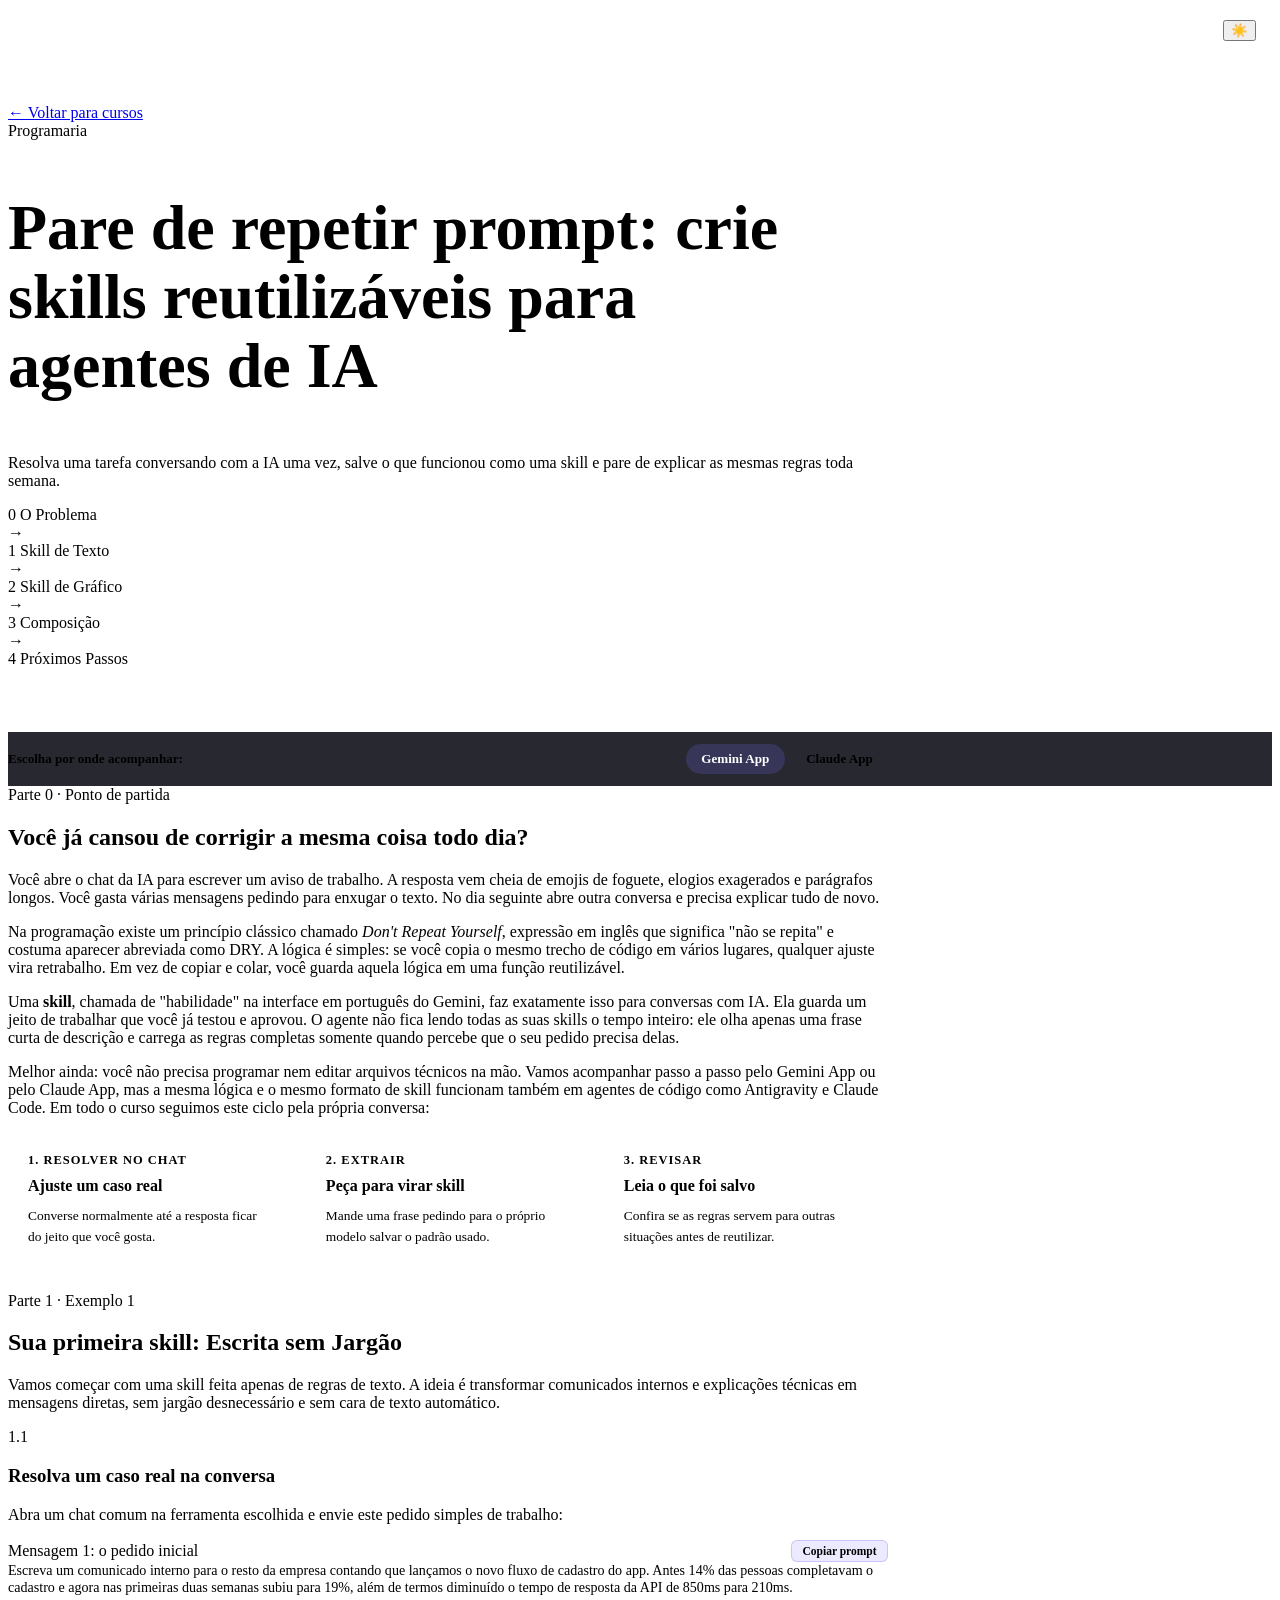
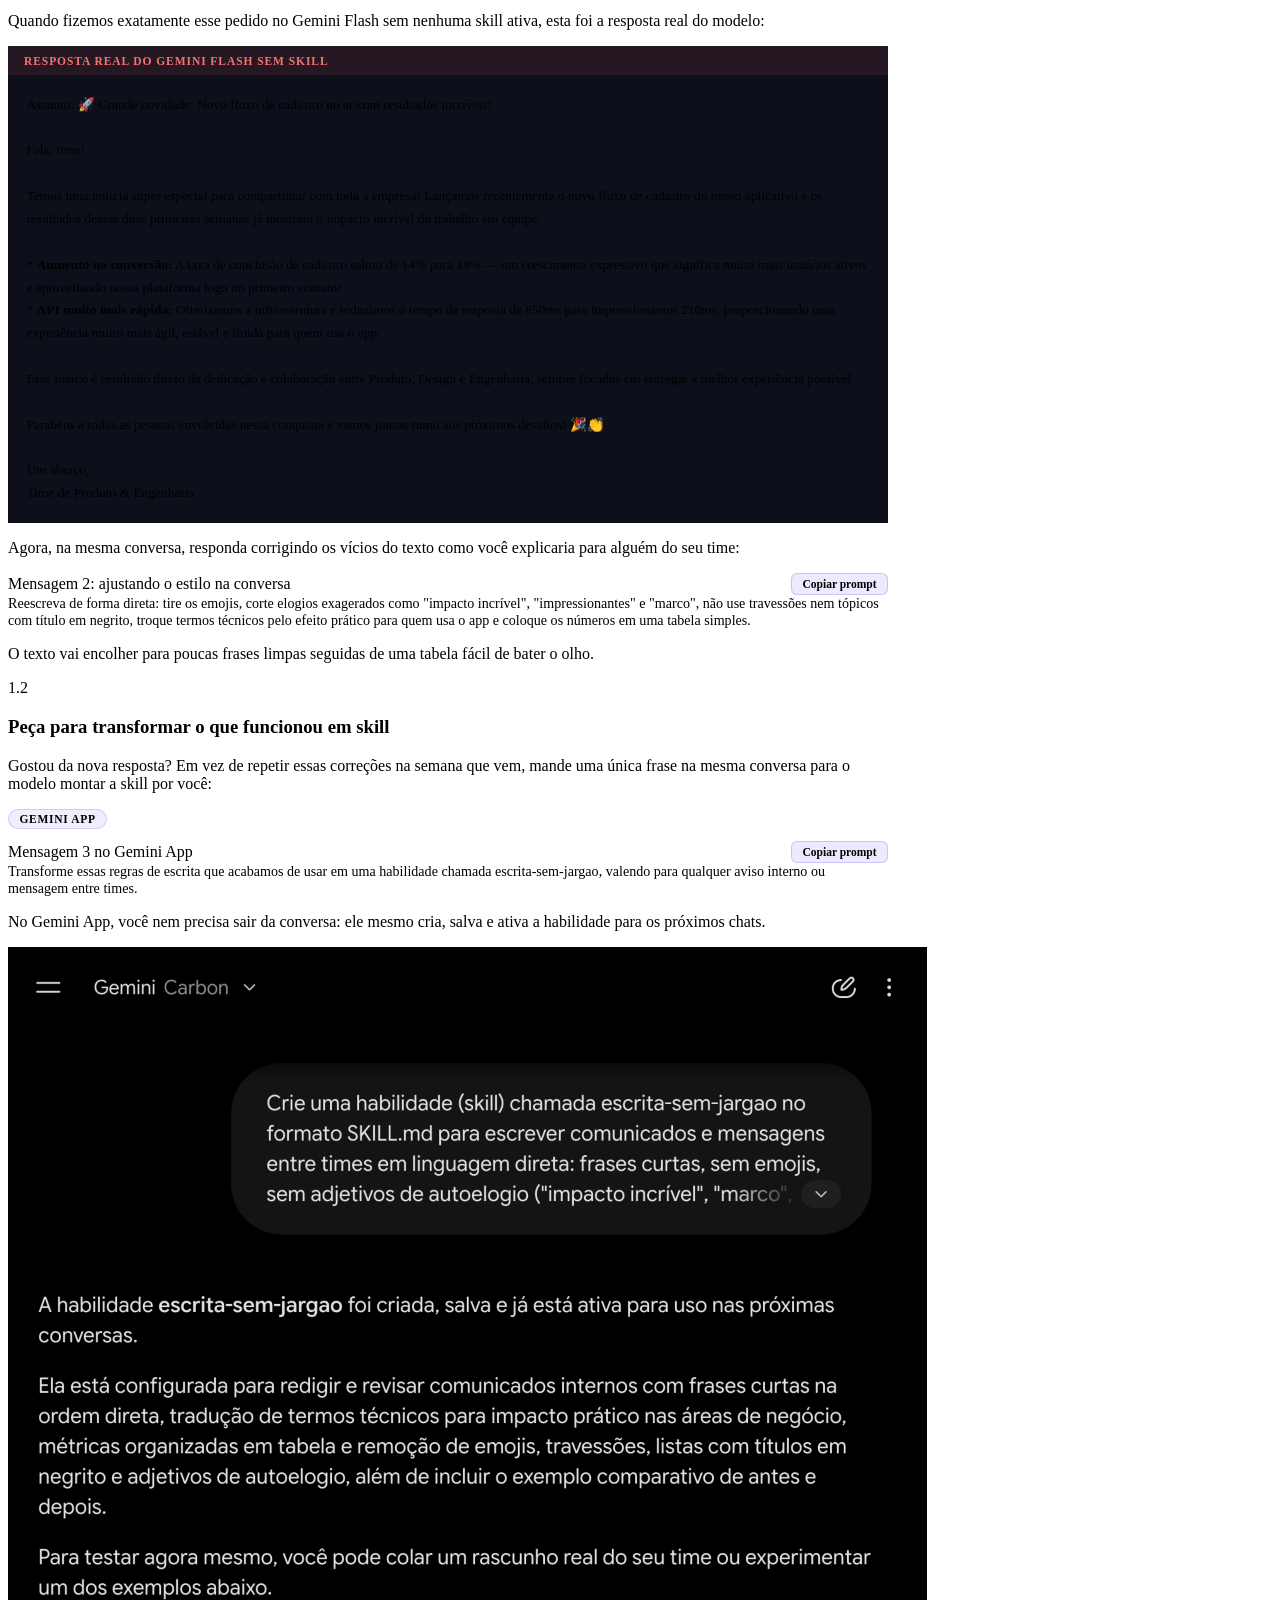
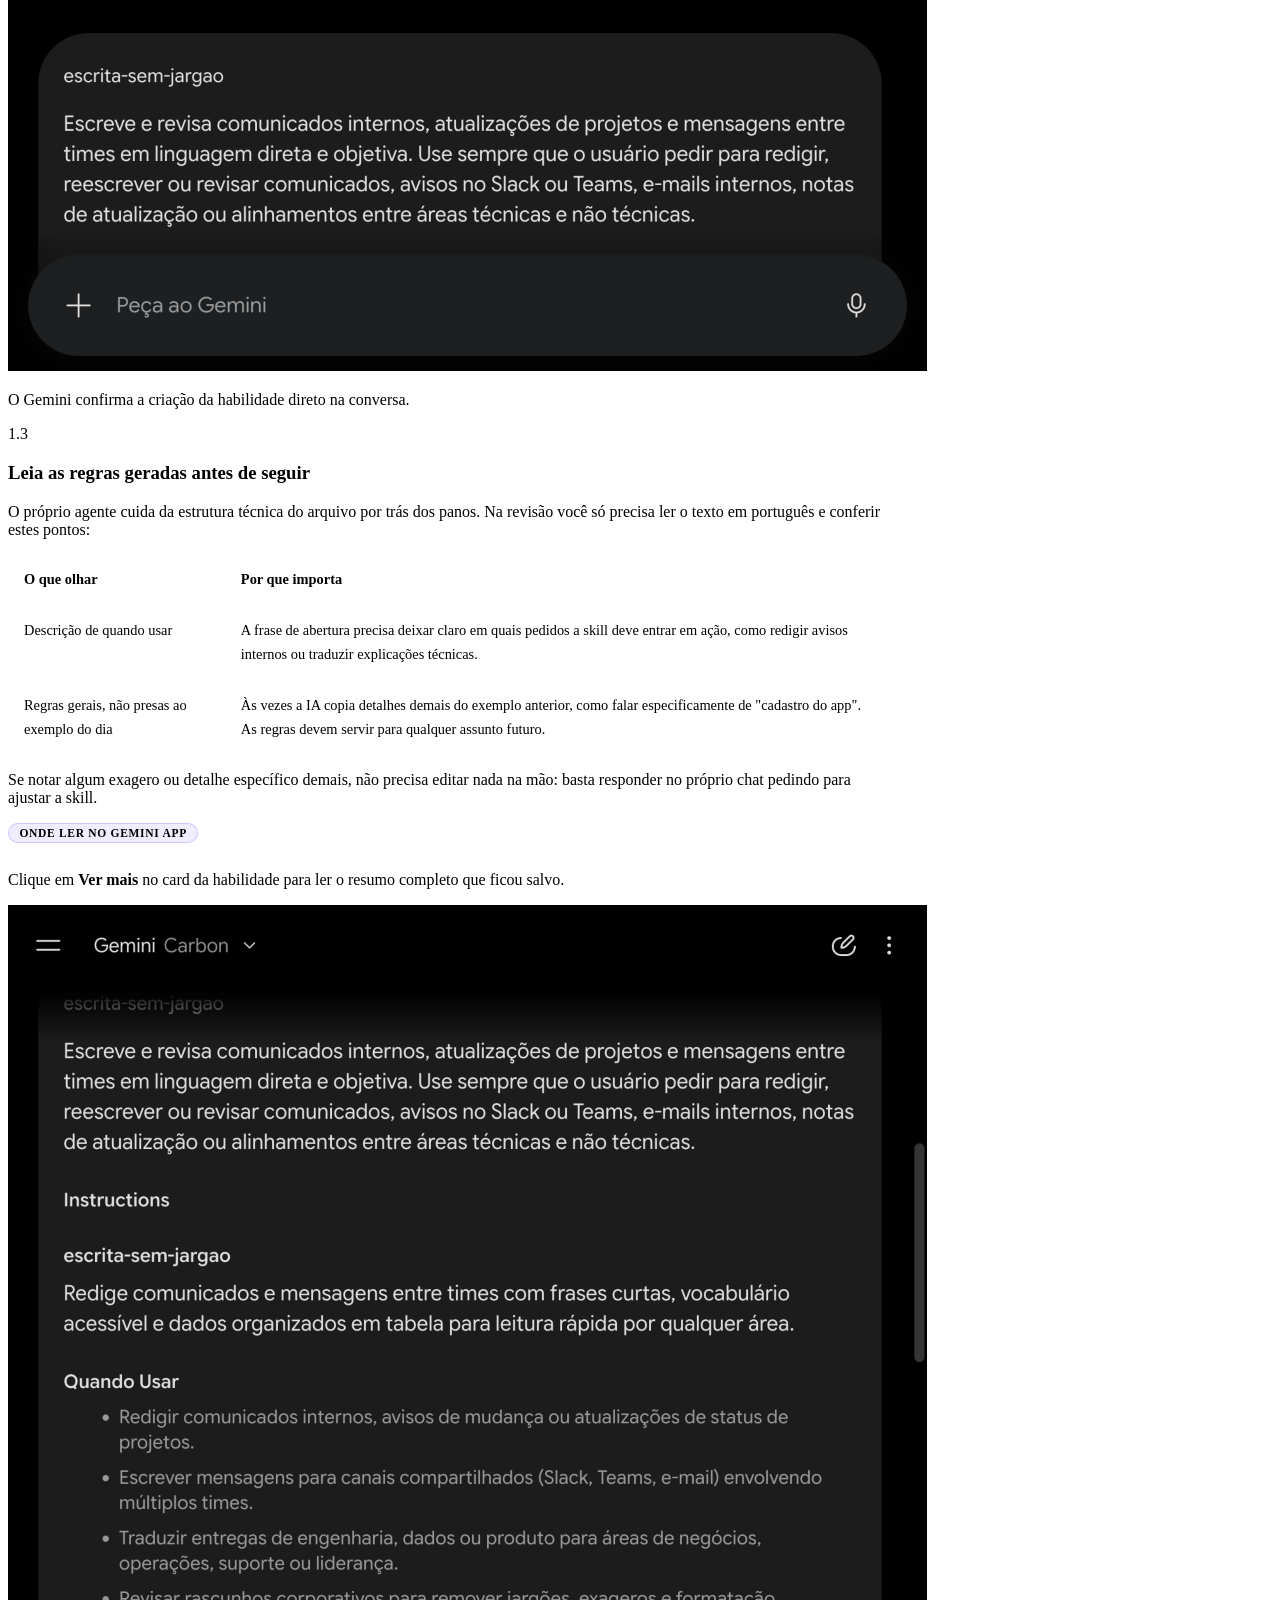
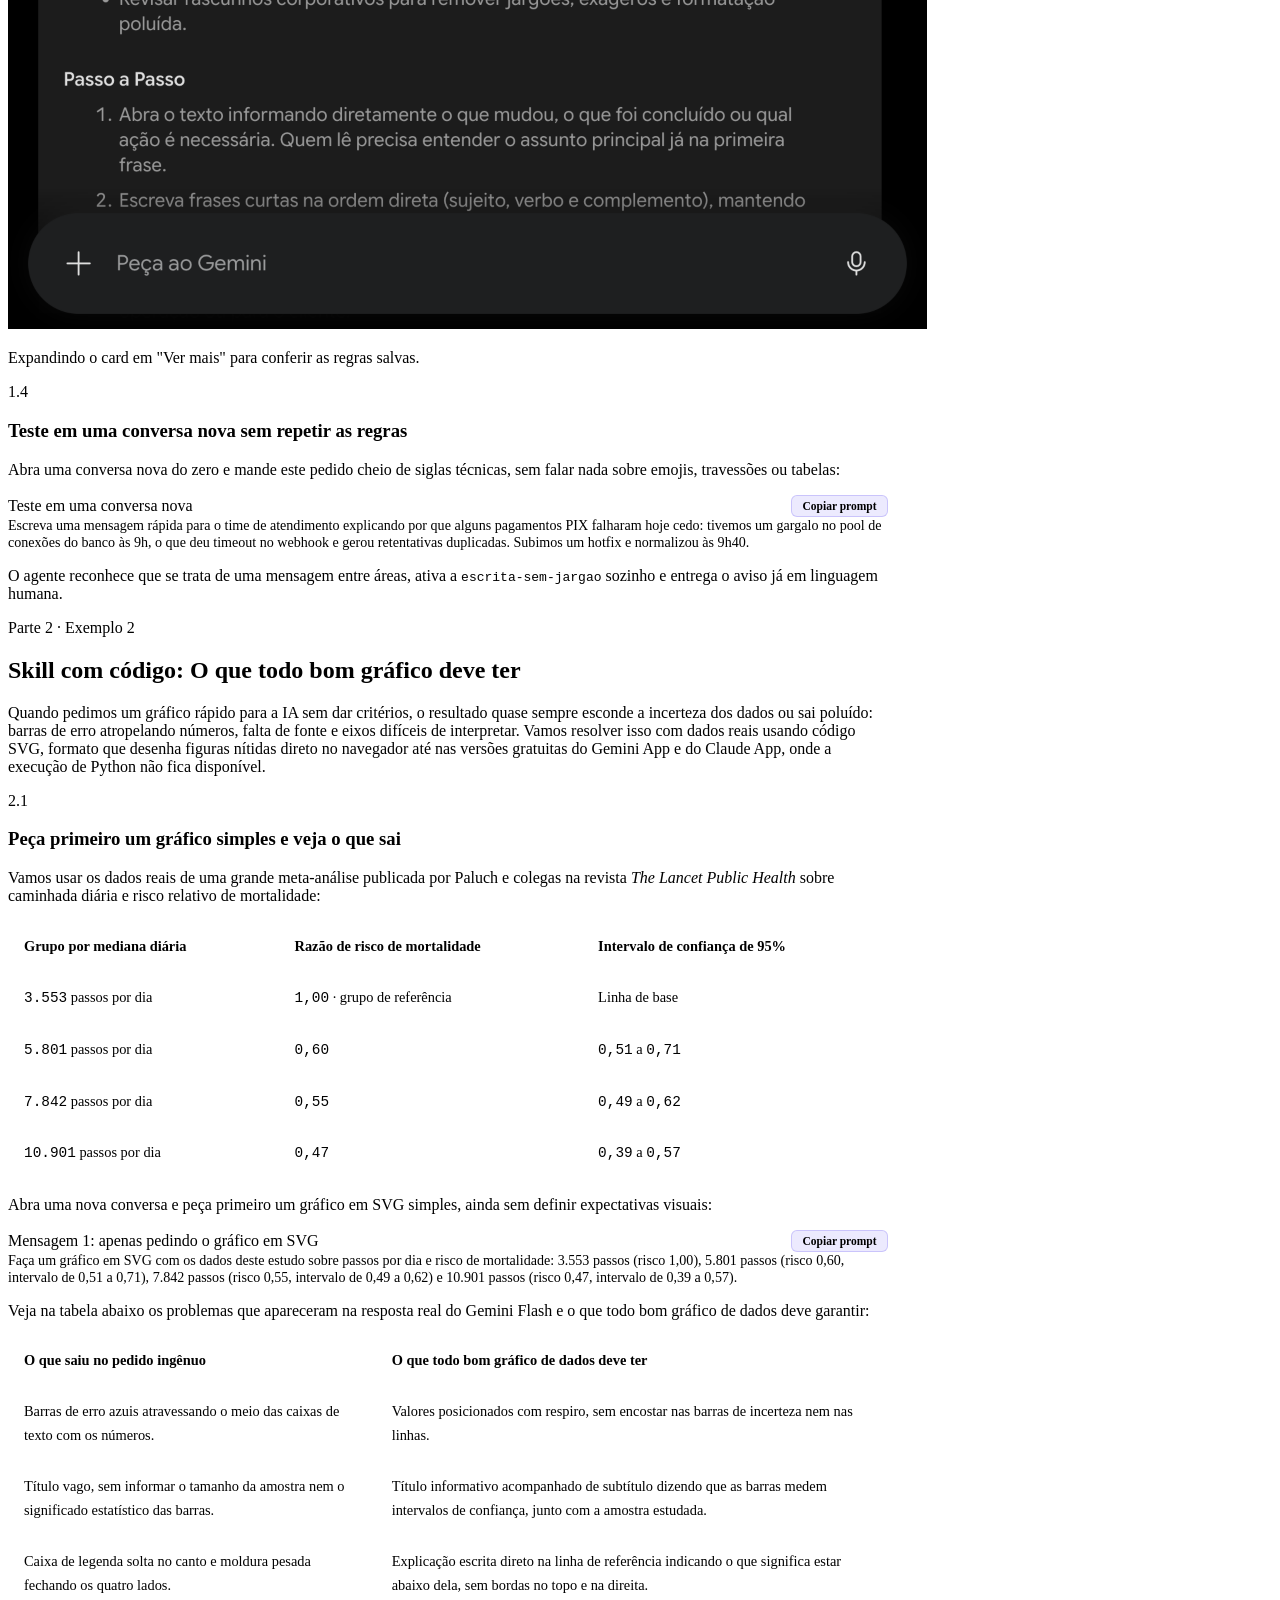
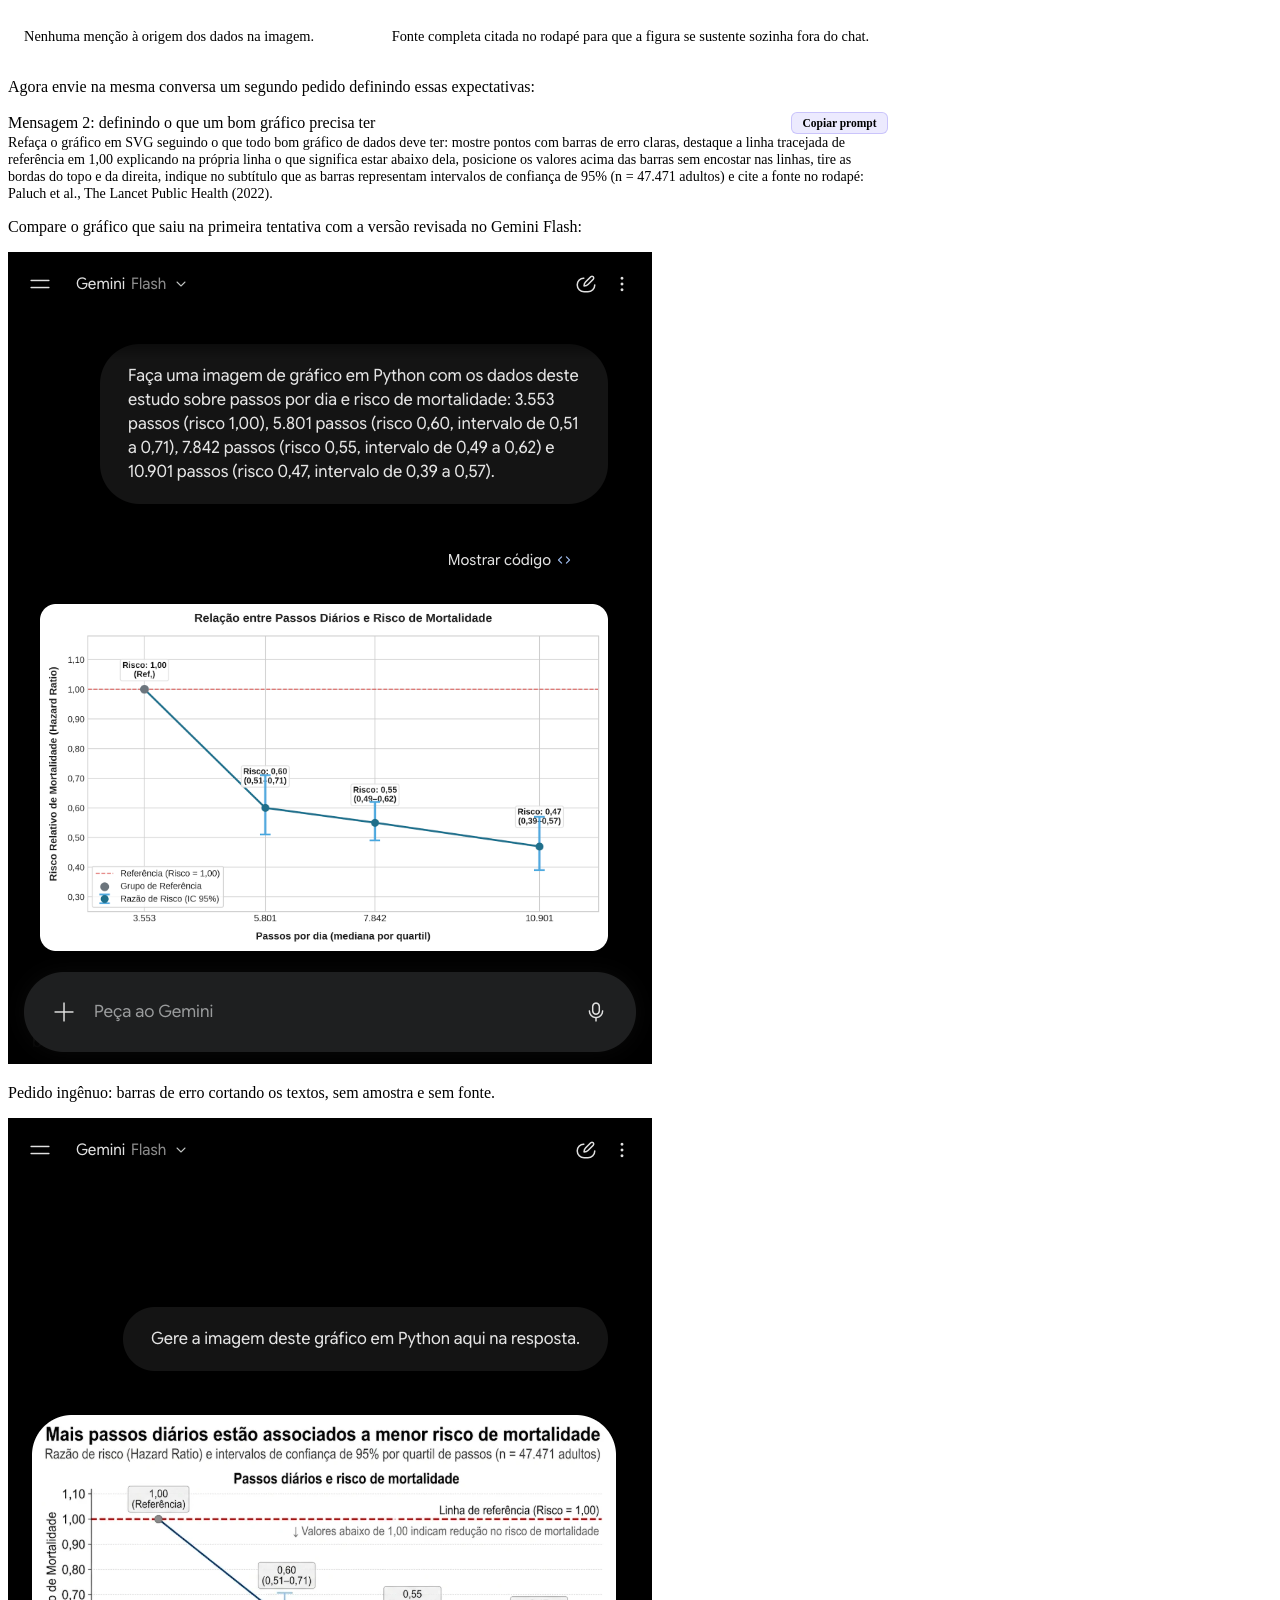
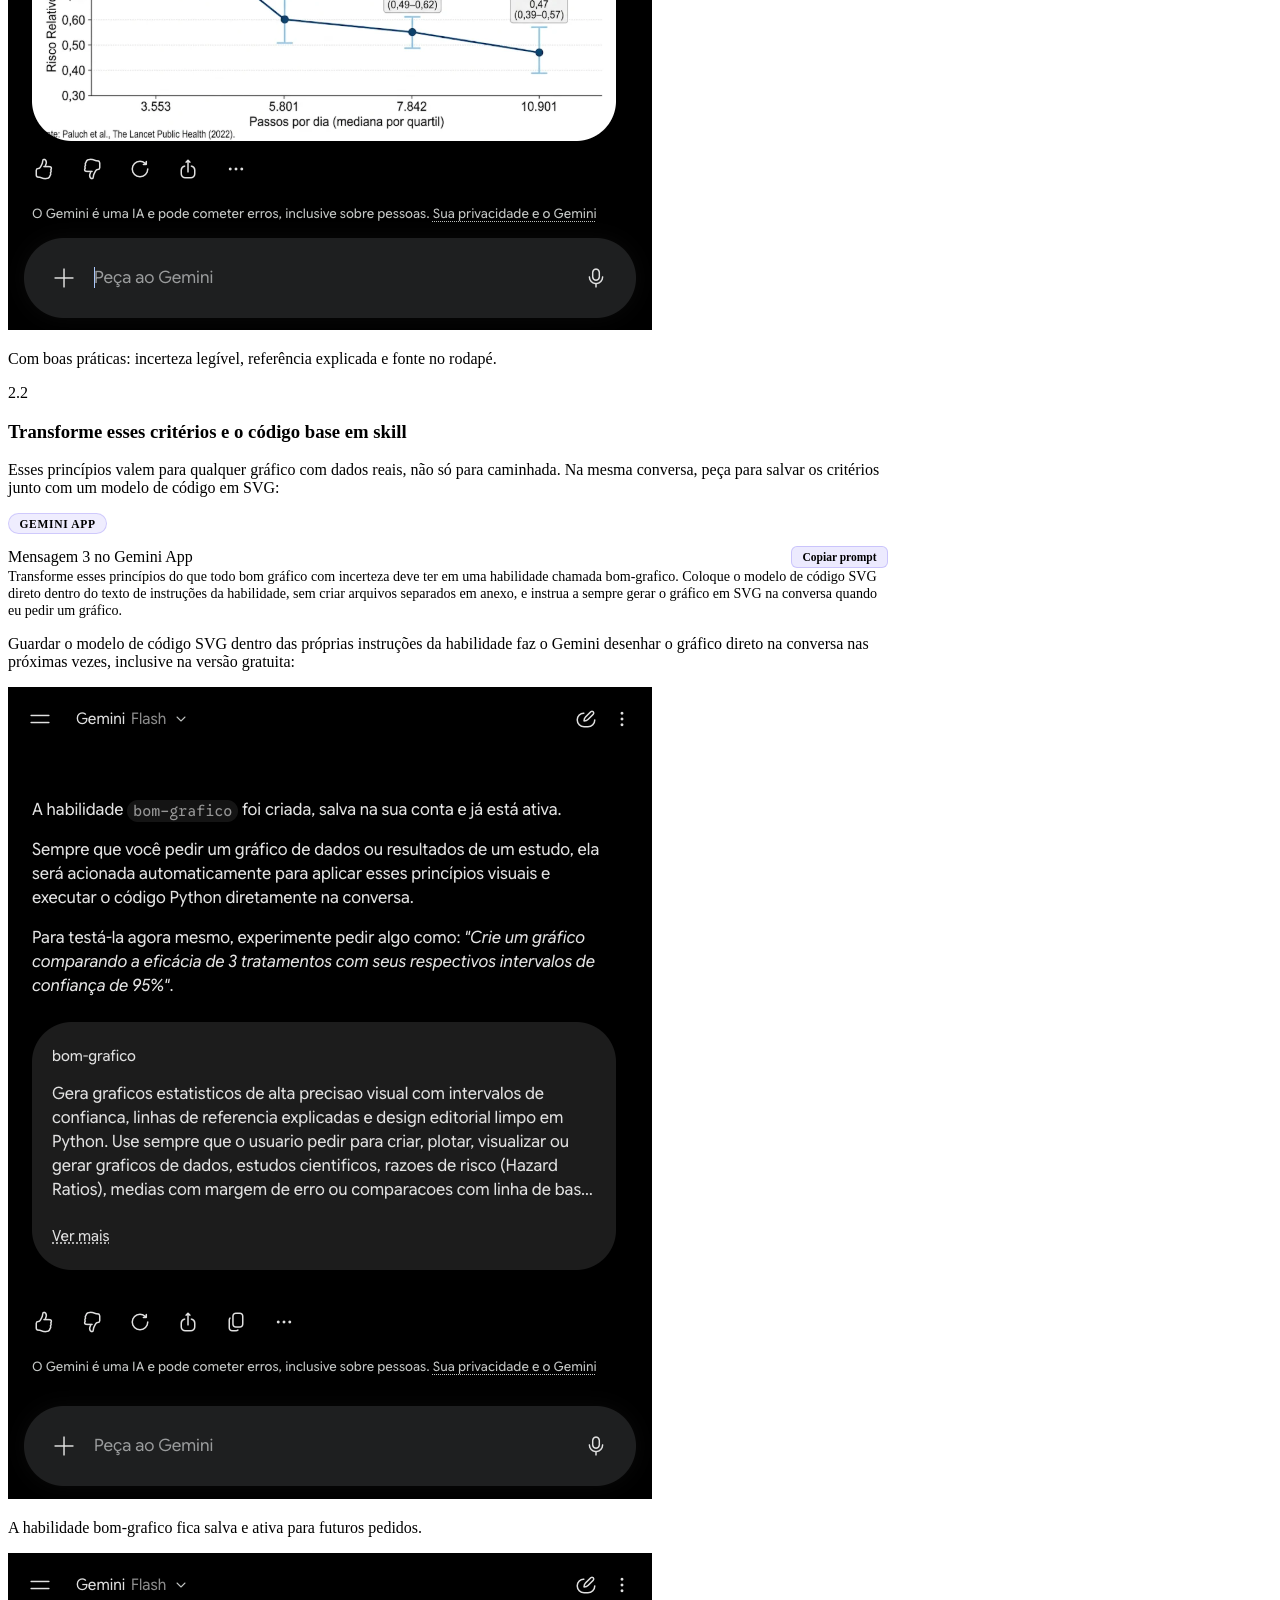
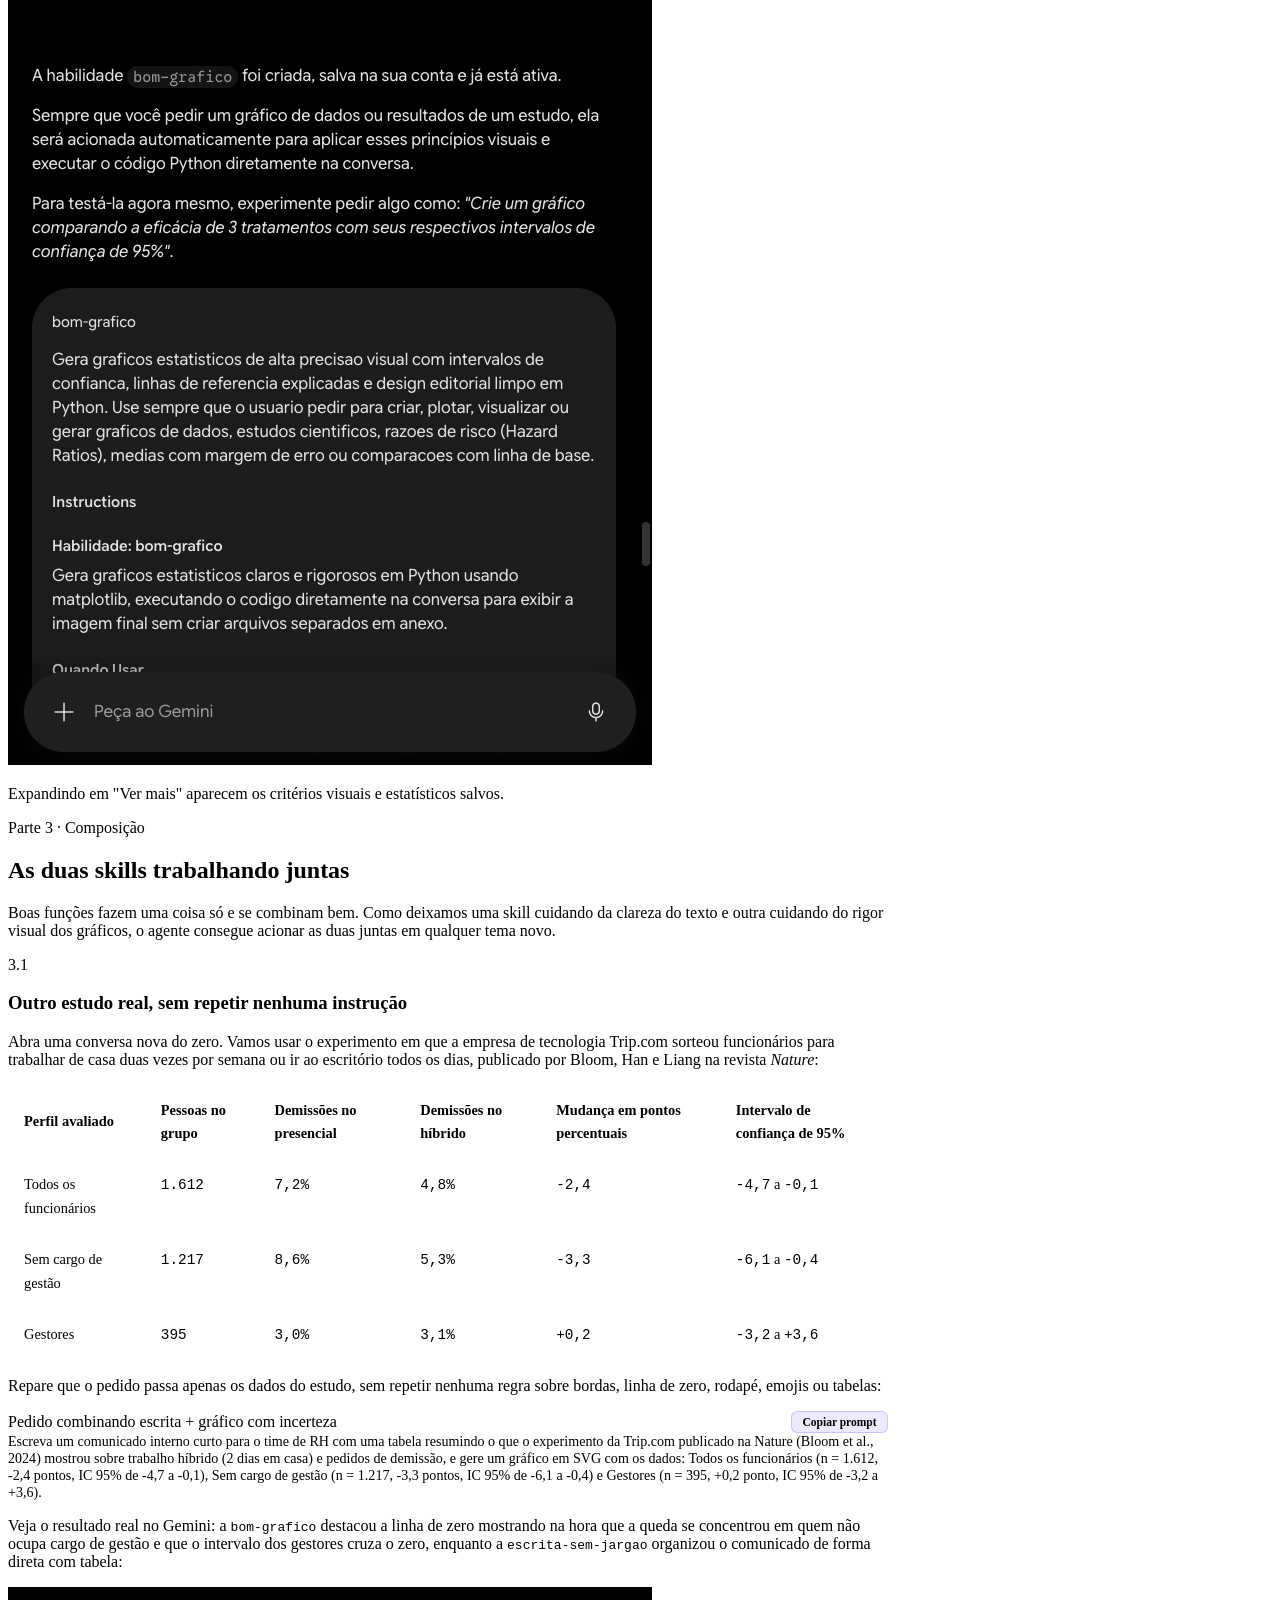
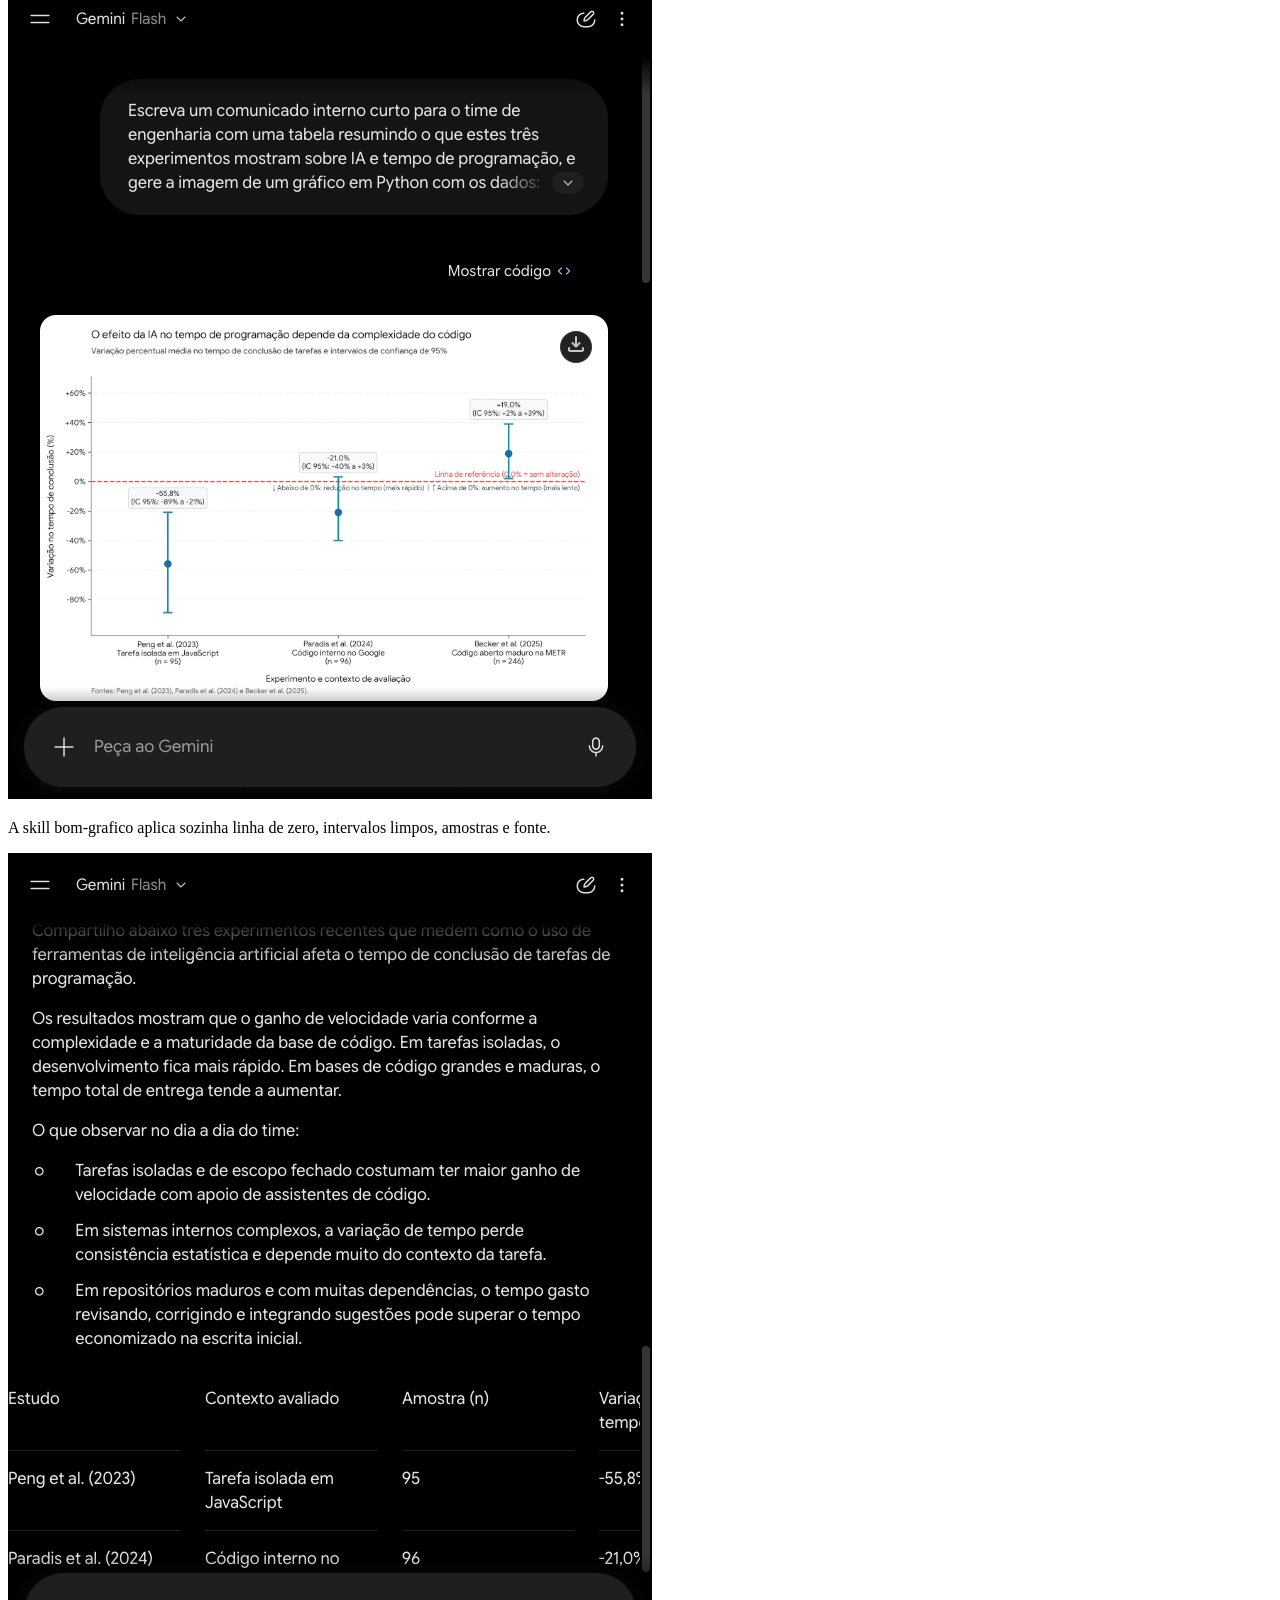
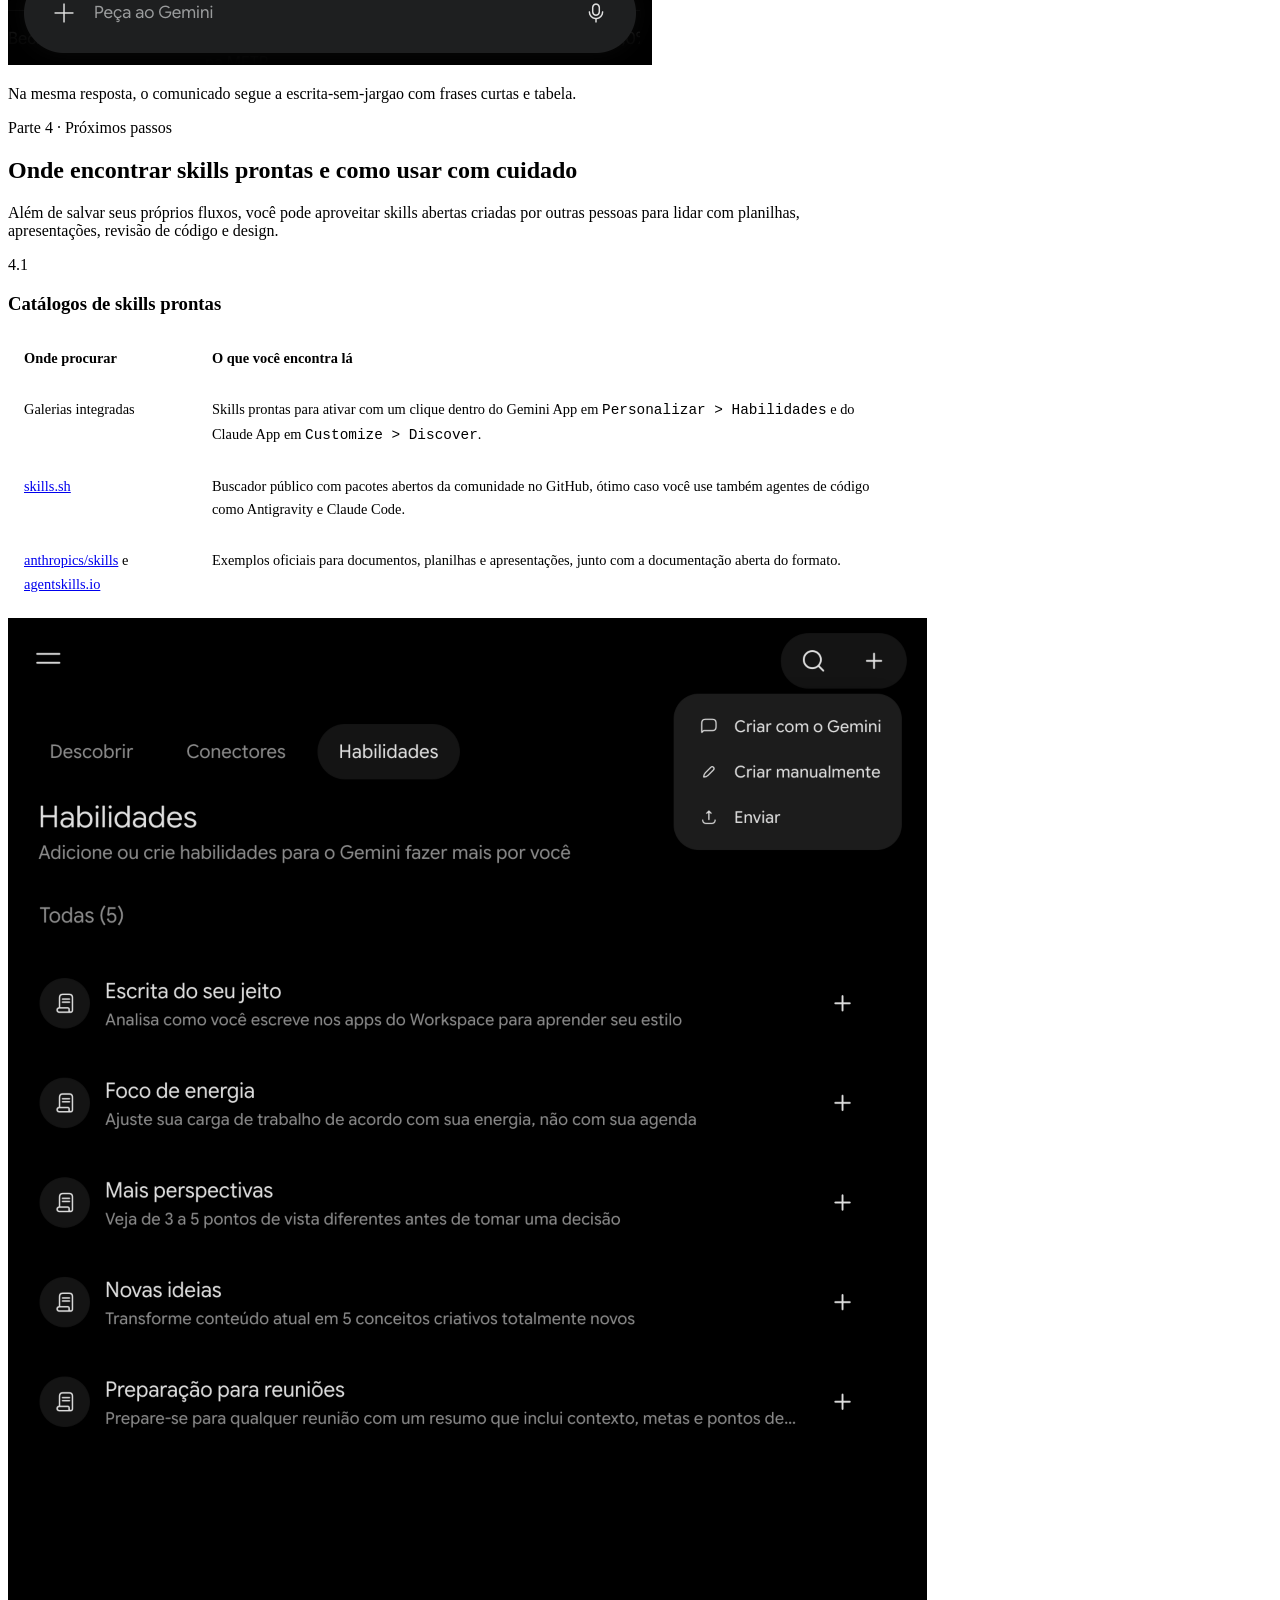
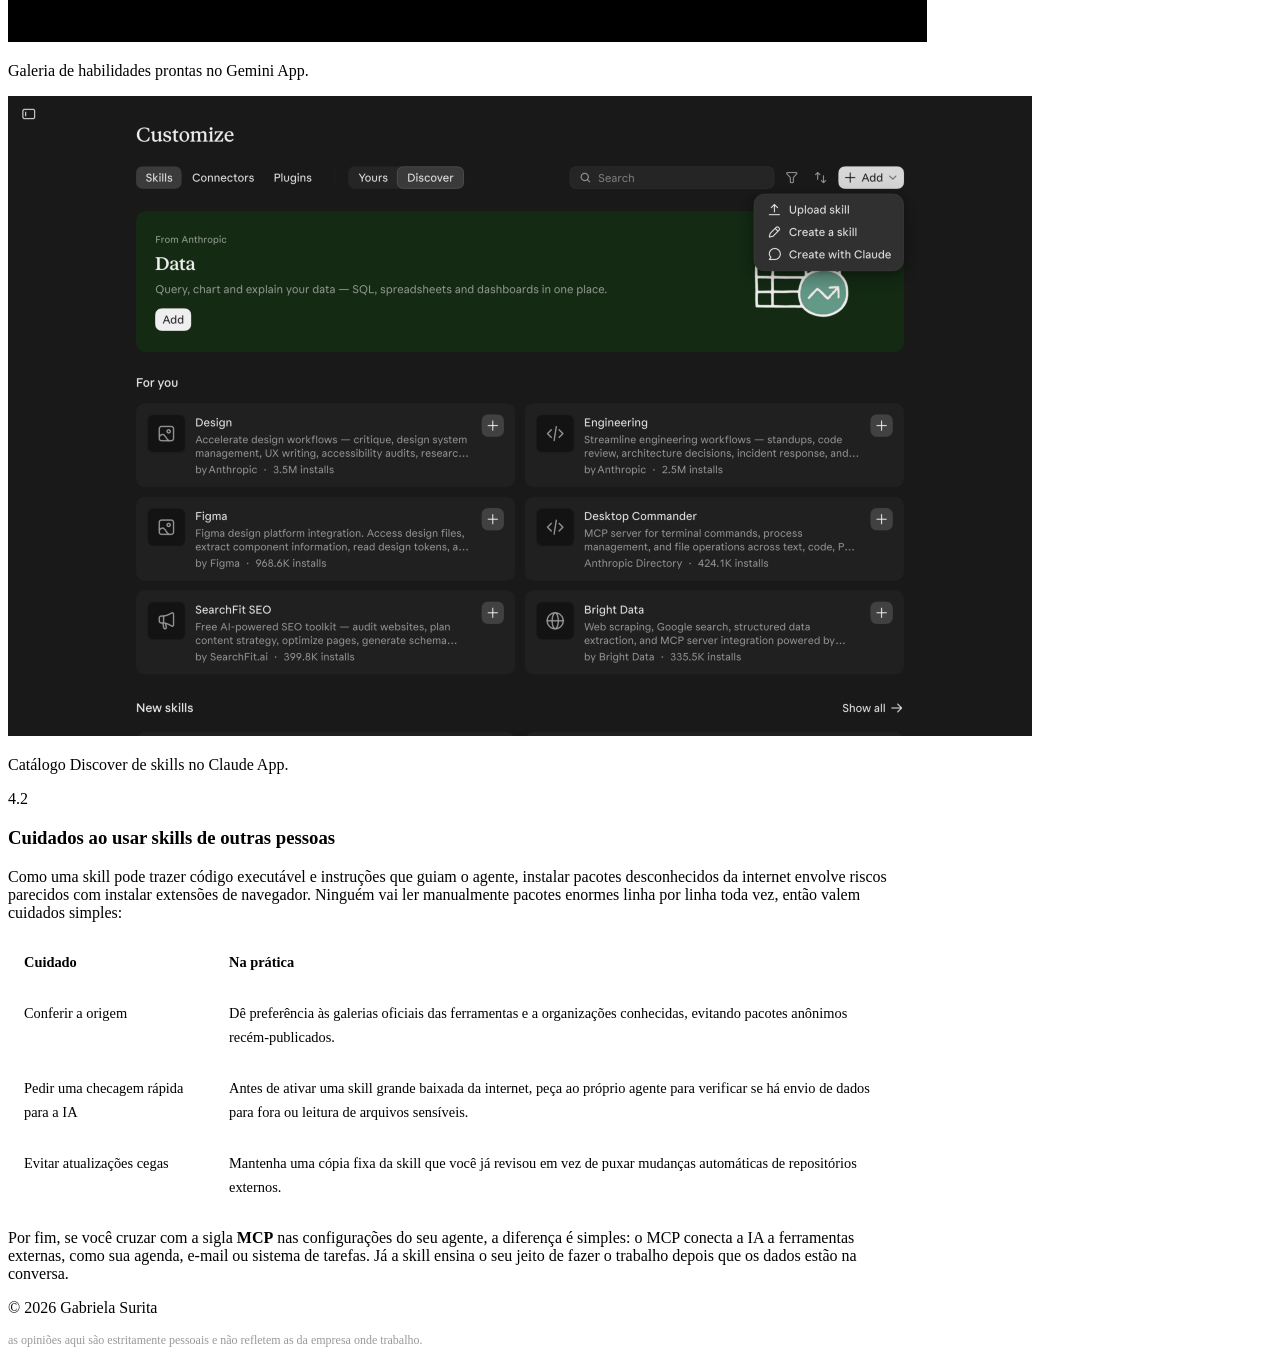
==== courses/skills/index.html @ 932754fa "Move tutorial to courses/skills and switch chart prompts to SVG" ====
<!DOCTYPE html>
<html lang="pt-BR" data-selected-platform="gemini-app">

<head>
  <meta charset="UTF-8" />
  <meta name="viewport" content="width=device-width, initial-scale=1.0" />
  <title>Pare de repetir prompt: crie skills reutilizáveis para agentes de IA | Gabi Surita</title>
  <meta name="description"
    content="Aprenda na prática a transformar instruções recorrentes e gráficos padronizados em skills reutilizáveis no Gemini App e no Claude App." />
  <script>
    (function () {
      var savedPlatform = localStorage.getItem('skills-course-platform-v2');
      var valid = ['gemini-app', 'claude-app'];
      if (savedPlatform && valid.indexOf(savedPlatform) !== -1) {
        document.documentElement.setAttribute('data-selected-platform', savedPlatform);
      }
    })();
  </script>
  <link rel="preconnect" href="https://fonts.googleapis.com" />
  <link rel="preconnect" href="https://fonts.gstatic.com" crossorigin />
  <link
    href="https://fonts.googleapis.com/css2?family=Inter:wght@300;400;500;600;700&family=Outfit:wght@300;400;600;700;900&family=JetBrains+Mono:wght@400;500&display=swap"
    rel="stylesheet" />
  <link rel="stylesheet" href="../../assets/style.css" />
  <link rel="stylesheet" href="../vibecoding/style.css" />
  <link rel="stylesheet" href="style.css" />
</head>

<body>

  <!-- Theme toggle fixed -->
  <button class="theme-toggle" id="theme-toggle" aria-label="Mudar para modo claro"
    style="position:fixed;top:1.25rem;right:1.5rem;z-index:200;">☀️</button>

  <!-- COURSE HERO -->
  <section class="course-hero" style="min-height: 50vh; padding: 6rem 0 4rem;">
    <div class="course-hero-bg"></div>
    <div class="container skills-container course-hero-inner">
      <a href="../../#courses" class="breadcrumb">← Voltar para cursos</a>
      <div class="partnership-badges">
        <span class="partner-badge partner-badge-prog">Programaria</span>
      </div>
      <h1 class="course-hero-title skills-hero-title">Pare de repetir prompt: crie skills reutilizáveis para agentes de IA</h1>
      <p class="course-hero-subtitle">
        Resolva uma tarefa conversando com a IA uma vez, salve o que funcionou como uma skill e pare de explicar as
        mesmas regras toda semana.
      </p>

      <div class="toc">
        <div class="toc-item" onclick="scrollToSec('#parte-0')">
          <span class="toc-num">0</span>
          <span class="toc-label">O Problema</span>
        </div>
        <div class="toc-sep">→</div>
        <div class="toc-item" onclick="scrollToSec('#parte-1')">
          <span class="toc-num">1</span>
          <span class="toc-label">Skill de Texto</span>
        </div>
        <div class="toc-sep">→</div>
        <div class="toc-item" onclick="scrollToSec('#parte-2')">
          <span class="toc-num">2</span>
          <span class="toc-label">Skill de Gráfico</span>
        </div>
        <div class="toc-sep">→</div>
        <div class="toc-item" onclick="scrollToSec('#parte-3')">
          <span class="toc-num">3</span>
          <span class="toc-label">Composição</span>
        </div>
        <div class="toc-sep">→</div>
        <div class="toc-item" onclick="scrollToSec('#parte-4')">
          <span class="toc-num">4</span>
          <span class="toc-label">Próximos Passos</span>
        </div>
      </div>
    </div>
  </section>

  <!-- STICKY PLATFORM SELECTOR -->
  <div class="platform-bar" id="platform-bar">
    <div class="container skills-container platform-bar-inner">
      <div class="platform-bar-label">
        <span>Escolha por onde acompanhar:</span>
      </div>
      <div class="platform-tabs" role="tablist" aria-label="Plataforma do tutorial">
        <button class="platform-tab active" type="button" data-platform-btn="gemini-app">Gemini App</button>
        <button class="platform-tab" type="button" data-platform-btn="claude-app">Claude App</button>
      </div>
    </div>
  </div>

  <!-- =============================================
       PARTE 0: O PROBLEMA
  ============================================= -->
  <section class="tutorial-section" id="parte-0">
    <div class="container skills-container">
      <div class="section-tag">Parte 0 · Ponto de partida</div>
      <h2 class="tutorial-title">Você já cansou de corrigir a mesma coisa todo dia?</h2>
      <p class="tutorial-intro">
        Você abre o chat da IA para escrever um aviso de trabalho. A resposta vem cheia de emojis de foguete, elogios
        exagerados e parágrafos longos. Você gasta várias mensagens pedindo para enxugar o texto. No dia seguinte abre
        outra conversa e precisa explicar tudo de novo.
      </p>

      <div class="step-card">
        <div class="step-body">
          <p>
            Na programação existe um princípio clássico chamado <em>Don't Repeat Yourself</em>, expressão em inglês que
            significa "não se repita" e costuma aparecer abreviada como DRY. A lógica é simples: se você copia o mesmo
            trecho de código em vários lugares, qualquer ajuste vira retrabalho. Em vez de copiar e colar, você guarda
            aquela lógica em uma função reutilizável.
          </p>
          <p>
            Uma <strong>skill</strong>, chamada de "habilidade" na interface em português do Gemini, faz exatamente isso
            para conversas com IA. Ela guarda um jeito de trabalhar que você já testou e aprovou. O agente não fica
            lendo todas as suas skills o tempo inteiro: ele olha apenas uma frase curta de descrição e carrega as
            regras completas somente quando percebe que o seu pedido precisa delas.
          </p>
          <p>
            Melhor ainda: você não precisa programar nem editar arquivos técnicos na mão. Vamos acompanhar passo a passo
            pelo Gemini App ou pelo Claude App, mas a mesma lógica e o mesmo formato de skill funcionam também em
            agentes de código como Antigravity e Claude Code. Em todo o curso seguimos este ciclo pela própria conversa:
          </p>

          <div class="flow-grid" style="grid-template-columns: repeat(3, 1fr);">
            <div class="flow-step">
              <span class="flow-step-num">1. Resolver no chat</span>
              <div class="flow-step-title">Ajuste um caso real</div>
              <p class="flow-step-desc">Converse normalmente até a resposta ficar do jeito que você gosta.</p>
            </div>
            <div class="flow-step">
              <span class="flow-step-num">2. Extrair</span>
              <div class="flow-step-title">Peça para virar skill</div>
              <p class="flow-step-desc">Mande uma frase pedindo para o próprio modelo salvar o padrão usado.</p>
            </div>
            <div class="flow-step">
              <span class="flow-step-num">3. Revisar</span>
              <div class="flow-step-title">Leia o que foi salvo</div>
              <p class="flow-step-desc">Confira se as regras servem para outras situações antes de reutilizar.</p>
            </div>
          </div>
        </div>
      </div>
    </div>
  </section>

  <!-- =============================================
       PARTE 1: EXEMPLO 1 (SKILL DE TEXTO)
  ============================================= -->
  <section class="tutorial-section" id="parte-1">
    <div class="container skills-container">
      <div class="section-tag">Parte 1 · Exemplo 1</div>
      <h2 class="tutorial-title">Sua primeira skill: Escrita sem Jargão</h2>
      <p class="tutorial-intro">
        Vamos começar com uma skill feita apenas de regras de texto. A ideia é transformar comunicados internos e
        explicações técnicas em mensagens diretas, sem jargão desnecessário e sem cara de texto automático.
      </p>

      <!-- Passo 1.1 -->
      <div class="step-card">
        <div class="step-header">
          <div class="step-number">1.1</div>
          <h3 class="step-title">Resolva um caso real na conversa</h3>
        </div>
        <div class="step-body">
          <p>
            Abra um chat comum na ferramenta escolhida e envie este pedido simples de trabalho:
          </p>

          <div class="prompt-box">
            <div class="prompt-box-header">
              <span>Mensagem 1: o pedido inicial</span>
              <button class="copy-btn" type="button" onclick="copyPrompt(this)">Copiar prompt</button>
            </div>
            <div class="prompt-box-body">Escreva um comunicado interno para o resto da empresa contando que lançamos o novo fluxo de cadastro do app. Antes 14% das pessoas completavam o cadastro e agora nas primeiras duas semanas subiu para 19%, além de termos diminuído o tempo de resposta da API de 850ms para 210ms.</div>
          </div>

          <p>
            Quando fizemos exatamente esse pedido no Gemini Flash sem nenhuma skill ativa, esta foi a resposta real do
            modelo:
          </p>

          <div class="compare-card compare-card-bad">
            <div class="compare-header">Resposta real do Gemini Flash sem skill</div>
            <div class="compare-body">Assunto: 🚀 Grande novidade: Novo fluxo de cadastro no ar com resultados incríveis!

Fala, time!

Temos uma notícia super especial para compartilhar com toda a empresa! Lançamos recentemente o novo fluxo de cadastro do nosso aplicativo e os resultados dessas duas primeiras semanas já mostram o impacto incrível do trabalho em equipe:

* <strong>Aumento na conversão:</strong> A taxa de conclusão de cadastro saltou de 14% para 19% — um crescimento expressivo que significa muito mais usuários ativos e aproveitando nossa plataforma logo no primeiro contato!
* <strong>API muito mais rápida:</strong> Otimizamos a infraestrutura e reduzimos o tempo de resposta de 850ms para impressionantes 210ms, proporcionando uma experiência muito mais ágil, estável e fluida para quem usa o app.

Esse marco é resultado direto da dedicação e colaboração entre Produto, Design e Engenharia, sempre focados em entregar a melhor experiência possível.

Parabéns a todas as pessoas envolvidas nessa conquista e vamos juntos rumo aos próximos desafios! 🎉👏

Um abraço,
Time de Produto &amp; Engenharia</div>
          </div>

          <p>
            Agora, na mesma conversa, responda corrigindo os vícios do texto como você explicaria para alguém do seu
            time:
          </p>

          <div class="prompt-box">
            <div class="prompt-box-header">
              <span>Mensagem 2: ajustando o estilo na conversa</span>
              <button class="copy-btn" type="button" onclick="copyPrompt(this)">Copiar prompt</button>
            </div>
            <div class="prompt-box-body">Reescreva de forma direta: tire os emojis, corte elogios exagerados como "impacto incrível", "impressionantes" e "marco", não use travessões nem tópicos com título em negrito, troque termos técnicos pelo efeito prático para quem usa o app e coloque os números em uma tabela simples.</div>
          </div>

          <p>
            O texto vai encolher para poucas frases limpas seguidas de uma tabela fácil de bater o olho.
          </p>
        </div>
      </div>

      <!-- Passo 1.2 -->
      <div class="step-card">
        <div class="step-header">
          <div class="step-number">1.2</div>
          <h3 class="step-title">Peça para transformar o que funcionou em skill</h3>
        </div>
        <div class="step-body">
          <p>
            Gostou da nova resposta? Em vez de repetir essas correções na semana que vem, mande uma única frase na mesma
            conversa para o modelo montar a skill por você:
          </p>

          <div data-platform-content="gemini-app">
            <span class="platform-badge-inline">Gemini App</span>
            <div class="prompt-box">
              <div class="prompt-box-header">
                <span>Mensagem 3 no Gemini App</span>
                <button class="copy-btn" type="button" onclick="copyPrompt(this)">Copiar prompt</button>
              </div>
              <div class="prompt-box-body">Transforme essas regras de escrita que acabamos de usar em uma habilidade chamada escrita-sem-jargao, valendo para qualquer aviso interno ou mensagem entre times.</div>
            </div>
            <p style="margin-top: 1rem;">
              No Gemini App, você nem precisa sair da conversa: ele mesmo cria, salva e ativa a habilidade para os
              próximos chats.
            </p>
            <div class="screenshot-card screenshot-card-compact" style="margin-top: 0.75rem;">
              <img src="images/gemini_skill_criada.png"
                alt="Gemini confirmando que a habilidade escrita-sem-jargao foi criada, salva e ativada pelo chat"
                class="screenshot-img" />
              <p class="screenshot-caption">O Gemini confirma a criação da habilidade direto na conversa.</p>
            </div>
          </div>

          <div data-platform-content="claude-app">
            <span class="platform-badge-inline">Claude App</span>
            <div class="prompt-box">
              <div class="prompt-box-header">
                <span>Mensagem 3 no Claude App</span>
                <button class="copy-btn" type="button" onclick="copyPrompt(this)">Copiar prompt</button>
              </div>
              <div class="prompt-box-body">Transforme essas regras de escrita que acabamos de usar em uma skill chamada escrita-sem-jargao, valendo para qualquer aviso interno ou mensagem entre times.</div>
            </div>
            <p style="margin-top: 1rem;">
              O Claude abre um painel ao lado da conversa com a skill pronta e o botão <strong>Save skill</strong> no
              topo para salvar direto na sua conta:
            </p>
            <div class="screenshot-card screenshot-card-compact" style="margin-top: 0.75rem;">
              <img src="images/claude_skill_gerada.png"
                alt="Painel do Claude App mostrando a skill escrita-sem-jargao pronta com o botão Save skill no topo"
                class="screenshot-img" />
              <p class="screenshot-caption">Painel lateral do Claude com o botão Save skill no canto superior.</p>
            </div>
          </div>
        </div>
      </div>

      <!-- Passo 1.3 -->
      <div class="step-card">
        <div class="step-header">
          <div class="step-number">1.3</div>
          <h3 class="step-title">Leia as regras geradas antes de seguir</h3>
        </div>
        <div class="step-body">
          <p>
            O próprio agente cuida da estrutura técnica do arquivo por trás dos panos. Na revisão você só precisa ler o
            texto em português e conferir estes pontos:
          </p>

          <div class="table-wrap">
            <table class="article-table">
              <thead>
                <tr>
                  <th>O que olhar</th>
                  <th>Por que importa</th>
                </tr>
              </thead>
              <tbody>
                <tr>
                  <td>Descrição de quando usar</td>
                  <td>A frase de abertura precisa deixar claro em quais pedidos a skill deve entrar em ação, como redigir avisos internos ou traduzir explicações técnicas.</td>
                </tr>
                <tr>
                  <td>Regras gerais, não presas ao exemplo do dia</td>
                  <td>Às vezes a IA copia detalhes demais do exemplo anterior, como falar especificamente de "cadastro do app". As regras devem servir para qualquer assunto futuro.</td>
                </tr>
              </tbody>
            </table>
          </div>

          <p>
            Se notar algum exagero ou detalhe específico demais, não precisa editar nada na mão: basta responder no
            próprio chat pedindo para ajustar a skill.
          </p>

          <div data-platform-content="gemini-app">
            <span class="platform-badge-inline">Onde ler no Gemini App</span>
            <p>
              Clique em <strong>Ver mais</strong> no card da habilidade para ler o resumo completo que ficou salvo.
            </p>
            <div class="screenshot-card screenshot-card-compact">
              <img src="images/gemini_skill_revisao.png"
                alt="Card expandido no Gemini mostrando as regras completas da habilidade escrita-sem-jargao"
                class="screenshot-img" />
              <p class="screenshot-caption">Expandindo o card em "Ver mais" para conferir as regras salvas.</p>
            </div>
          </div>

          <div data-platform-content="claude-app">
            <span class="platform-badge-inline">Onde revisar e salvar no Claude App</span>
            <p>
              Leia a prévia da skill no painel direito e clique em <strong>Save skill</strong>. Quando quiser ver suas
              skills ativas ou enviar uma skill recebida de outra pessoa, elas ficam reunidas em
              <code>Customize &gt; Skills</code>.
            </p>
            <div class="two-col">
              <div class="screenshot-card">
                <img src="images/claude_customize_skills.png"
                  alt="Menu Customize > Skills no Claude App"
                  class="screenshot-img" />
                <p class="screenshot-caption">Menu Customize &gt; Skills onde ficam suas skills salvas.</p>
              </div>
              <div class="screenshot-card">
                <img src="images/claude_upload_skill.png"
                  alt="Tela Upload a skill no Claude App para importar skills externas"
                  class="screenshot-img" />
                <p class="screenshot-caption">Opção Upload skill caso queira importar o arquivo de outra pessoa.</p>
              </div>
            </div>
          </div>
        </div>
      </div>

      <!-- Passo 1.4 -->
      <div class="step-card">
        <div class="step-header">
          <div class="step-number">1.4</div>
          <h3 class="step-title">Teste em uma conversa nova sem repetir as regras</h3>
        </div>
        <div class="step-body">
          <p>
            Abra uma conversa nova do zero e mande este pedido cheio de siglas técnicas, sem falar nada sobre emojis,
            travessões ou tabelas:
          </p>

          <div class="prompt-box">
            <div class="prompt-box-header">
              <span>Teste em uma conversa nova</span>
              <button class="copy-btn" type="button" onclick="copyPrompt(this)">Copiar prompt</button>
            </div>
            <div class="prompt-box-body">Escreva uma mensagem rápida para o time de atendimento explicando por que alguns pagamentos PIX falharam hoje cedo: tivemos um gargalo no pool de conexões do banco às 9h, o que deu timeout no webhook e gerou retentativas duplicadas. Subimos um hotfix e normalizou às 9h40.</div>
          </div>

          <p>
            O agente reconhece que se trata de uma mensagem entre áreas, ativa a <code>escrita-sem-jargao</code> sozinho
            e entrega o aviso já em linguagem humana.
          </p>
        </div>
      </div>
    </div>
  </section>

  <!-- =============================================
       PARTE 2: EXEMPLO 2 (GRÁFICOS CIENTÍFICOS)
  ============================================= -->
  <section class="tutorial-section" id="parte-2">
    <div class="container skills-container">
      <div class="section-tag">Parte 2 · Exemplo 2</div>
      <h2 class="tutorial-title">Skill com código: O que todo bom gráfico deve ter</h2>
      <p class="tutorial-intro">
        Quando pedimos um gráfico rápido para a IA sem dar critérios, o resultado quase sempre esconde a incerteza dos
        dados ou sai poluído: barras de erro atropelando números, falta de fonte e eixos difíceis de interpretar. Vamos
        resolver isso com dados reais usando código SVG, formato que desenha figuras nítidas direto no navegador até nas
        versões gratuitas do Gemini App e do Claude App, onde a execução de Python não fica disponível.
      </p>

      <!-- Passo 2.1 -->
      <div class="step-card">
        <div class="step-header">
          <div class="step-number">2.1</div>
          <h3 class="step-title">Peça primeiro um gráfico simples e veja o que sai</h3>
        </div>
        <div class="step-body">
          <p>
            Vamos usar os dados reais de uma grande meta-análise publicada por Paluch e colegas na revista
            <em>The Lancet Public Health</em> sobre caminhada diária e risco relativo de mortalidade:
          </p>

          <div class="table-wrap">
            <table class="article-table">
              <thead>
                <tr>
                  <th>Grupo por mediana diária</th>
                  <th>Razão de risco de mortalidade</th>
                  <th>Intervalo de confiança de 95%</th>
                </tr>
              </thead>
              <tbody>
                <tr>
                  <td><code>3.553</code> passos por dia</td>
                  <td><code>1,00</code> · grupo de referência</td>
                  <td>Linha de base</td>
                </tr>
                <tr>
                  <td><code>5.801</code> passos por dia</td>
                  <td><code>0,60</code></td>
                  <td><code>0,51</code> a <code>0,71</code></td>
                </tr>
                <tr>
                  <td><code>7.842</code> passos por dia</td>
                  <td><code>0,55</code></td>
                  <td><code>0,49</code> a <code>0,62</code></td>
                </tr>
                <tr>
                  <td><code>10.901</code> passos por dia</td>
                  <td><code>0,47</code></td>
                  <td><code>0,39</code> a <code>0,57</code></td>
                </tr>
              </tbody>
            </table>
          </div>

          <p>
            Abra uma nova conversa e peça primeiro um gráfico em SVG simples, ainda sem definir expectativas visuais:
          </p>

          <div class="prompt-box">
            <div class="prompt-box-header">
              <span>Mensagem 1: apenas pedindo o gráfico em SVG</span>
              <button class="copy-btn" type="button" onclick="copyPrompt(this)">Copiar prompt</button>
            </div>
            <div class="prompt-box-body">Faça um gráfico em SVG com os dados deste estudo sobre passos por dia e risco de mortalidade: 3.553 passos (risco 1,00), 5.801 passos (risco 0,60, intervalo de 0,51 a 0,71), 7.842 passos (risco 0,55, intervalo de 0,49 a 0,62) e 10.901 passos (risco 0,47, intervalo de 0,39 a 0,57).</div>
          </div>

          <p>
            Veja na tabela abaixo os problemas que apareceram na resposta real do Gemini Flash e o que todo bom gráfico
            de dados deve garantir:
          </p>

          <div class="table-wrap">
            <table class="article-table">
              <thead>
                <tr>
                  <th>O que saiu no pedido ingênuo</th>
                  <th>O que todo bom gráfico de dados deve ter</th>
                </tr>
              </thead>
              <tbody>
                <tr>
                  <td>Barras de erro azuis atravessando o meio das caixas de texto com os números.</td>
                  <td>Valores posicionados com respiro, sem encostar nas barras de incerteza nem nas linhas.</td>
                </tr>
                <tr>
                  <td>Título vago, sem informar o tamanho da amostra nem o significado estatístico das barras.</td>
                  <td>Título informativo acompanhado de subtítulo dizendo que as barras medem intervalos de confiança, junto com a amostra estudada.</td>
                </tr>
                <tr>
                  <td>Caixa de legenda solta no canto e moldura pesada fechando os quatro lados.</td>
                  <td>Explicação escrita direto na linha de referência indicando o que significa estar abaixo dela, sem bordas no topo e na direita.</td>
                </tr>
                <tr>
                  <td>Nenhuma menção à origem dos dados na imagem.</td>
                  <td>Fonte completa citada no rodapé para que a figura se sustente sozinha fora do chat.</td>
                </tr>
              </tbody>
            </table>
          </div>

          <p>
            Agora envie na mesma conversa um segundo pedido definindo essas expectativas:
          </p>

          <div class="prompt-box">
            <div class="prompt-box-header">
              <span>Mensagem 2: definindo o que um bom gráfico precisa ter</span>
              <button class="copy-btn" type="button" onclick="copyPrompt(this)">Copiar prompt</button>
            </div>
            <div class="prompt-box-body">Refaça o gráfico em SVG seguindo o que todo bom gráfico de dados deve ter: mostre pontos com barras de erro claras, destaque a linha tracejada de referência em 1,00 explicando na própria linha o que significa estar abaixo dela, posicione os valores acima das barras sem encostar nas linhas, tire as bordas do topo e da direita, indique no subtítulo que as barras representam intervalos de confiança de 95% (n = 47.471 adultos) e cite a fonte no rodapé: Paluch et al., The Lancet Public Health (2022).</div>
          </div>

          <p>
            Compare o gráfico que saiu na primeira tentativa com a versão revisada no Gemini Flash:
          </p>

          <div class="two-col">
            <div class="screenshot-card">
              <img src="images/gemini_grafico_antes.png"
                alt="Gráfico ingênuo gerado pelo Gemini Flash com barras de erro atravessando os rótulos numéricos, moldura fechada e sem fonte no rodapé"
                class="screenshot-img" />
              <p class="screenshot-caption">Pedido ingênuo: barras de erro cortando os textos, sem amostra e sem fonte.</p>
            </div>
            <div class="screenshot-card">
              <img src="images/gemini_grafico_depois.png"
                alt="Gráfico corrigido no Gemini Flash com intervalos de confiança limpos, linha de referência anotada, amostra no subtítulo e citação da Lancet no rodapé"
                class="screenshot-img" />
              <p class="screenshot-caption">Com boas práticas: incerteza legível, referência explicada e fonte no rodapé.</p>
            </div>
          </div>
        </div>
      </div>

      <!-- Passo 2.2 -->
      <div class="step-card">
        <div class="step-header">
          <div class="step-number">2.2</div>
          <h3 class="step-title">Transforme esses critérios e o código base em skill</h3>
        </div>
        <div class="step-body">
          <p>
            Esses princípios valem para qualquer gráfico com dados reais, não só para caminhada. Na mesma conversa, peça
            para salvar os critérios junto com um modelo de código em SVG:
          </p>

          <div data-platform-content="gemini-app">
            <span class="platform-badge-inline">Gemini App</span>
            <div class="prompt-box">
              <div class="prompt-box-header">
                <span>Mensagem 3 no Gemini App</span>
                <button class="copy-btn" type="button" onclick="copyPrompt(this)">Copiar prompt</button>
              </div>
              <div class="prompt-box-body">Transforme esses princípios do que todo bom gráfico com incerteza deve ter em uma habilidade chamada bom-grafico. Coloque o modelo de código SVG direto dentro do texto de instruções da habilidade, sem criar arquivos separados em anexo, e instrua a sempre gerar o gráfico em SVG na conversa quando eu pedir um gráfico.</div>
            </div>
            <p style="margin-top: 1rem;">
              Guardar o modelo de código SVG dentro das próprias instruções da habilidade faz o Gemini desenhar o
              gráfico direto na conversa nas próximas vezes, inclusive na versão gratuita:
            </p>
            <div class="two-col" style="margin-top: 0.75rem;">
              <div class="screenshot-card">
                <img src="images/gemini_grafico_criada.png"
                  alt="Card da habilidade bom-grafico criada e ativada na conversa do Gemini Flash"
                  class="screenshot-img" />
                <p class="screenshot-caption">A habilidade bom-grafico fica salva e ativa para futuros pedidos.</p>
              </div>
              <div class="screenshot-card">
                <img src="images/gemini_grafico_revisao.png"
                  alt="Interior da habilidade bom-grafico mostrando os princípios estatísticos e de código salvo"
                  class="screenshot-img" />
                <p class="screenshot-caption">Expandindo em "Ver mais" aparecem os critérios visuais e estatísticos salvos.</p>
              </div>
            </div>
          </div>

          <div data-platform-content="claude-app">
            <span class="platform-badge-inline">Claude App</span>
            <div class="prompt-box">
              <div class="prompt-box-header">
                <span>Mensagem 3 no Claude App</span>
                <button class="copy-btn" type="button" onclick="copyPrompt(this)">Copiar prompt</button>
              </div>
              <div class="prompt-box-body">Transforme esses princípios do que todo bom gráfico com incerteza deve ter e o modelo de código SVG em uma skill chamada bom-grafico, instruindo a sempre mostrar o gráfico em SVG quando eu pedir um gráfico.</div>
            </div>
            <p style="margin-top: 1rem;">
              Confira as regras geradas no painel lateral e clique em <strong>Save skill</strong> para ativar na sua
              conta.
            </p>
          </div>
        </div>
      </div>
    </div>
  </section>

  <!-- =============================================
       PARTE 3: COMPOSIÇÃO DE SKILLS
  ============================================= -->
  <section class="tutorial-section" id="parte-3">
    <div class="container skills-container">
      <div class="section-tag">Parte 3 · Composição</div>
      <h2 class="tutorial-title">As duas skills trabalhando juntas</h2>
      <p class="tutorial-intro">
        Boas funções fazem uma coisa só e se combinam bem. Como deixamos uma skill cuidando da clareza do texto e outra
        cuidando do rigor visual dos gráficos, o agente consegue acionar as duas juntas em qualquer tema novo.
      </p>

      <div class="step-card">
        <div class="step-header">
          <div class="step-number">3.1</div>
          <h3 class="step-title">Outro estudo real, sem repetir nenhuma instrução</h3>
        </div>
        <div class="step-body">
          <p>
            Abra uma conversa nova do zero. Vamos usar o experimento em que a empresa de tecnologia Trip.com sorteou
            funcionários para trabalhar de casa duas vezes por semana ou ir ao escritório todos os dias, publicado por
            Bloom, Han e Liang na revista <em>Nature</em>:
          </p>

          <div class="table-wrap">
            <table class="article-table">
              <thead>
                <tr>
                  <th>Perfil avaliado</th>
                  <th>Pessoas no grupo</th>
                  <th>Demissões no presencial</th>
                  <th>Demissões no híbrido</th>
                  <th>Mudança em pontos percentuais</th>
                  <th>Intervalo de confiança de 95%</th>
                </tr>
              </thead>
              <tbody>
                <tr>
                  <td>Todos os funcionários</td>
                  <td><code>1.612</code></td>
                  <td><code>7,2%</code></td>
                  <td><code>4,8%</code></td>
                  <td><code>-2,4</code></td>
                  <td><code>-4,7</code> a <code>-0,1</code></td>
                </tr>
                <tr>
                  <td>Sem cargo de gestão</td>
                  <td><code>1.217</code></td>
                  <td><code>8,6%</code></td>
                  <td><code>5,3%</code></td>
                  <td><code>-3,3</code></td>
                  <td><code>-6,1</code> a <code>-0,4</code></td>
                </tr>
                <tr>
                  <td>Gestores</td>
                  <td><code>395</code></td>
                  <td><code>3,0%</code></td>
                  <td><code>3,1%</code></td>
                  <td><code>+0,2</code></td>
                  <td><code>-3,2</code> a <code>+3,6</code></td>
                </tr>
              </tbody>
            </table>
          </div>

          <p>
            Repare que o pedido passa apenas os dados do estudo, sem repetir nenhuma regra sobre bordas, linha de zero,
            rodapé, emojis ou tabelas:
          </p>

          <div class="prompt-box">
            <div class="prompt-box-header">
              <span>Pedido combinando escrita + gráfico com incerteza</span>
              <button class="copy-btn" type="button" onclick="copyPrompt(this)">Copiar prompt</button>
            </div>
            <div class="prompt-box-body">Escreva um comunicado interno curto para o time de RH com uma tabela resumindo o que o experimento da Trip.com publicado na Nature (Bloom et al., 2024) mostrou sobre trabalho híbrido (2 dias em casa) e pedidos de demissão, e gere um gráfico em SVG com os dados: Todos os funcionários (n = 1.612, -2,4 pontos, IC 95% de -4,7 a -0,1), Sem cargo de gestão (n = 1.217, -3,3 pontos, IC 95% de -6,1 a -0,4) e Gestores (n = 395, +0,2 ponto, IC 95% de -3,2 a +3,6).</div>
          </div>

          <p>
            Veja o resultado real no Gemini: a <code>bom-grafico</code> destacou a linha de zero mostrando na hora que a
            queda se concentrou em quem não ocupa cargo de gestão e que o intervalo dos gestores cruza o zero, enquanto
            a <code>escrita-sem-jargao</code> organizou o comunicado de forma direta com tabela:
          </p>

          <div class="two-col">
            <div class="screenshot-card">
              <img src="images/gemini_composicao_grafico.png"
                alt="Conversa nova no Gemini gerando gráfico com intervalos de confiança do experimento da Trip.com publicado na Nature, linha tracejada em zero e fonte no rodapé"
                class="screenshot-img" />
              <p class="screenshot-caption">A skill bom-grafico aplica sozinha linha de zero, intervalos limpos, amostras e fonte.</p>
            </div>
            <div class="screenshot-card">
              <img src="images/gemini_composicao_texto.png"
                alt="Continuação da mesma resposta no Gemini com comunicado direto para o RH e tabela comparativa dos três perfis"
                class="screenshot-img" />
              <p class="screenshot-caption">Na mesma resposta, o comunicado segue a escrita-sem-jargao com frases curtas e tabela.</p>
            </div>
          </div>
        </div>
      </div>
    </div>
  </section>

  <!-- =============================================
       PARTE 4: BIBLIOTECAS E SEGURANÇA
  ============================================= -->
  <section class="tutorial-section" id="parte-4">
    <div class="container skills-container">
      <div class="section-tag">Parte 4 · Próximos passos</div>
      <h2 class="tutorial-title">Onde encontrar skills prontas e como usar com cuidado</h2>
      <p class="tutorial-intro">
        Além de salvar seus próprios fluxos, você pode aproveitar skills abertas criadas por outras pessoas para lidar
        com planilhas, apresentações, revisão de código e design.
      </p>

      <!-- 4.1 Bibliotecas -->
      <div class="step-card">
        <div class="step-header">
          <div class="step-number">4.1</div>
          <h3 class="step-title">Catálogos de skills prontas</h3>
        </div>
        <div class="step-body">
          <div class="table-wrap">
            <table class="article-table">
              <thead>
                <tr>
                  <th>Onde procurar</th>
                  <th>O que você encontra lá</th>
                </tr>
              </thead>
              <tbody>
                <tr>
                  <td>Galerias integradas</td>
                  <td>Skills prontas para ativar com um clique dentro do Gemini App em <code>Personalizar &gt; Habilidades</code> e do Claude App em <code>Customize &gt; Discover</code>.</td>
                </tr>
                <tr>
                  <td><a href="https://skills.sh" target="_blank" rel="noopener" class="inline-link">skills.sh</a></td>
                  <td>Buscador público com pacotes abertos da comunidade no GitHub, ótimo caso você use também agentes de código como Antigravity e Claude Code.</td>
                </tr>
                <tr>
                  <td><a href="https://github.com/anthropics/skills" target="_blank" rel="noopener" class="inline-link">anthropics/skills</a> e <a href="https://agentskills.io" target="_blank" rel="noopener" class="inline-link">agentskills.io</a></td>
                  <td>Exemplos oficiais para documentos, planilhas e apresentações, junto com a documentação aberta do formato.</td>
                </tr>
              </tbody>
            </table>
          </div>

          <div class="two-col">
            <div class="screenshot-card">
              <img src="images/gemini_galeria_habilidades.png"
                alt="Galeria de Habilidades nativas do Gemini em português"
                class="screenshot-img" />
              <p class="screenshot-caption">Galeria de habilidades prontas no Gemini App.</p>
            </div>
            <div class="screenshot-card">
              <img src="images/claude_customize_skills.png"
                alt="Galeria Customize > Skills > Discover no Claude App"
                class="screenshot-img" />
              <p class="screenshot-caption">Catálogo Discover de skills no Claude App.</p>
            </div>
          </div>
        </div>
      </div>

      <!-- 4.2 Segurança e MCP enxuto -->
      <div class="step-card">
        <div class="step-header">
          <div class="step-number">4.2</div>
          <h3 class="step-title">Cuidados ao usar skills de outras pessoas</h3>
        </div>
        <div class="step-body">
          <p>
            Como uma skill pode trazer código executável e instruções que guiam o agente, instalar pacotes desconhecidos
            da internet envolve riscos parecidos com instalar extensões de navegador. Ninguém vai ler manualmente
            pacotes enormes linha por linha toda vez, então valem cuidados simples:
          </p>

          <div class="table-wrap">
            <table class="article-table">
              <thead>
                <tr>
                  <th>Cuidado</th>
                  <th>Na prática</th>
                </tr>
              </thead>
              <tbody>
                <tr>
                  <td>Conferir a origem</td>
                  <td>Dê preferência às galerias oficiais das ferramentas e a organizações conhecidas, evitando pacotes anônimos recém-publicados.</td>
                </tr>
                <tr>
                  <td>Pedir uma checagem rápida para a IA</td>
                  <td>Antes de ativar uma skill grande baixada da internet, peça ao próprio agente para verificar se há envio de dados para fora ou leitura de arquivos sensíveis.</td>
                </tr>
                <tr>
                  <td>Evitar atualizações cegas</td>
                  <td>Mantenha uma cópia fixa da skill que você já revisou em vez de puxar mudanças automáticas de repositórios externos.</td>
                </tr>
              </tbody>
            </table>
          </div>

          <p>
            Por fim, se você cruzar com a sigla <strong>MCP</strong> nas configurações do seu agente, a diferença é
            simples: o MCP conecta a IA a ferramentas externas, como sua agenda, e-mail ou sistema de tarefas. Já a
            skill ensina o seu jeito de fazer o trabalho depois que os dados estão na conversa.
          </p>
        </div>
      </div>
    </div>
  </section>

  <!-- FOOTER -->
  <footer class="footer">
    <p>© 2026 Gabriela Surita</p>
    <p style="font-size: 0.75rem; opacity: 0.4; margin-top: 0.35rem;">
      as opiniões aqui são estritamente pessoais e não refletem as da empresa onde trabalho.
    </p>
  </footer>

  <script src="../../assets/main.js"></script>
  <script>
    function scrollToSec(id) {
      document.querySelector(id)?.scrollIntoView({ behavior: 'smooth' });
    }

    (function () {
      const html = document.documentElement;
      const btns = document.querySelectorAll('[data-platform-btn]');

      function setPlatform(platform) {
        html.setAttribute('data-selected-platform', platform);
        localStorage.setItem('skills-course-platform-v2', platform);
        btns.forEach(btn => {
          btn.classList.toggle('active', btn.getAttribute('data-platform-btn') === platform);
        });
      }

      const current = html.getAttribute('data-selected-platform') || 'gemini-app';
      setPlatform(current);

      btns.forEach(btn => {
        btn.addEventListener('click', () => {
          setPlatform(btn.getAttribute('data-platform-btn'));
        });
      });
    })();

    function copyPrompt(button) {
      const box = button.closest('.prompt-box');
      const body = box ? box.querySelector('.prompt-box-body') : null;
      if (!body) return;
      navigator.clipboard.writeText(body.innerText.trim()).then(() => {
        const original = button.textContent;
        button.textContent = 'Copiado ✓';
        setTimeout(() => {
          button.textContent = original;
        }, 1800);
      });
    }
  </script>
</body>

</html>
---- courses/skills/style.css ----
/* =============================================
   AGENT SKILLS COURSE — CUSTOM STYLES
   ============================================= */

.skills-hero-title {
  font-size: clamp(2.3rem, 5.2vw, 4rem);
  line-height: 1.08;
  max-width: 820px;
}

.skills-container {
  max-width: 880px;
}

/* STICKY PLATFORM SELECTOR BAR */
.platform-bar {
  position: sticky;
  top: 0;
  z-index: 150;
  background: rgba(10, 11, 20, 0.88);
  backdrop-filter: blur(14px);
  -webkit-backdrop-filter: blur(14px);
  border-top: 1px solid var(--border);
  border-bottom: 1px solid var(--border);
  padding: 0.75rem 0;
}

html[data-theme="light"] .platform-bar {
  background: rgba(248, 249, 254, 0.9);
}

.platform-bar-inner {
  display: flex;
  align-items: center;
  justify-content: space-between;
  gap: 1rem;
  flex-wrap: wrap;
}

.platform-bar-label {
  font-size: 0.82rem;
  font-weight: 600;
  color: var(--text-secondary);
  display: flex;
  align-items: center;
  gap: 0.5rem;
}

.platform-tabs {
  display: flex;
  align-items: center;
  gap: 0.4rem;
  flex-wrap: wrap;
}

.platform-tab {
  font-family: var(--font-body);
  font-size: 0.82rem;
  font-weight: 600;
  padding: 0.45rem 0.95rem;
  border-radius: 100px;
  border: 1px solid var(--border);
  background: var(--surface);
  color: var(--text-secondary);
  cursor: pointer;
  transition: all var(--transition);
}

.platform-tab:hover {
  border-color: rgba(124, 109, 245, 0.45);
  color: var(--text-primary);
}

.platform-tab.active {
  background: rgba(124, 109, 245, 0.2);
  border-color: var(--accent);
  color: #fff;
}

html[data-theme="light"] .platform-tab.active {
  background: var(--accent);
  border-color: var(--accent);
  color: #fff;
}

/* PLATFORM CONDITIONAL VISIBILITY */
[data-platform-content] {
  display: none;
}

html[data-selected-platform="gemini-app"] [data-platform-content="gemini-app"],
html[data-selected-platform="claude-app"] [data-platform-content="claude-app"] {
  display: block;
}

.platform-badge-inline {
  display: inline-flex;
  align-items: center;
  gap: 0.35rem;
  font-size: 0.72rem;
  font-weight: 700;
  letter-spacing: 0.06em;
  text-transform: uppercase;
  color: var(--accent-2);
  background: rgba(124, 109, 245, 0.12);
  border: 1px solid rgba(124, 109, 245, 0.28);
  padding: 0.2rem 0.65rem;
  border-radius: 100px;
  margin-bottom: 0.75rem;
}

/* TABLES */
.table-wrap {
  overflow-x: auto;
  margin: 0.5rem 0;
}

.article-table {
  width: 100%;
  border-collapse: collapse;
  font-size: 0.9rem;
  line-height: 1.65;
}

.article-table th {
  padding: 0.85rem 1rem;
  border-bottom: 2px solid var(--border);
  text-align: left;
  color: var(--text-primary);
  font-weight: 600;
}

.article-table td {
  padding: 0.85rem 1rem;
  border-bottom: 1px solid var(--border);
  color: var(--text-secondary);
  vertical-align: top;
}

/* 4-STEP WORKFLOW DIAGRAM */
.flow-grid {
  display: grid;
  grid-template-columns: repeat(4, 1fr);
  gap: 0.85rem;
  margin: 1rem 0 1.5rem;
}

.flow-step {
  background: var(--surface);
  border: 1px solid var(--border);
  border-radius: var(--radius-md);
  padding: 1.25rem;
  display: flex;
  flex-direction: column;
  gap: 0.5rem;
}

.flow-step-num {
  font-family: var(--font-display);
  font-size: 0.78rem;
  font-weight: 800;
  color: var(--accent);
  text-transform: uppercase;
  letter-spacing: 0.08em;
}

.flow-step-title {
  font-family: var(--font-display);
  font-size: 1rem;
  font-weight: 700;
  color: var(--text-primary);
  line-height: 1.3;
}

.flow-step-desc {
  font-size: 0.84rem;
  color: var(--text-secondary);
  line-height: 1.6;
  margin: 0;
}

/* PROMPT BOX WITH COPY BUTTON */
.prompt-box-header {
  display: flex;
  align-items: center;
  justify-content: space-between;
  gap: 1rem;
}

.prompt-box-body {
  font-style: normal;
  white-space: pre-wrap;
  font-size: 0.88rem;
  color: var(--text-primary);
}

.copy-btn {
  font-family: var(--font-body);
  font-size: 0.72rem;
  font-weight: 600;
  color: var(--accent-2);
  background: rgba(124, 109, 245, 0.14);
  border: 1px solid rgba(124, 109, 245, 0.3);
  border-radius: 6px;
  padding: 0.25rem 0.65rem;
  cursor: pointer;
  transition: all var(--transition);
}

.copy-btn:hover {
  background: rgba(124, 109, 245, 0.26);
  color: #fff;
}

html[data-theme="light"] .copy-btn:hover {
  color: #1e1040;
}

/* COMPARISON PANELS (RAW VS CLEAN) */
.compare-grid {
  display: grid;
  grid-template-columns: 1fr 1fr;
  gap: 1.25rem;
}

.compare-card {
  background: #0d0f1a;
  border: 1px solid var(--border);
  border-radius: var(--radius-sm);
  overflow: hidden;
  display: flex;
  flex-direction: column;
}

html[data-theme="light"] .compare-card {
  background: #eef0fb;
}

.compare-card-bad {
  border-color: rgba(248, 113, 113, 0.3);
}

.compare-card-good {
  border-color: rgba(52, 211, 153, 0.3);
}

.compare-header {
  padding: 0.55rem 1rem;
  font-size: 0.72rem;
  font-weight: 700;
  letter-spacing: 0.08em;
  text-transform: uppercase;
  border-bottom: 1px solid var(--border);
}

.compare-card-bad .compare-header {
  background: rgba(248, 113, 113, 0.1);
  color: #f87171;
  border-bottom-color: rgba(248, 113, 113, 0.2);
}

.compare-card-good .compare-header {
  background: rgba(52, 211, 153, 0.1);
  color: #34d399;
  border-bottom-color: rgba(52, 211, 153, 0.2);
}

html[data-theme="light"] .compare-card-bad .compare-header {
  color: #dc2626;
}

html[data-theme="light"] .compare-card-good .compare-header {
  color: #059669;
}

.compare-body {
  padding: 1.15rem;
  font-size: 0.84rem;
  line-height: 1.7;
  color: var(--text-secondary);
  white-space: pre-wrap;
  font-family: var(--font-body);
}

.compare-body-mono {
  font-family: 'JetBrains Mono', monospace;
  font-size: 0.78rem;
}

.compare-body-rich {
  white-space: normal;
  display: flex;
  flex-direction: column;
  gap: 0.85rem;
}

.compare-body-rich p {
  margin: 0;
}

/* EXPANDABLE REFERENCE DRAWERS */
details.ref-drawer {
  border: 1px solid var(--border);
  border-radius: var(--radius-sm);
  background: rgba(255, 255, 255, 0.02);
  overflow: hidden;
}

html[data-theme="light"] details.ref-drawer {
  background: rgba(0, 0, 0, 0.02);
}

details.ref-drawer summary {
  padding: 0.85rem 1.15rem;
  font-size: 0.86rem;
  font-weight: 600;
  color: var(--text-primary);
  cursor: pointer;
  list-style: none;
  display: flex;
  align-items: center;
  justify-content: space-between;
}

details.ref-drawer summary::-webkit-details-marker {
  display: none;
}

details.ref-drawer summary::after {
  content: "Ver exemplo ↓";
  font-size: 0.75rem;
  color: var(--accent-2);
  font-weight: 500;
}

details.ref-drawer[open] summary::after {
  content: "Ocultar ↑";
}

details.ref-drawer[open] summary {
  border-bottom: 1px solid var(--border);
}

.ref-drawer-body {
  padding: 1rem;
  display: flex;
  flex-direction: column;
  gap: 1rem;
}

/* SCREENSHOT MAX WIDTH FOR READABILITY */
.screenshot-card-compact {
  max-width: 680px;
}

@media (max-width: 820px) {
  .flow-grid {
    grid-template-columns: 1fr 1fr;
  }

  .compare-grid {
    grid-template-columns: 1fr;
  }
}

@media (max-width: 540px) {
  .flow-grid {
    grid-template-columns: 1fr;
  }

  .platform-bar-inner {
    flex-direction: column;
    align-items: flex-start;
  }
}
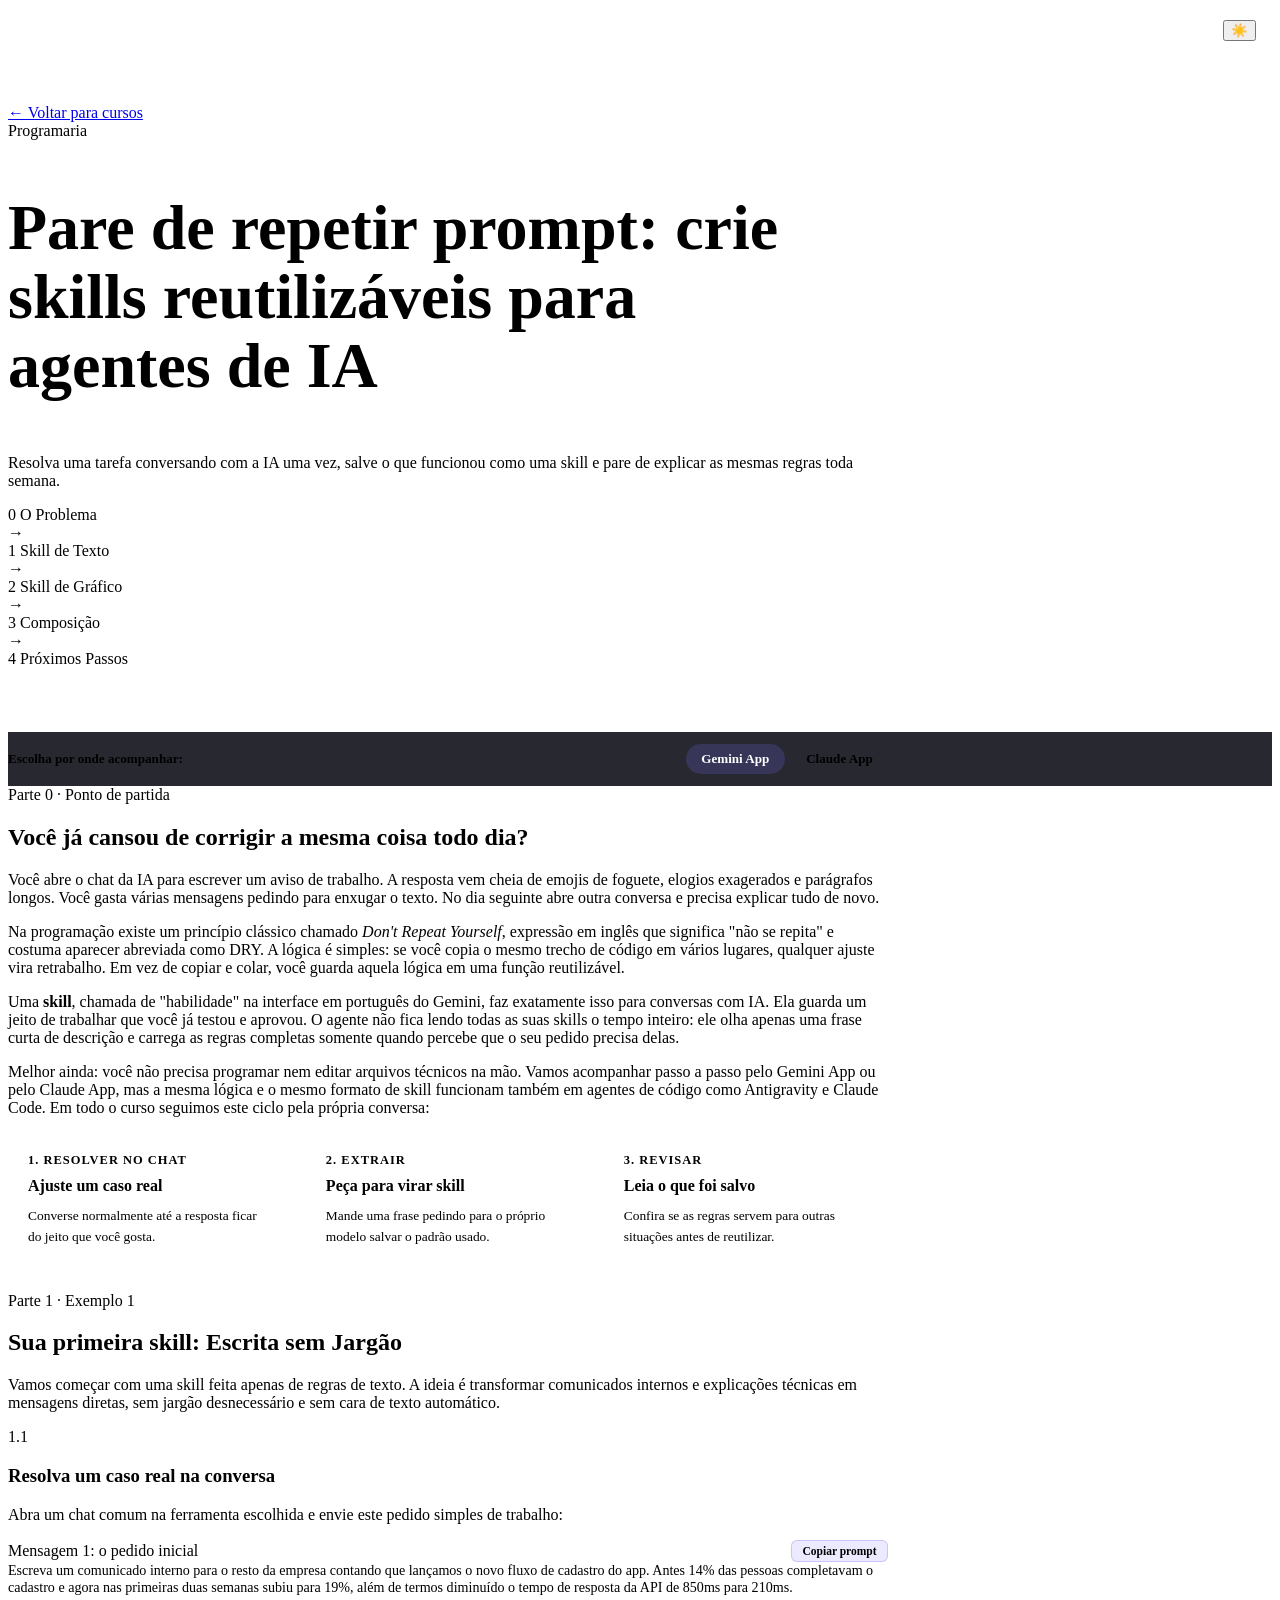
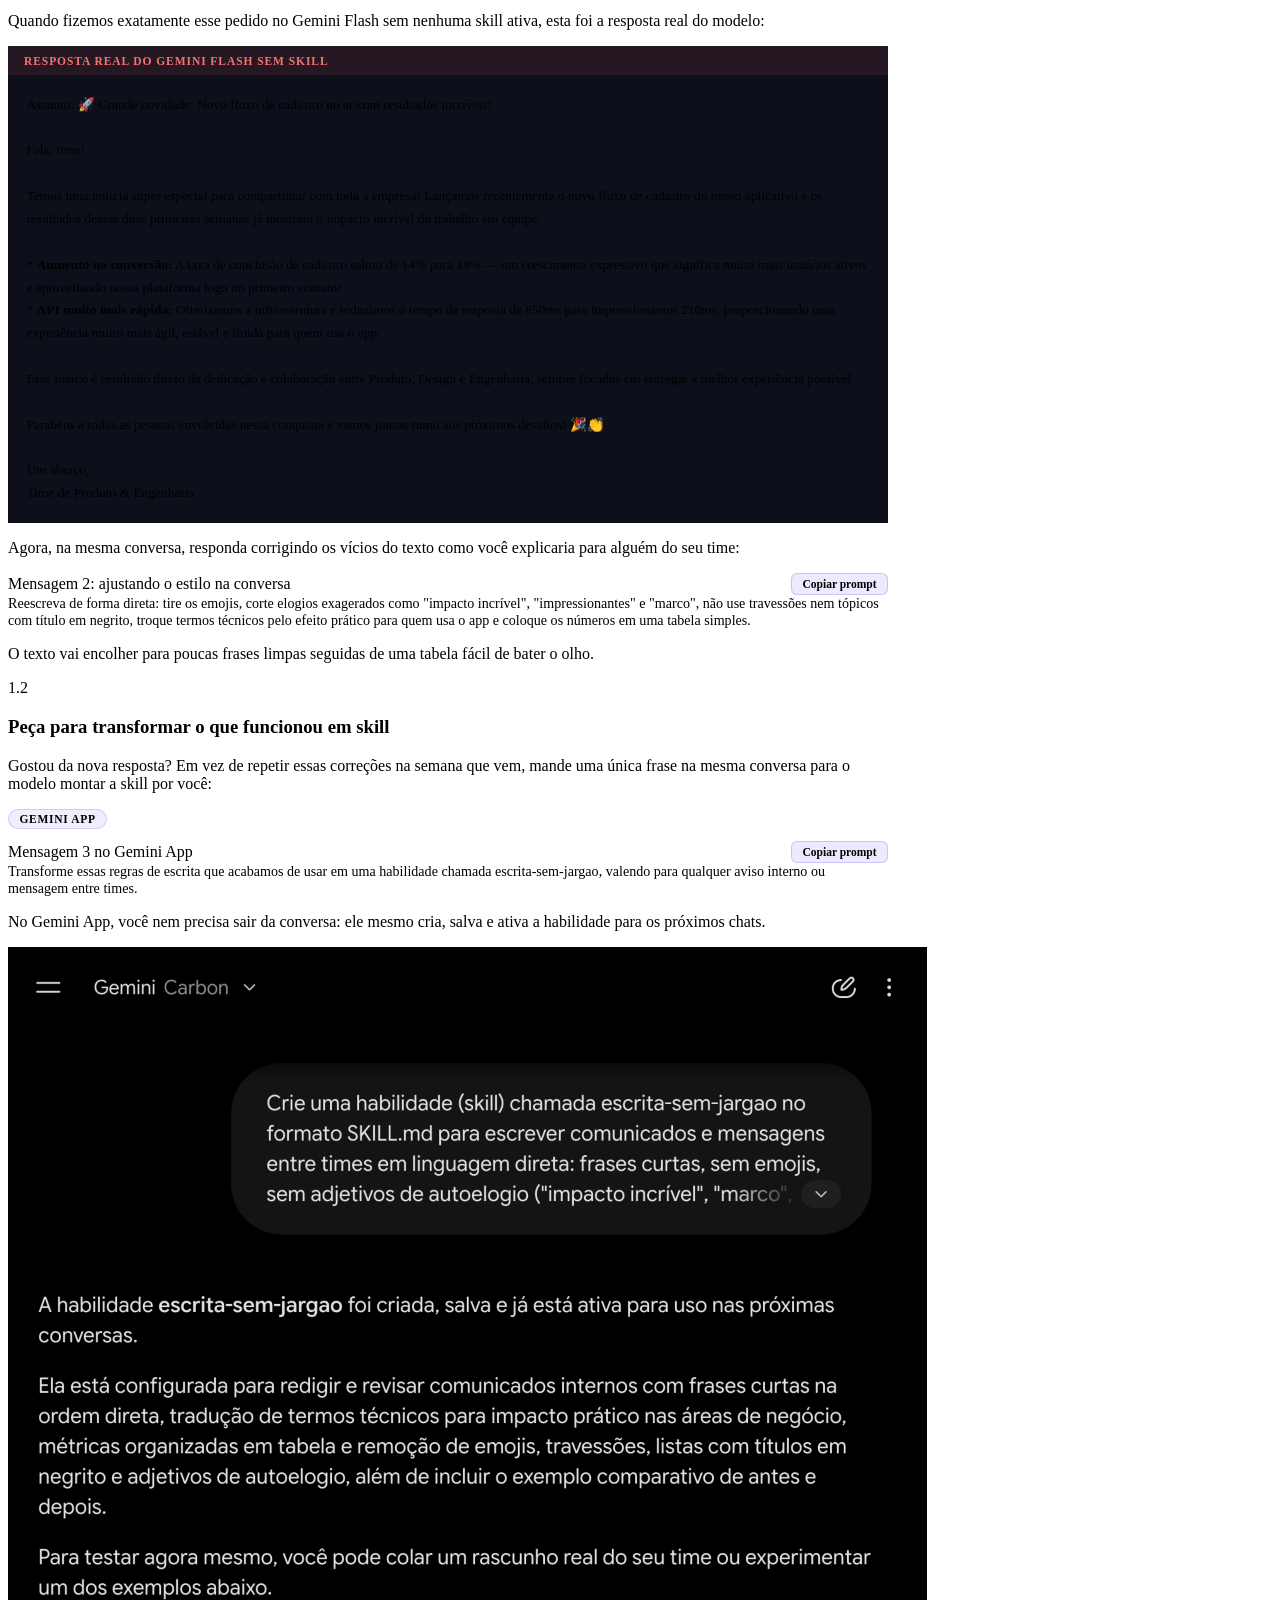
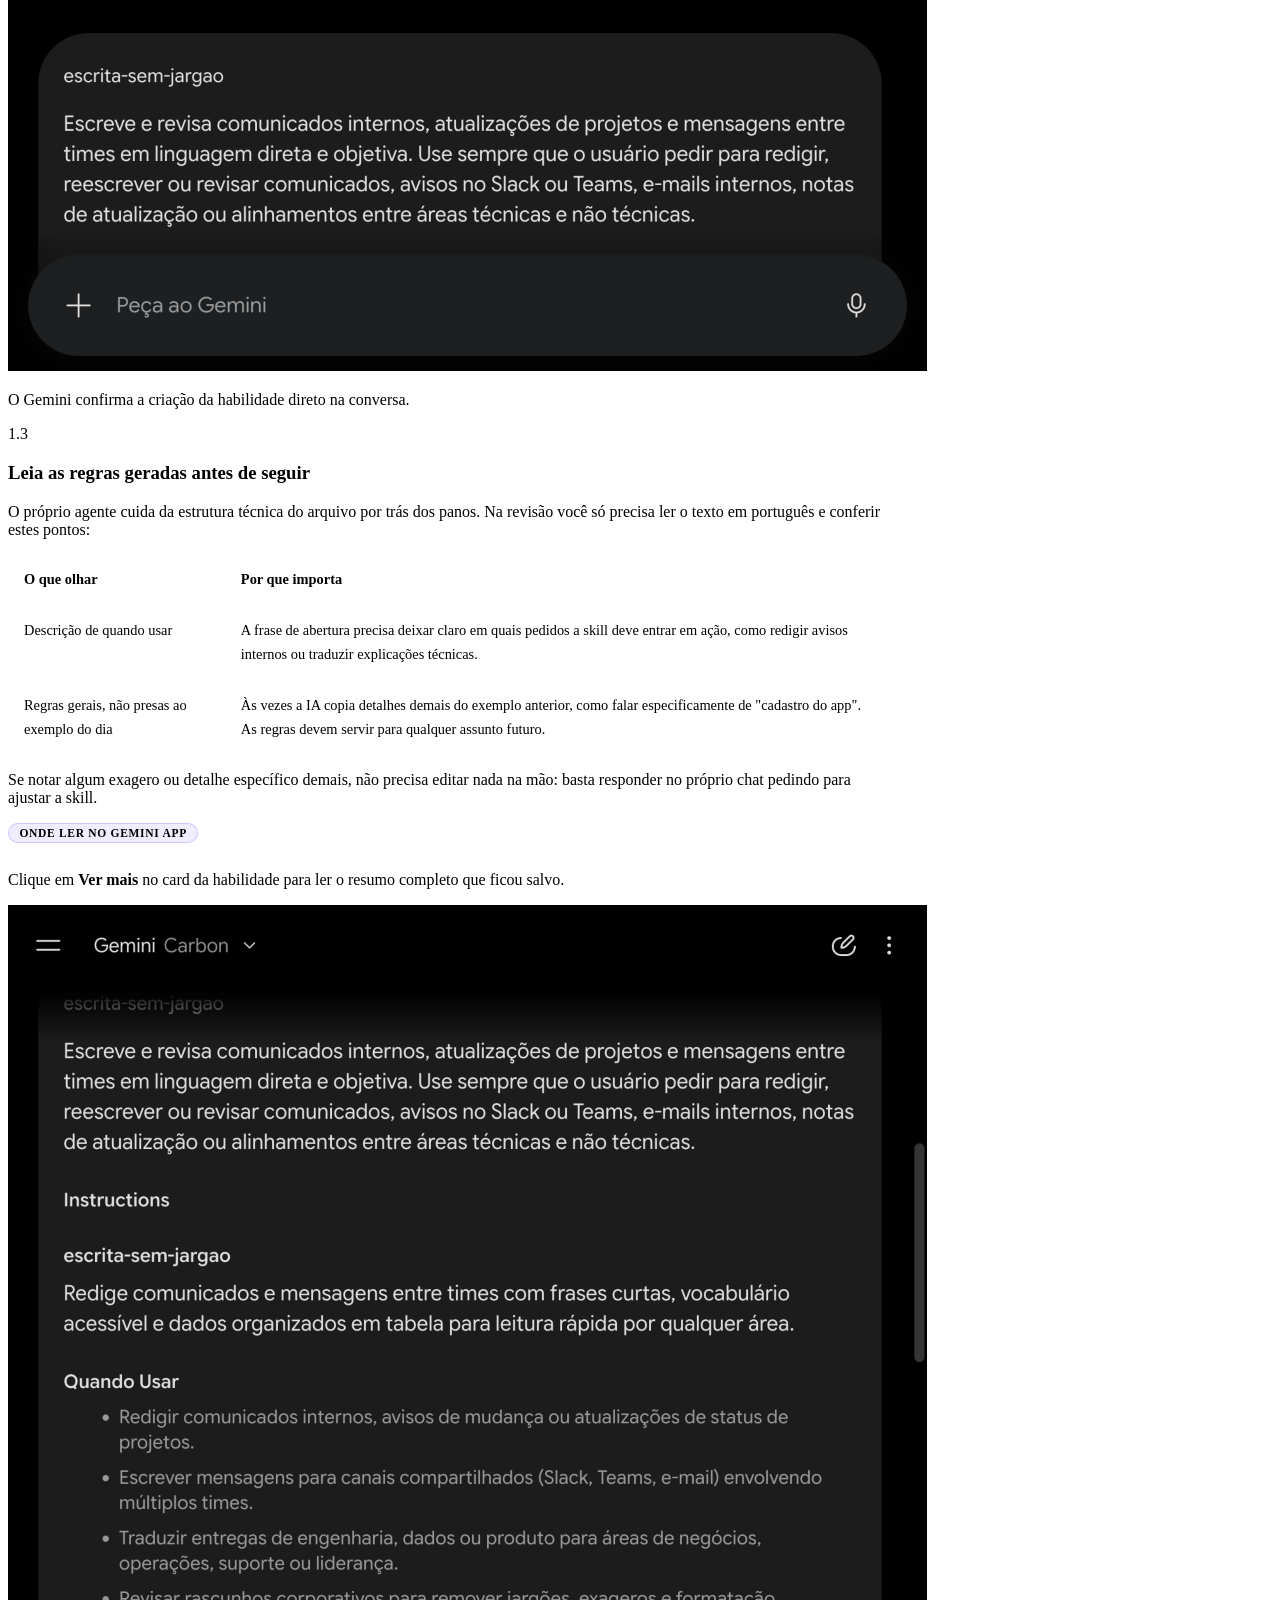
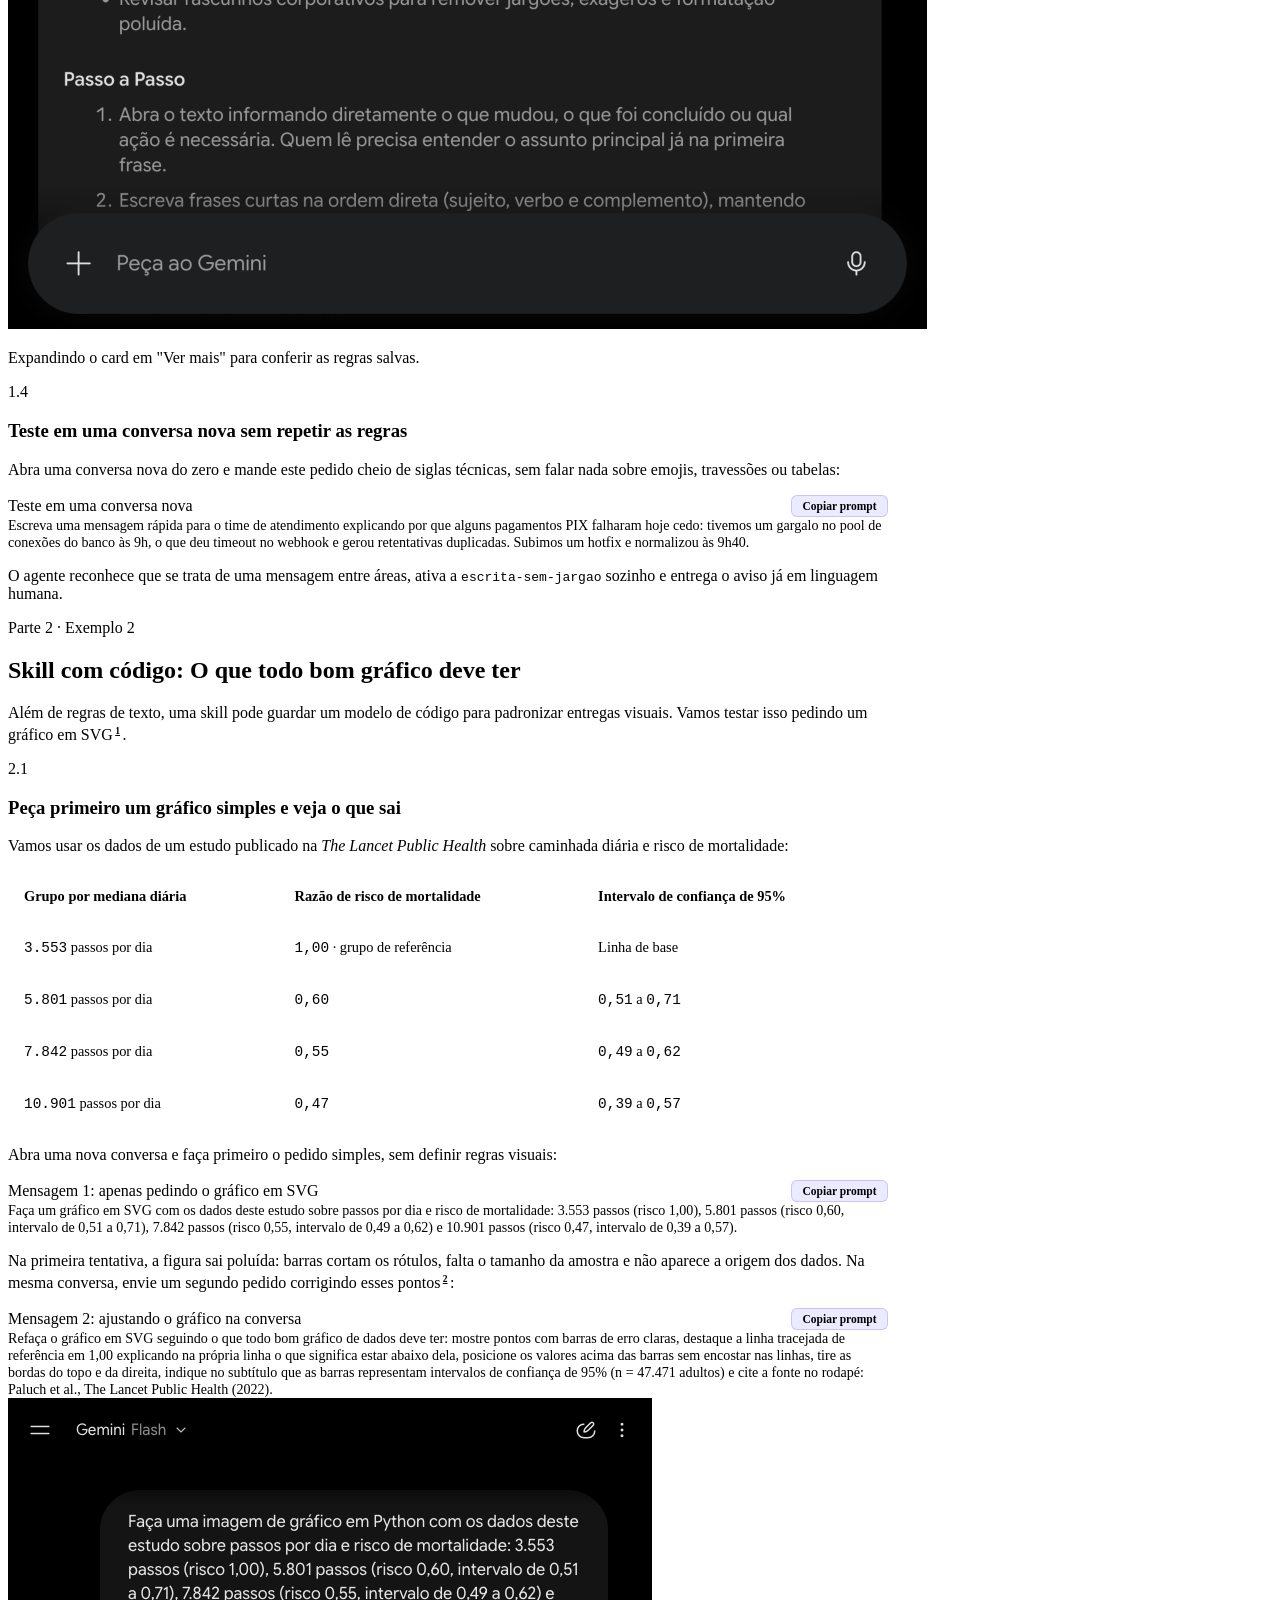
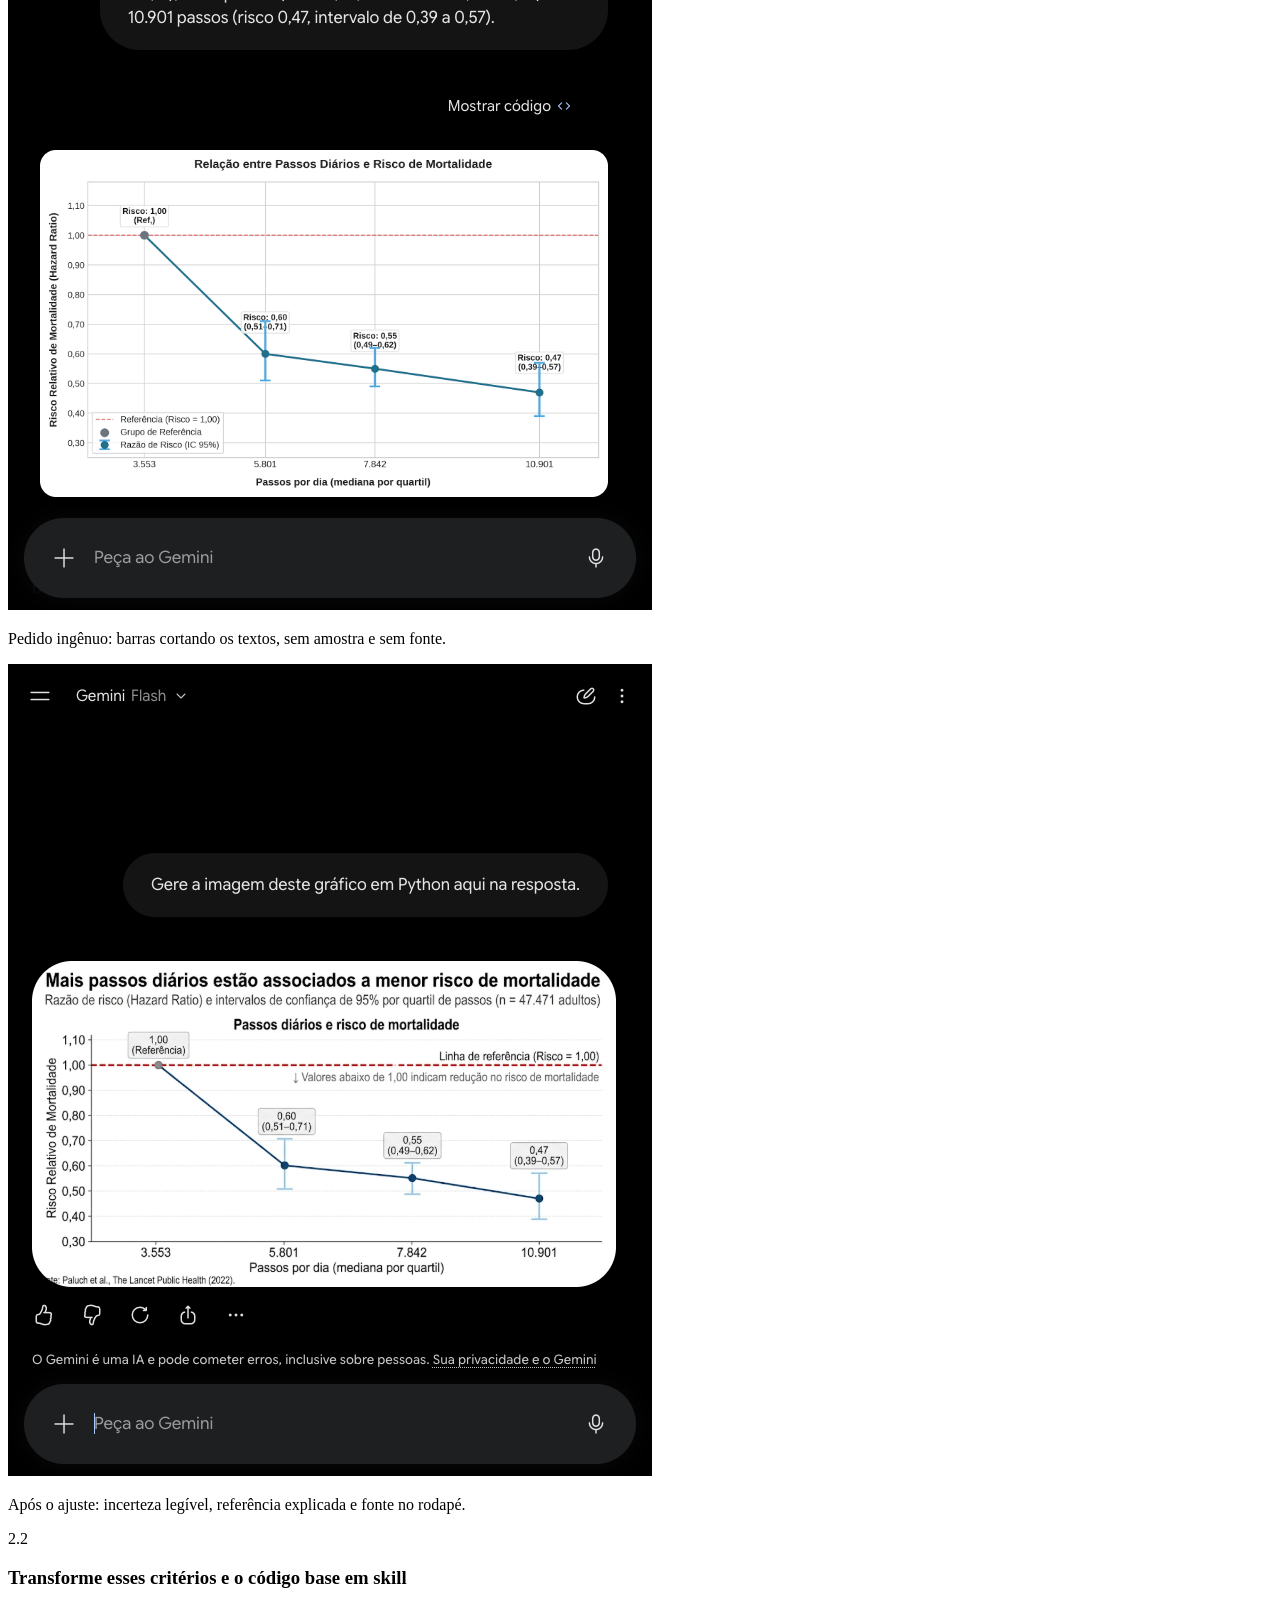
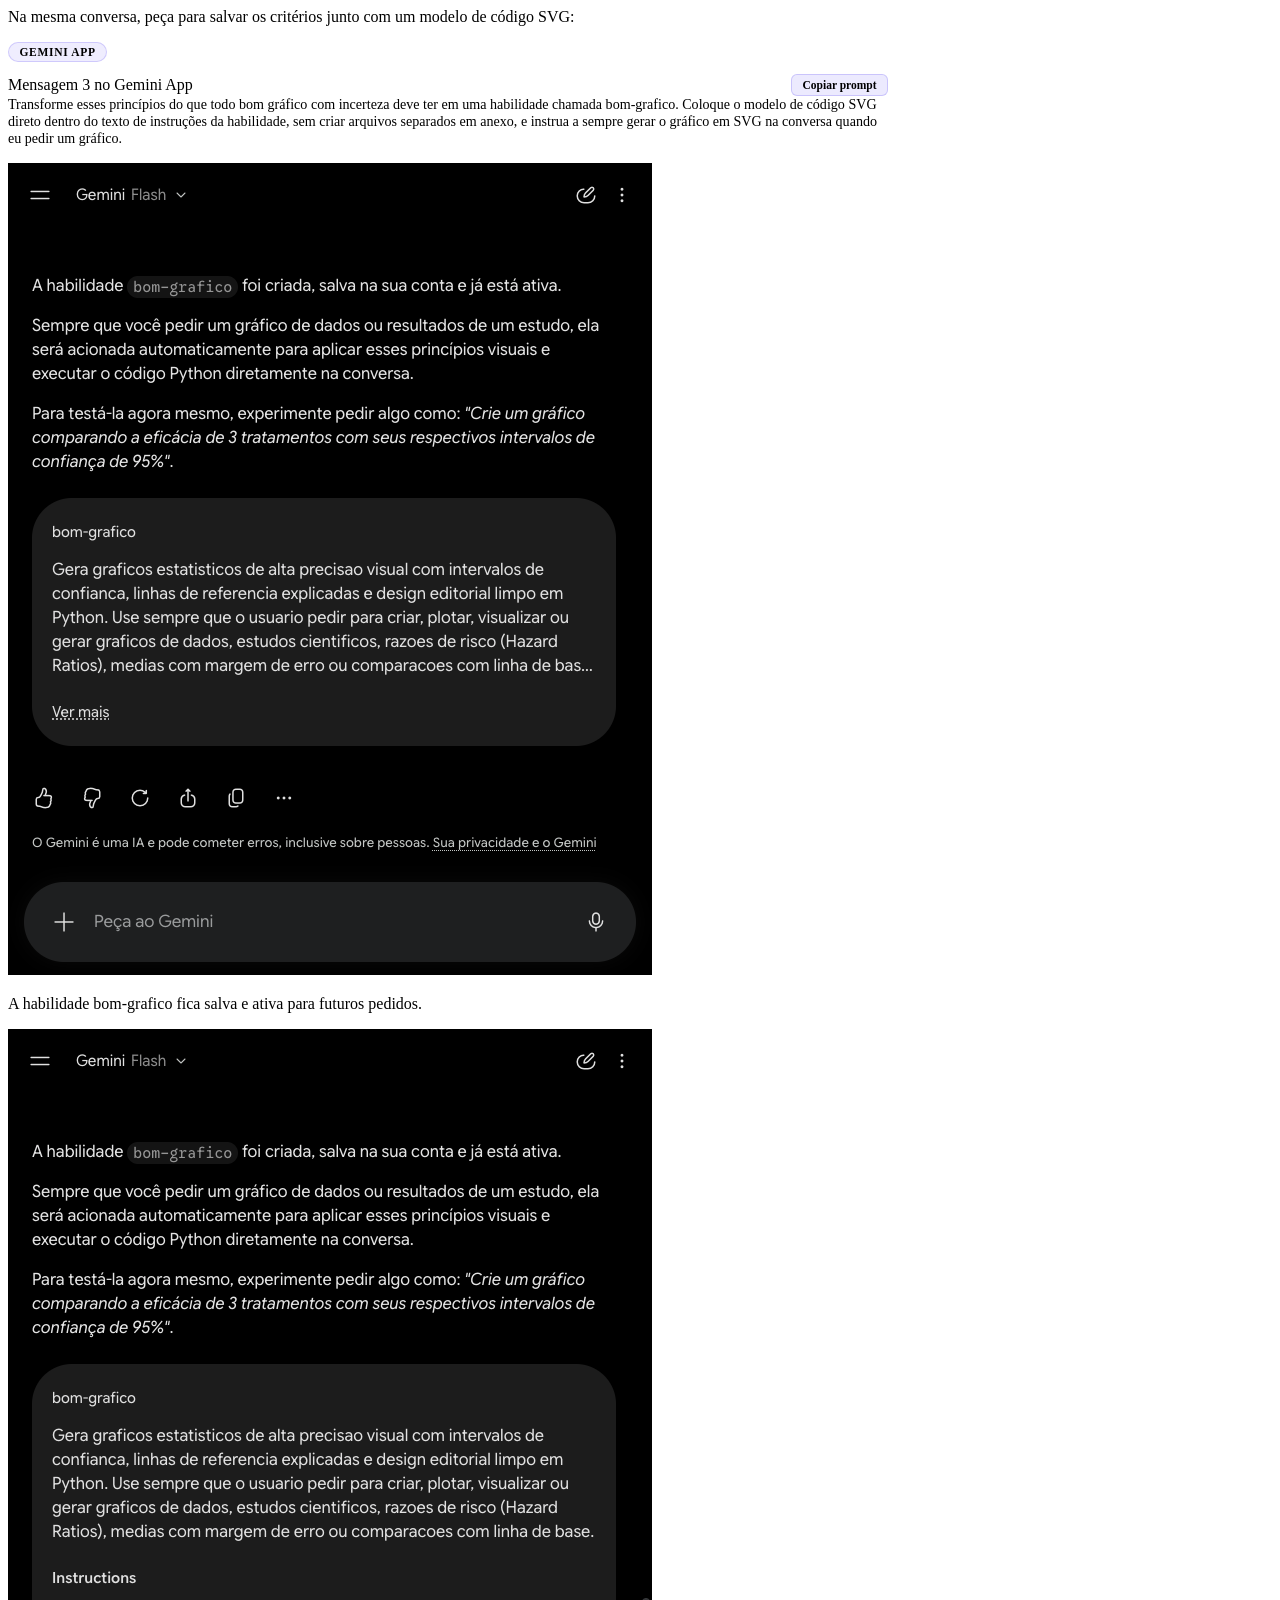
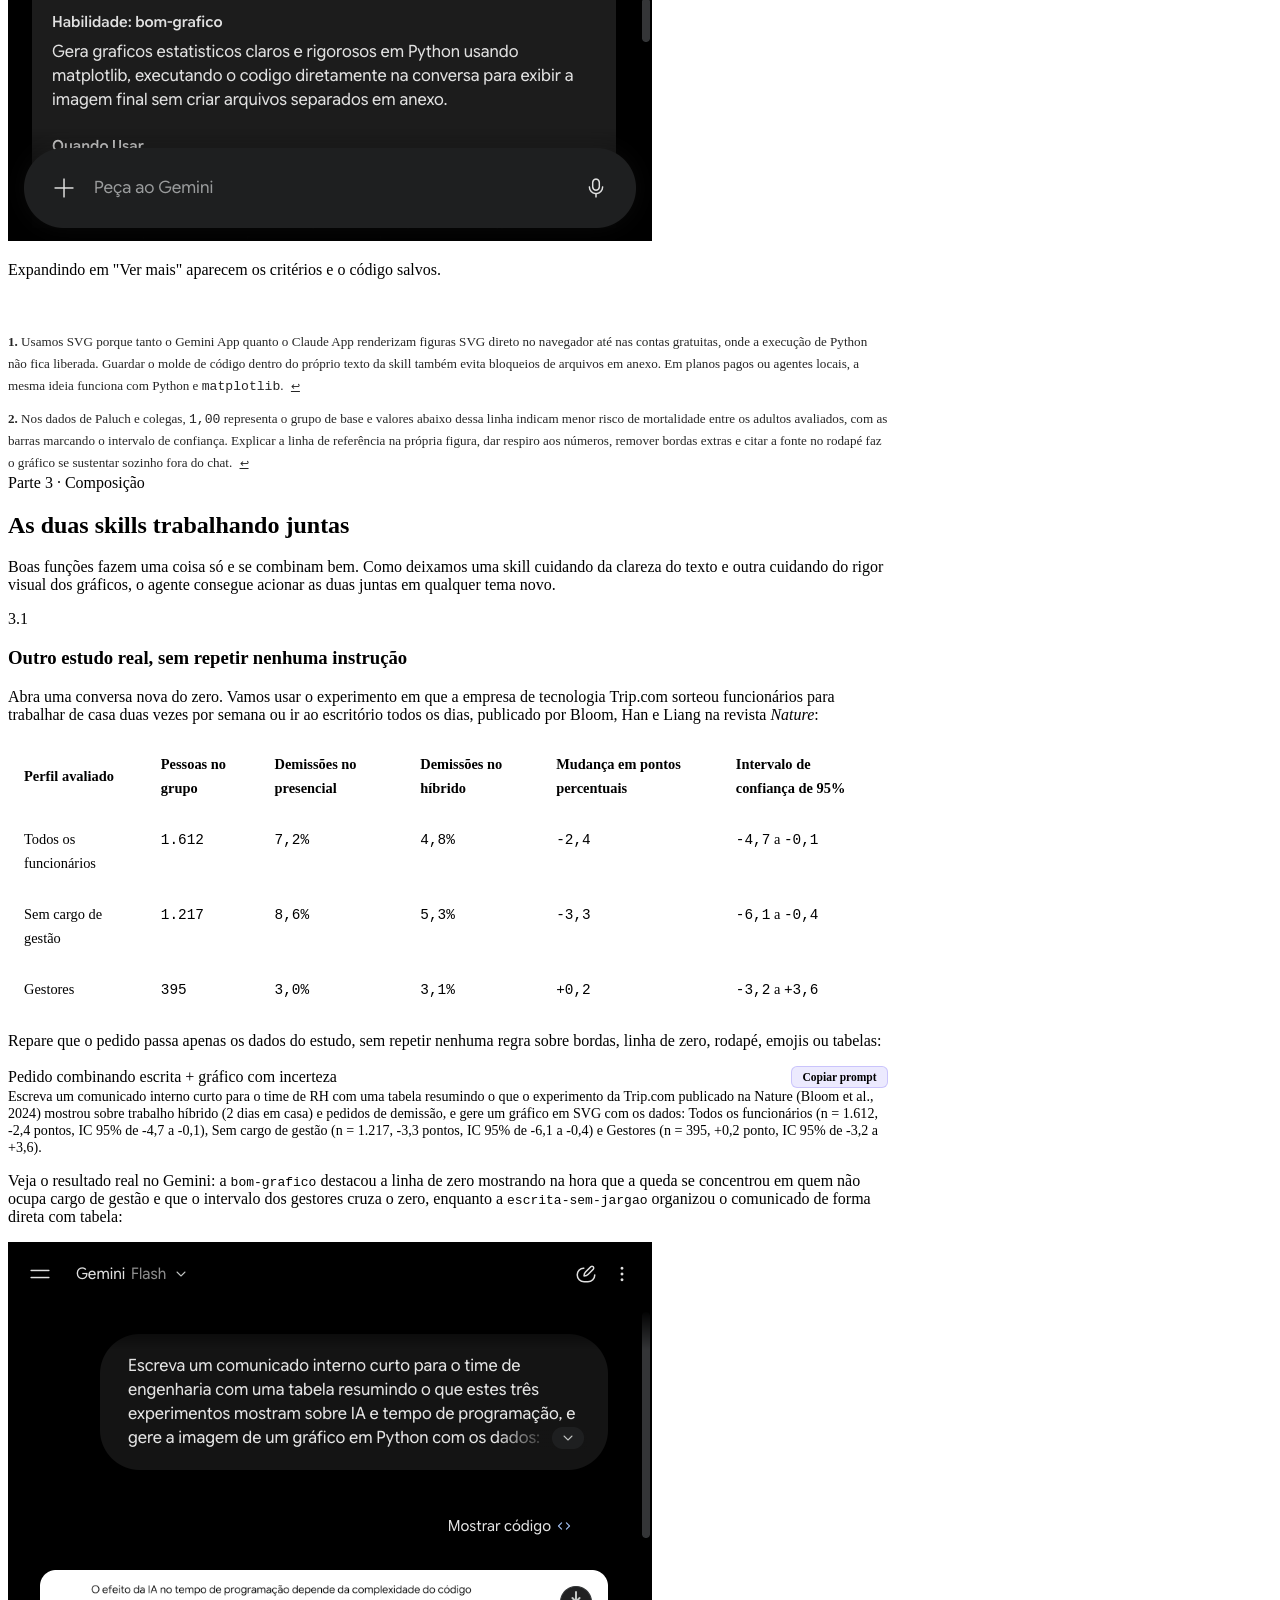
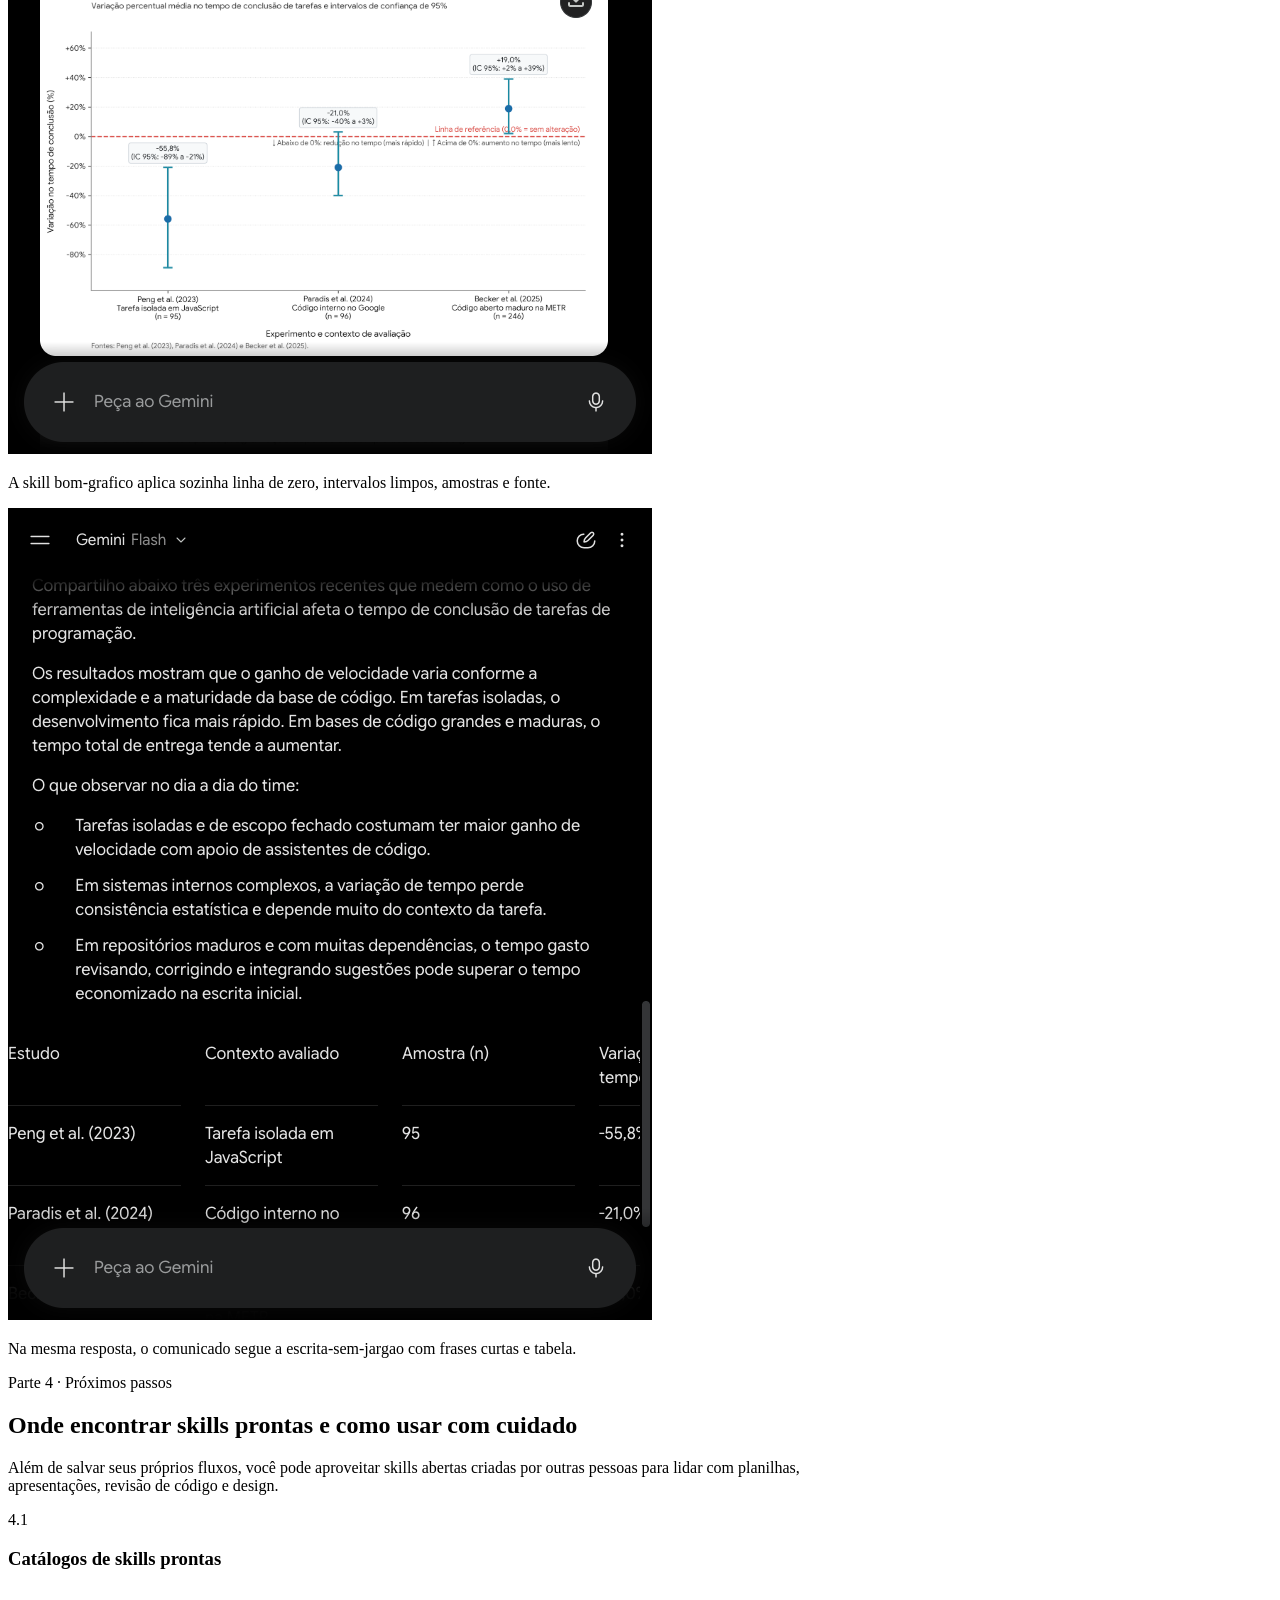
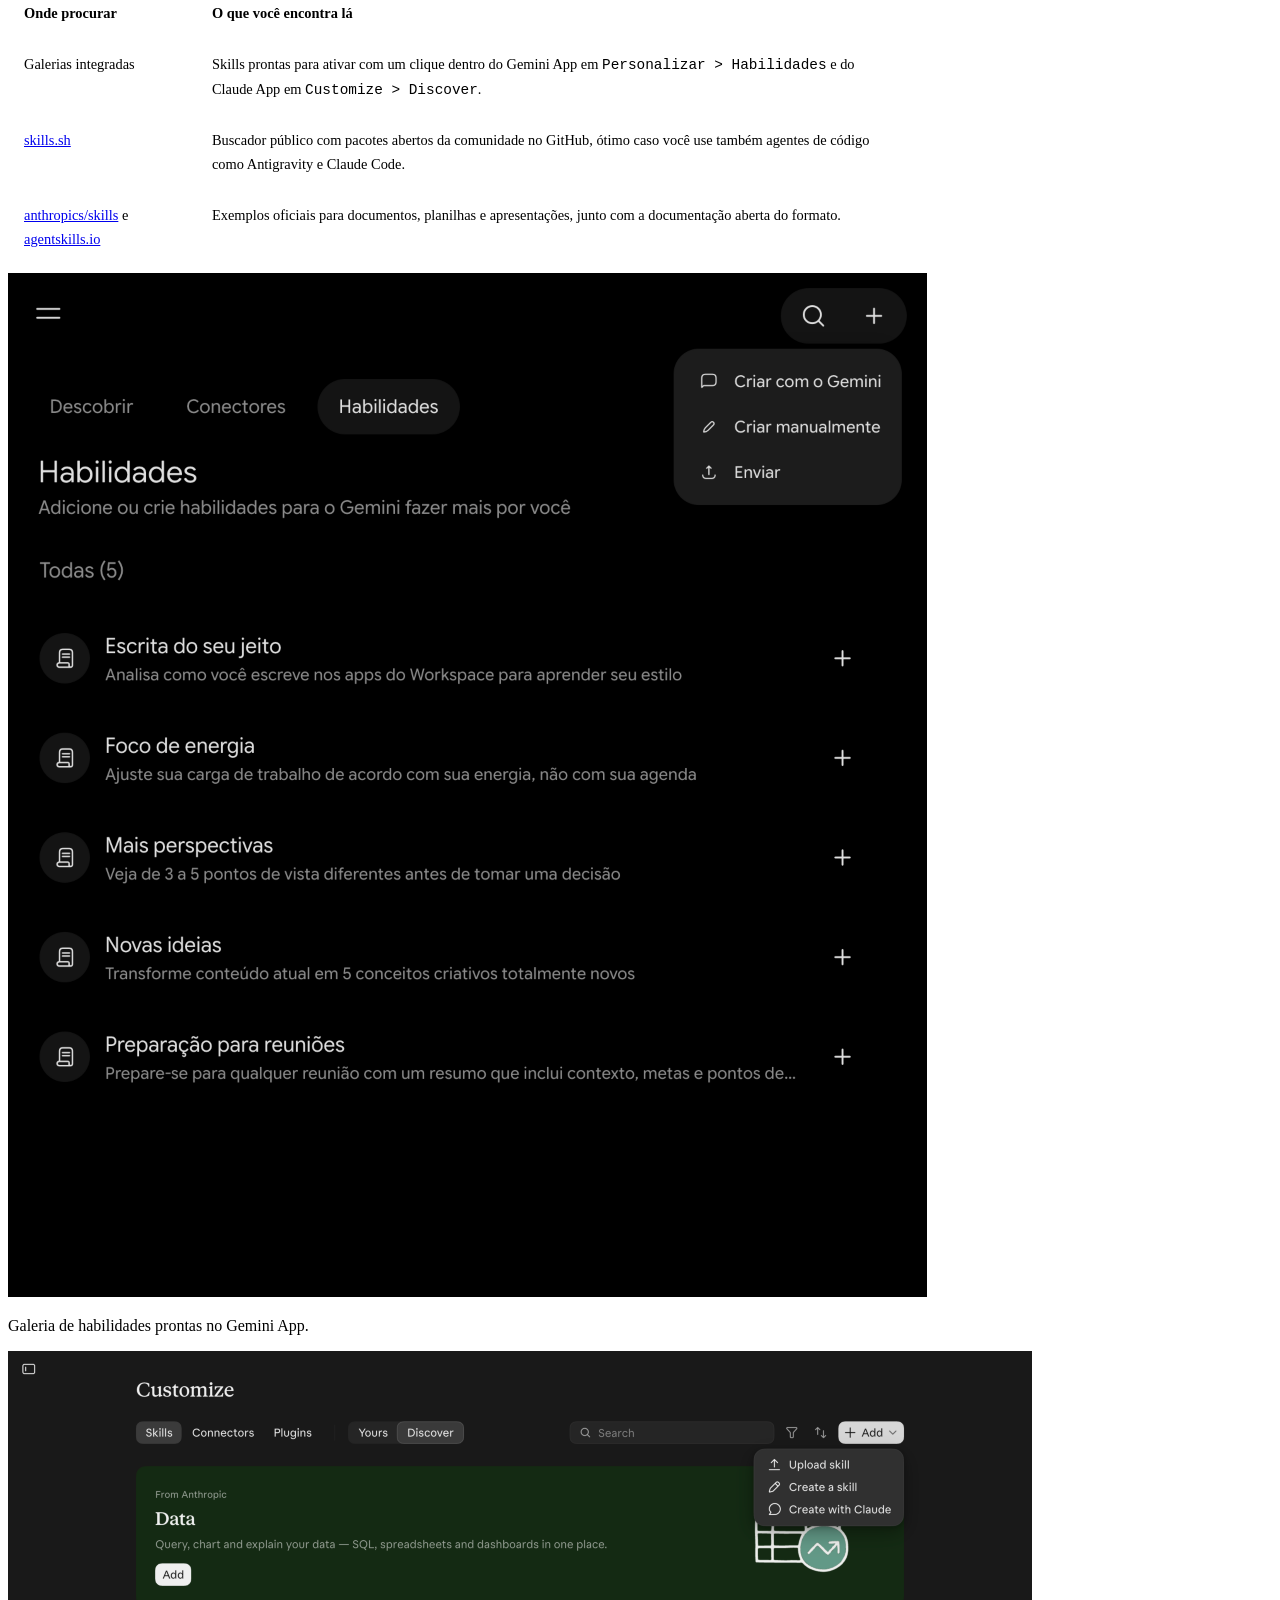
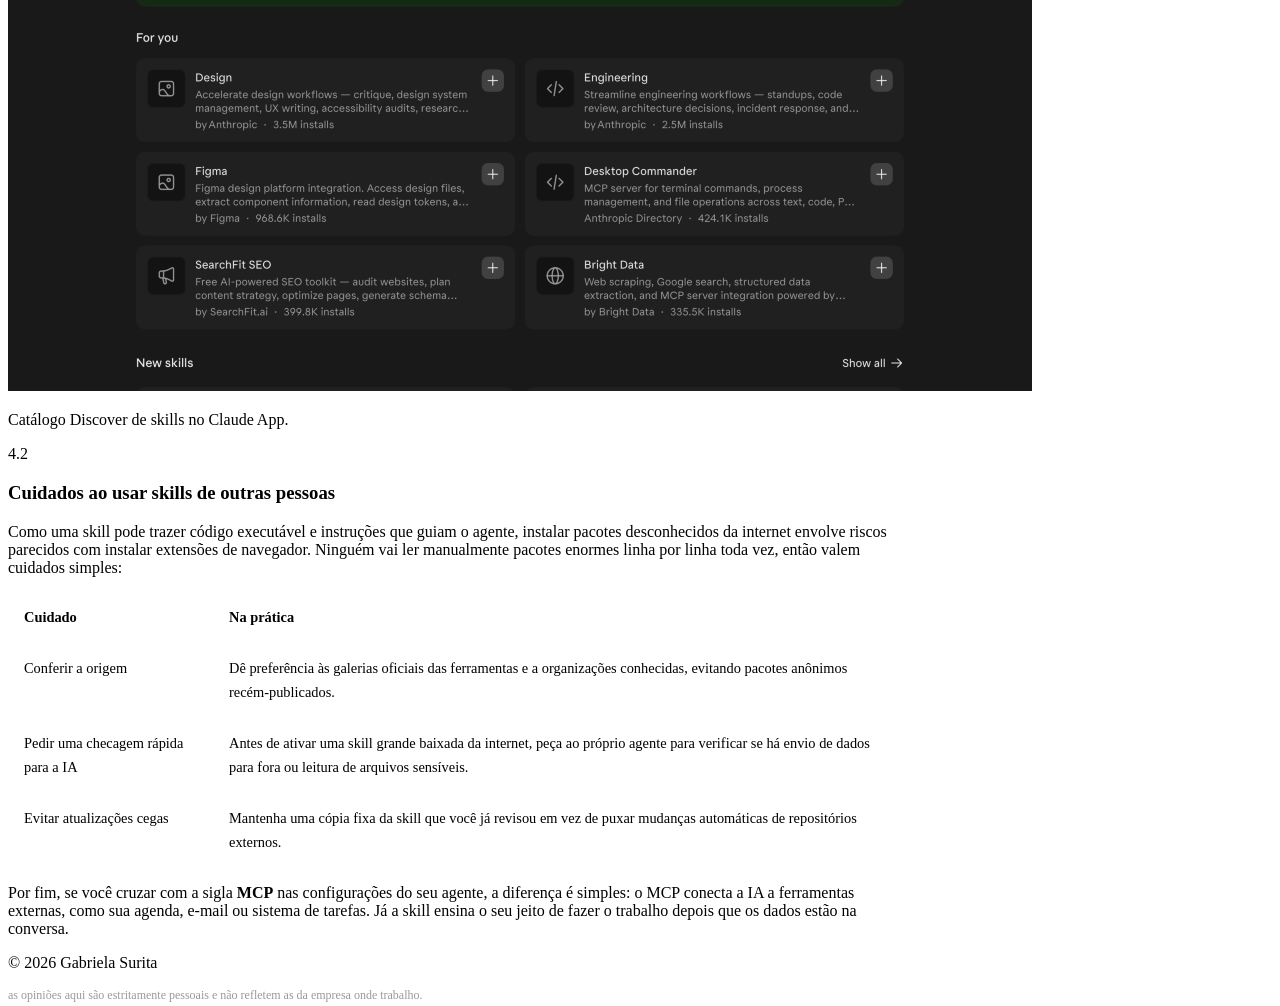
==== commit 063a2872: "Simplify Example 2 explanation and move details to footnotes" ====
--- a/courses/skills/index.html
+++ b/courses/skills/index.html
@@ -386,10 +386,8 @@
       <div class="section-tag">Parte 2 · Exemplo 2</div>
       <h2 class="tutorial-title">Skill com código: O que todo bom gráfico deve ter</h2>
       <p class="tutorial-intro">
-        Quando pedimos um gráfico rápido para a IA sem dar critérios, o resultado quase sempre esconde a incerteza dos
-        dados ou sai poluído: barras de erro atropelando números, falta de fonte e eixos difíceis de interpretar. Vamos
-        resolver isso com dados reais usando código SVG, formato que desenha figuras nítidas direto no navegador até nas
-        versões gratuitas do Gemini App e do Claude App, onde a execução de Python não fica disponível.
+        Além de regras de texto, uma skill pode guardar um modelo de código para padronizar entregas visuais. Vamos
+        testar isso pedindo um gráfico em SVG<sup><a href="#nota-svg" id="ref-svg" class="footnote-ref">1</a></sup>.
       </p>
 
       <!-- Passo 2.1 -->
@@ -400,8 +398,8 @@
         </div>
         <div class="step-body">
           <p>
-            Vamos usar os dados reais de uma grande meta-análise publicada por Paluch e colegas na revista
-            <em>The Lancet Public Health</em> sobre caminhada diária e risco relativo de mortalidade:
+            Vamos usar os dados de um estudo publicado na <em>The Lancet Public Health</em> sobre caminhada diária e
+            risco de mortalidade:
           </p>
 
           <div class="table-wrap">
@@ -439,7 +437,7 @@
           </div>
 
           <p>
-            Abra uma nova conversa e peça primeiro um gráfico em SVG simples, ainda sem definir expectativas visuais:
+            Abra uma nova conversa e faça primeiro o pedido simples, sem definir regras visuais:
           </p>
 
           <div class="prompt-box">
@@ -451,67 +449,30 @@
           </div>
 
           <p>
-            Veja na tabela abaixo os problemas que apareceram na resposta real do Gemini Flash e o que todo bom gráfico
-            de dados deve garantir:
-          </p>
-
-          <div class="table-wrap">
-            <table class="article-table">
-              <thead>
-                <tr>
-                  <th>O que saiu no pedido ingênuo</th>
-                  <th>O que todo bom gráfico de dados deve ter</th>
-                </tr>
-              </thead>
-              <tbody>
-                <tr>
-                  <td>Barras de erro azuis atravessando o meio das caixas de texto com os números.</td>
-                  <td>Valores posicionados com respiro, sem encostar nas barras de incerteza nem nas linhas.</td>
-                </tr>
-                <tr>
-                  <td>Título vago, sem informar o tamanho da amostra nem o significado estatístico das barras.</td>
-                  <td>Título informativo acompanhado de subtítulo dizendo que as barras medem intervalos de confiança, junto com a amostra estudada.</td>
-                </tr>
-                <tr>
-                  <td>Caixa de legenda solta no canto e moldura pesada fechando os quatro lados.</td>
-                  <td>Explicação escrita direto na linha de referência indicando o que significa estar abaixo dela, sem bordas no topo e na direita.</td>
-                </tr>
-                <tr>
-                  <td>Nenhuma menção à origem dos dados na imagem.</td>
-                  <td>Fonte completa citada no rodapé para que a figura se sustente sozinha fora do chat.</td>
-                </tr>
-              </tbody>
-            </table>
-          </div>
-
-          <p>
-            Agora envie na mesma conversa um segundo pedido definindo essas expectativas:
+            Na primeira tentativa, a figura sai poluída: barras cortam os rótulos, falta o tamanho da amostra e não
+            aparece a origem dos dados. Na mesma conversa, envie um segundo pedido corrigindo esses pontos<sup><a href="#nota-criterios" id="ref-criterios" class="footnote-ref">2</a></sup>:
           </p>
 
           <div class="prompt-box">
             <div class="prompt-box-header">
-              <span>Mensagem 2: definindo o que um bom gráfico precisa ter</span>
+              <span>Mensagem 2: ajustando o gráfico na conversa</span>
               <button class="copy-btn" type="button" onclick="copyPrompt(this)">Copiar prompt</button>
             </div>
             <div class="prompt-box-body">Refaça o gráfico em SVG seguindo o que todo bom gráfico de dados deve ter: mostre pontos com barras de erro claras, destaque a linha tracejada de referência em 1,00 explicando na própria linha o que significa estar abaixo dela, posicione os valores acima das barras sem encostar nas linhas, tire as bordas do topo e da direita, indique no subtítulo que as barras representam intervalos de confiança de 95% (n = 47.471 adultos) e cite a fonte no rodapé: Paluch et al., The Lancet Public Health (2022).</div>
           </div>
-
-          <p>
-            Compare o gráfico que saiu na primeira tentativa com a versão revisada no Gemini Flash:
-          </p>
 
           <div class="two-col">
             <div class="screenshot-card">
               <img src="images/gemini_grafico_antes.png"
                 alt="Gráfico ingênuo gerado pelo Gemini Flash com barras de erro atravessando os rótulos numéricos, moldura fechada e sem fonte no rodapé"
                 class="screenshot-img" />
-              <p class="screenshot-caption">Pedido ingênuo: barras de erro cortando os textos, sem amostra e sem fonte.</p>
+              <p class="screenshot-caption">Pedido ingênuo: barras cortando os textos, sem amostra e sem fonte.</p>
             </div>
             <div class="screenshot-card">
               <img src="images/gemini_grafico_depois.png"
                 alt="Gráfico corrigido no Gemini Flash com intervalos de confiança limpos, linha de referência anotada, amostra no subtítulo e citação da Lancet no rodapé"
                 class="screenshot-img" />
-              <p class="screenshot-caption">Com boas práticas: incerteza legível, referência explicada e fonte no rodapé.</p>
+              <p class="screenshot-caption">Após o ajuste: incerteza legível, referência explicada e fonte no rodapé.</p>
             </div>
           </div>
         </div>
@@ -525,8 +486,7 @@
         </div>
         <div class="step-body">
           <p>
-            Esses princípios valem para qualquer gráfico com dados reais, não só para caminhada. Na mesma conversa, peça
-            para salvar os critérios junto com um modelo de código em SVG:
+            Na mesma conversa, peça para salvar os critérios junto com um modelo de código SVG:
           </p>
 
           <div data-platform-content="gemini-app">
@@ -538,11 +498,7 @@
               </div>
               <div class="prompt-box-body">Transforme esses princípios do que todo bom gráfico com incerteza deve ter em uma habilidade chamada bom-grafico. Coloque o modelo de código SVG direto dentro do texto de instruções da habilidade, sem criar arquivos separados em anexo, e instrua a sempre gerar o gráfico em SVG na conversa quando eu pedir um gráfico.</div>
             </div>
-            <p style="margin-top: 1rem;">
-              Guardar o modelo de código SVG dentro das próprias instruções da habilidade faz o Gemini desenhar o
-              gráfico direto na conversa nas próximas vezes, inclusive na versão gratuita:
-            </p>
-            <div class="two-col" style="margin-top: 0.75rem;">
+            <div class="two-col" style="margin-top: 1rem;">
               <div class="screenshot-card">
                 <img src="images/gemini_grafico_criada.png"
                   alt="Card da habilidade bom-grafico criada e ativada na conversa do Gemini Flash"
@@ -553,7 +509,7 @@
                 <img src="images/gemini_grafico_revisao.png"
                   alt="Interior da habilidade bom-grafico mostrando os princípios estatísticos e de código salvo"
                   class="screenshot-img" />
-                <p class="screenshot-caption">Expandindo em "Ver mais" aparecem os critérios visuais e estatísticos salvos.</p>
+                <p class="screenshot-caption">Expandindo em "Ver mais" aparecem os critérios e o código salvos.</p>
               </div>
             </div>
           </div>
@@ -574,6 +530,24 @@
           </div>
         </div>
       </div>
+
+      <!-- Notas de rodapé da Parte 2 -->
+      <aside class="section-footnotes" aria-label="Notas da seção">
+        <p id="nota-svg">
+          <strong>1.</strong> Usamos SVG porque tanto o Gemini App quanto o Claude App renderizam figuras SVG direto no
+          navegador até nas contas gratuitas, onde a execução de Python não fica liberada. Guardar o molde de código
+          dentro do próprio texto da skill também evita bloqueios de arquivos em anexo. Em planos pagos ou agentes
+          locais, a mesma ideia funciona com Python e <code>matplotlib</code>.
+          <a href="#ref-svg" class="footnote-back" aria-label="Voltar ao texto">↩</a>
+        </p>
+        <p id="nota-criterios">
+          <strong>2.</strong> Nos dados de Paluch e colegas, <code>1,00</code> representa o grupo de base e valores
+          abaixo dessa linha indicam menor risco de mortalidade entre os adultos avaliados, com as barras marcando o
+          intervalo de confiança. Explicar a linha de referência na própria figura, dar respiro aos números, remover
+          bordas extras e citar a fonte no rodapé faz o gráfico se sustentar sozinho fora do chat.
+          <a href="#ref-criterios" class="footnote-back" aria-label="Voltar ao texto">↩</a>
+        </p>
+      </aside>
     </div>
   </section>
 
--- a/courses/skills/style.css
+++ b/courses/skills/style.css
@@ -353,6 +353,41 @@
   max-width: 680px;
 }
 
+/* SECTION FOOTNOTES */
+.footnote-ref {
+  font-size: 0.72em;
+  font-weight: 700;
+  color: var(--accent-2);
+  padding: 0 0.15rem;
+}
+
+.footnote-ref:hover {
+  text-decoration: underline;
+}
+
+.section-footnotes {
+  margin-top: 2rem;
+  padding-top: 1.25rem;
+  border-top: 1px solid var(--border);
+  font-size: 0.82rem;
+  line-height: 1.65;
+  color: var(--text-secondary);
+  opacity: 0.85;
+  display: flex;
+  flex-direction: column;
+  gap: 0.65rem;
+}
+
+.section-footnotes p {
+  margin: 0;
+}
+
+.footnote-back {
+  color: var(--accent-2);
+  margin-left: 0.25rem;
+  font-size: 0.85em;
+}
+
 @media (max-width: 820px) {
   .flow-grid {
     grid-template-columns: 1fr 1fr;
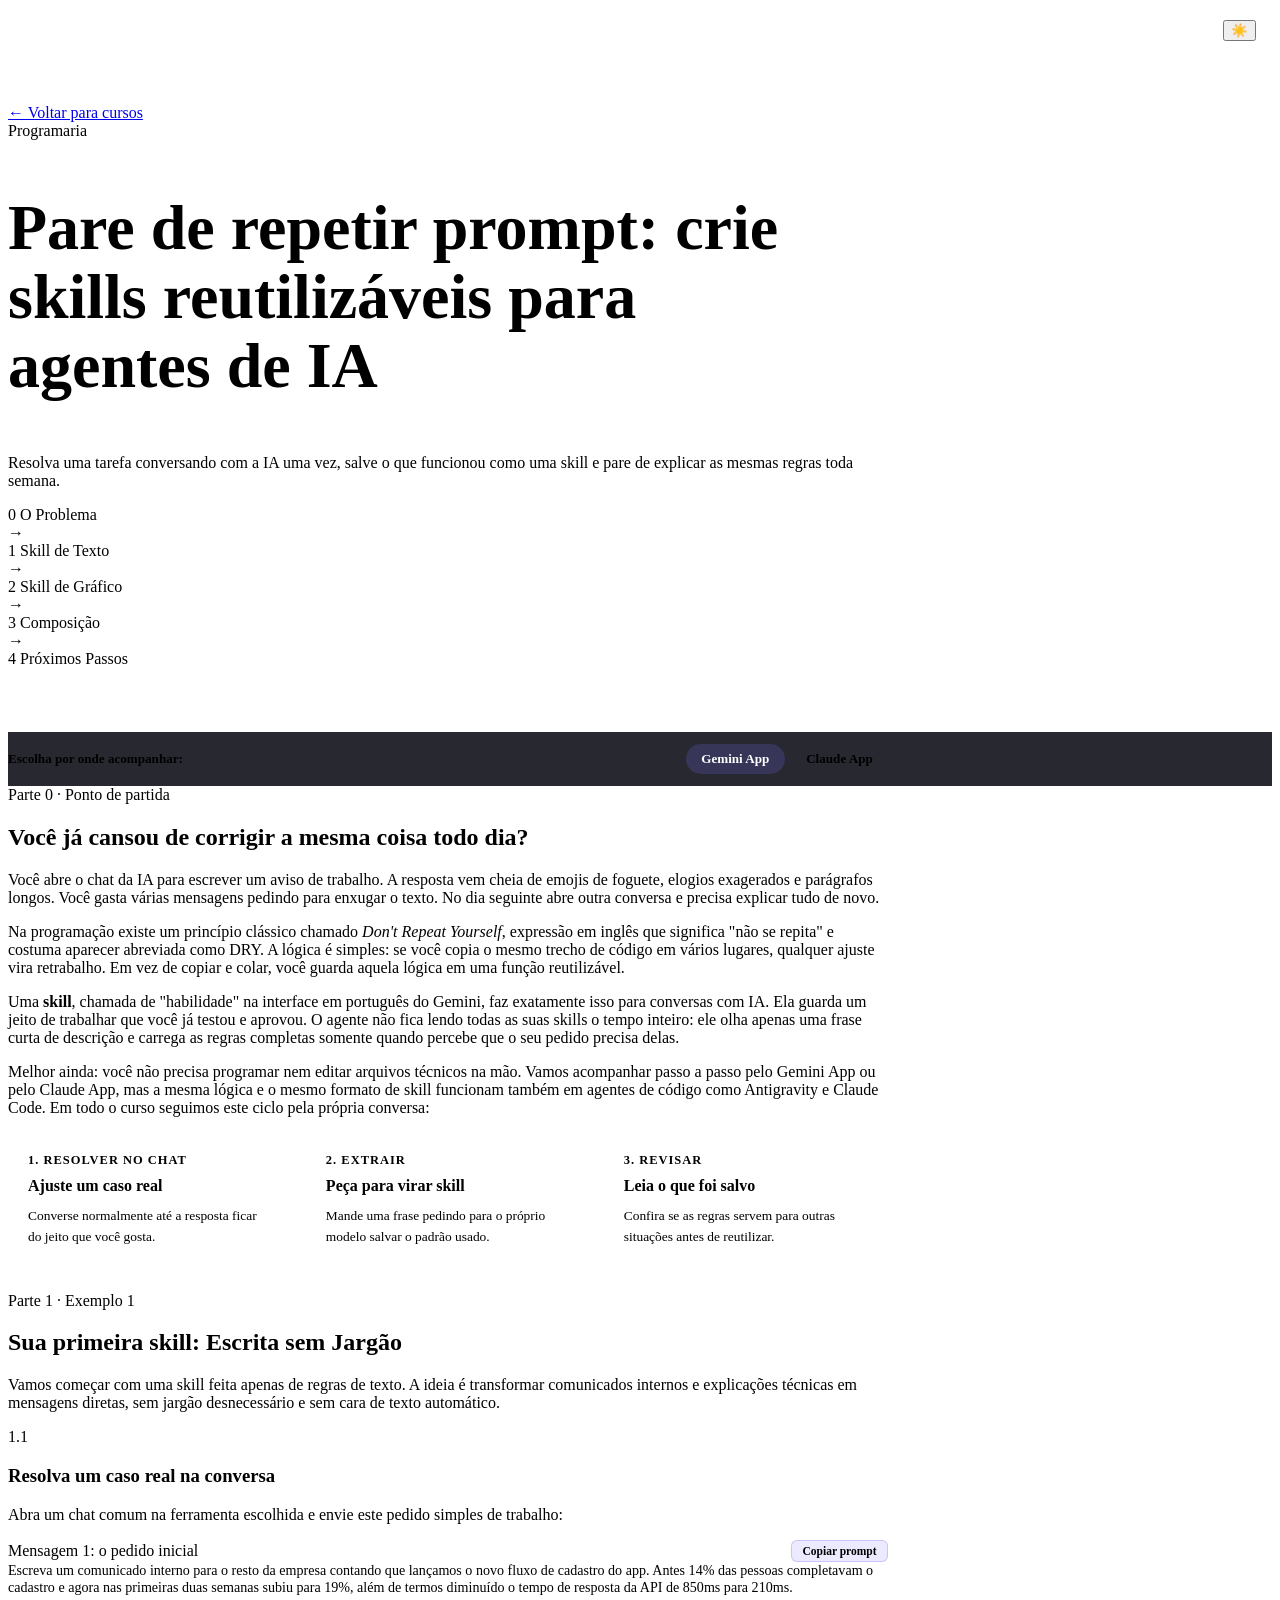
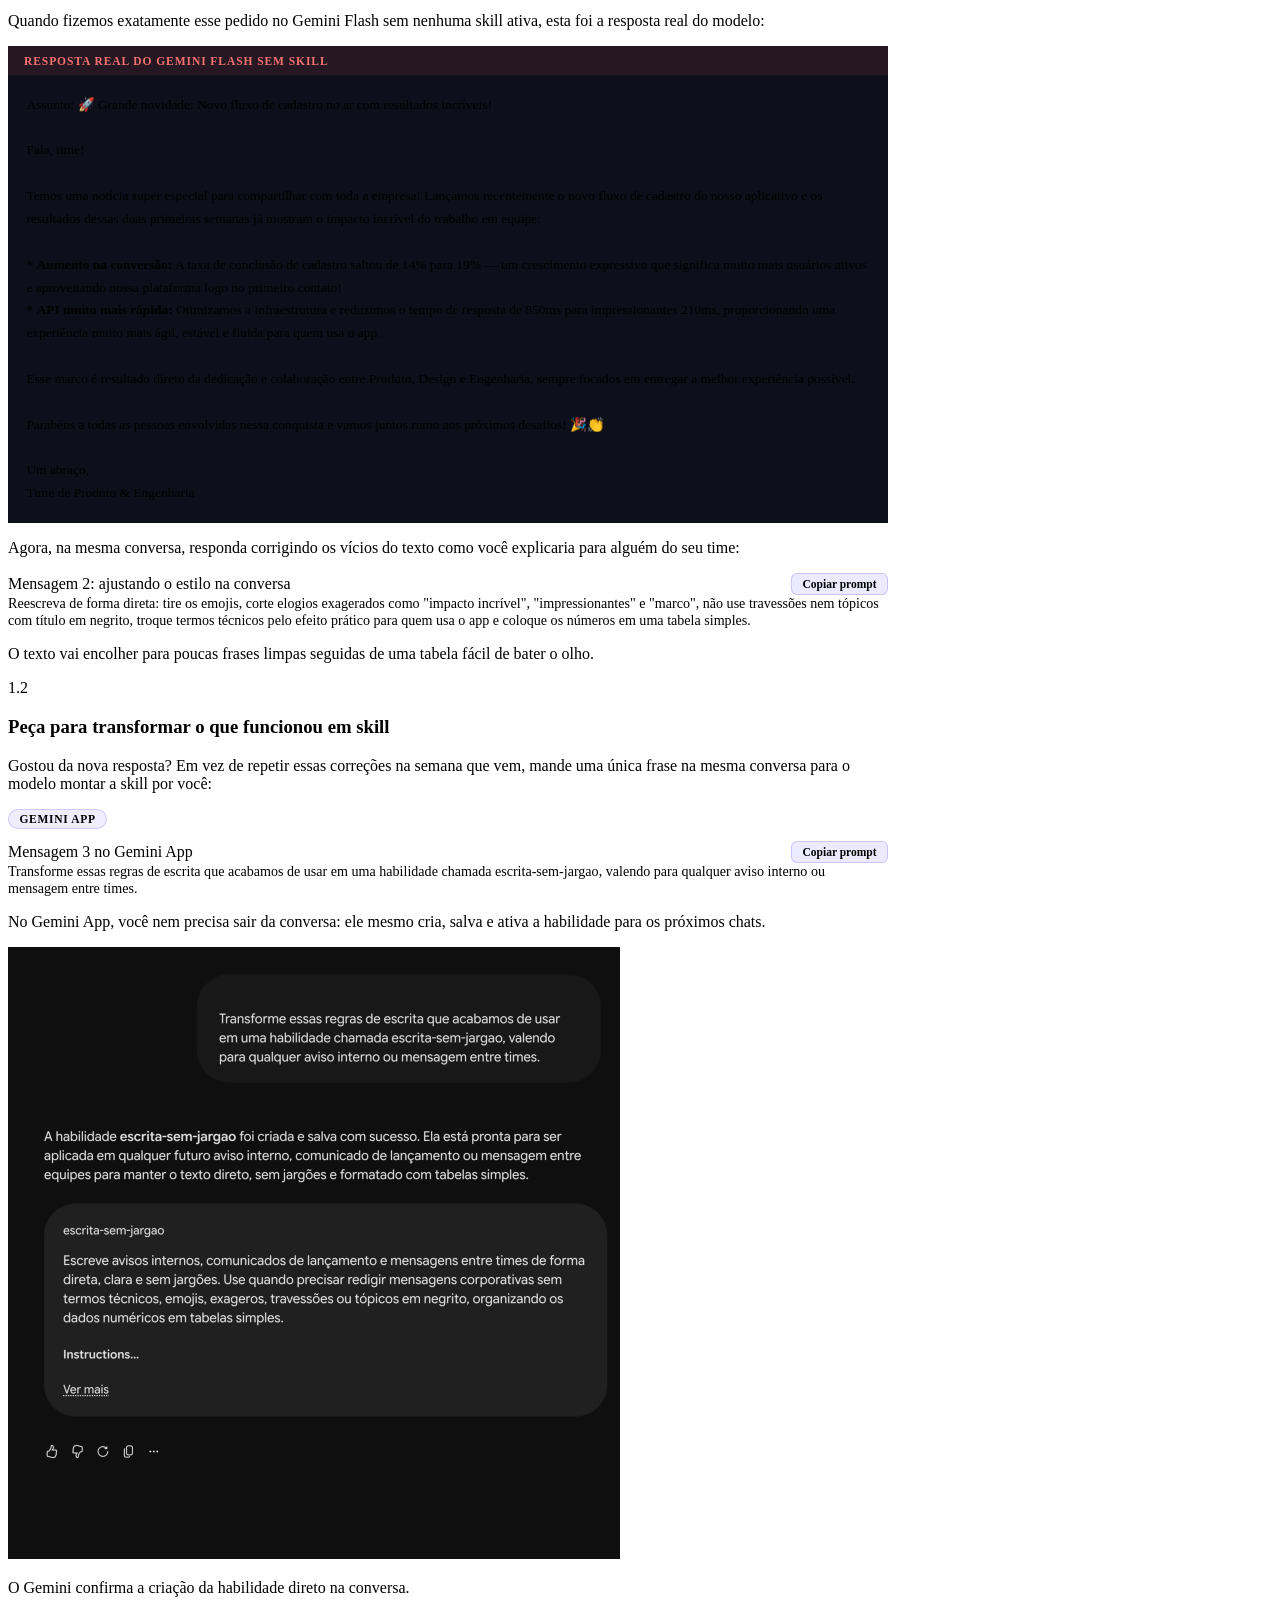
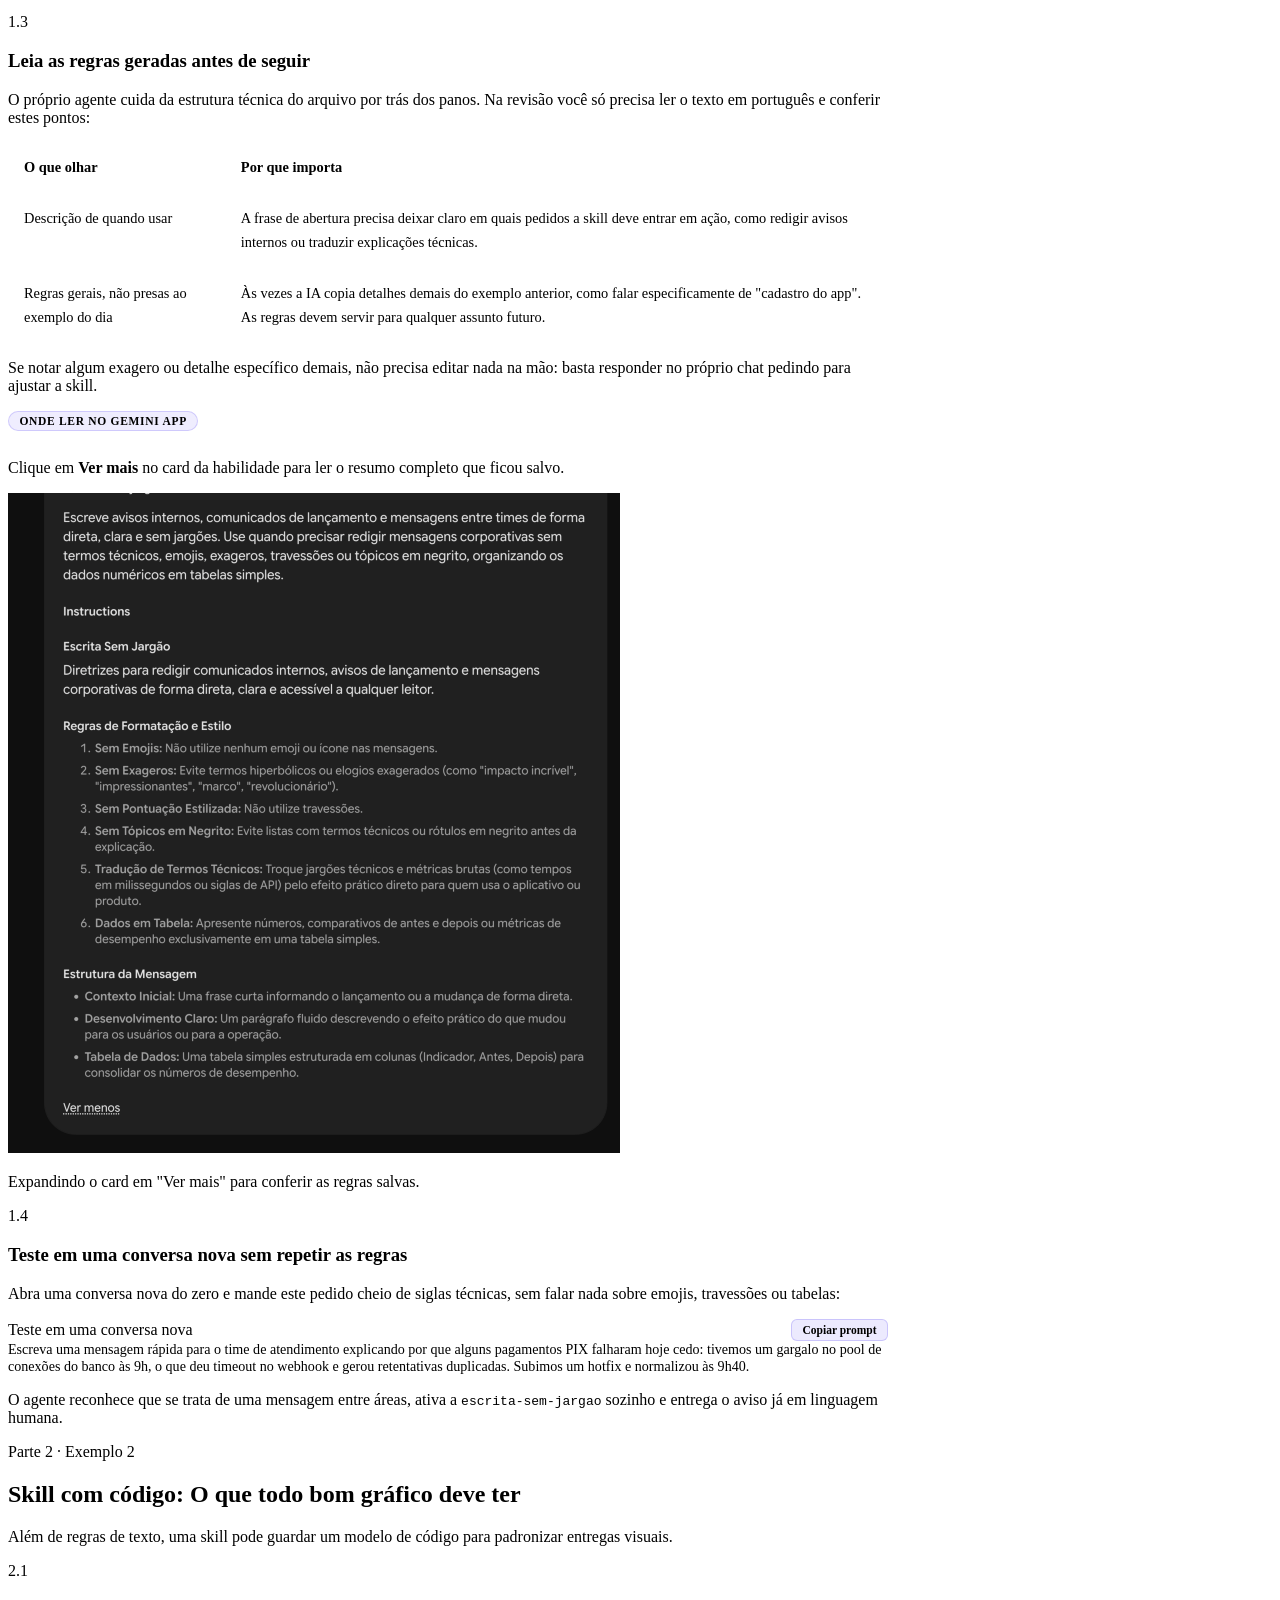
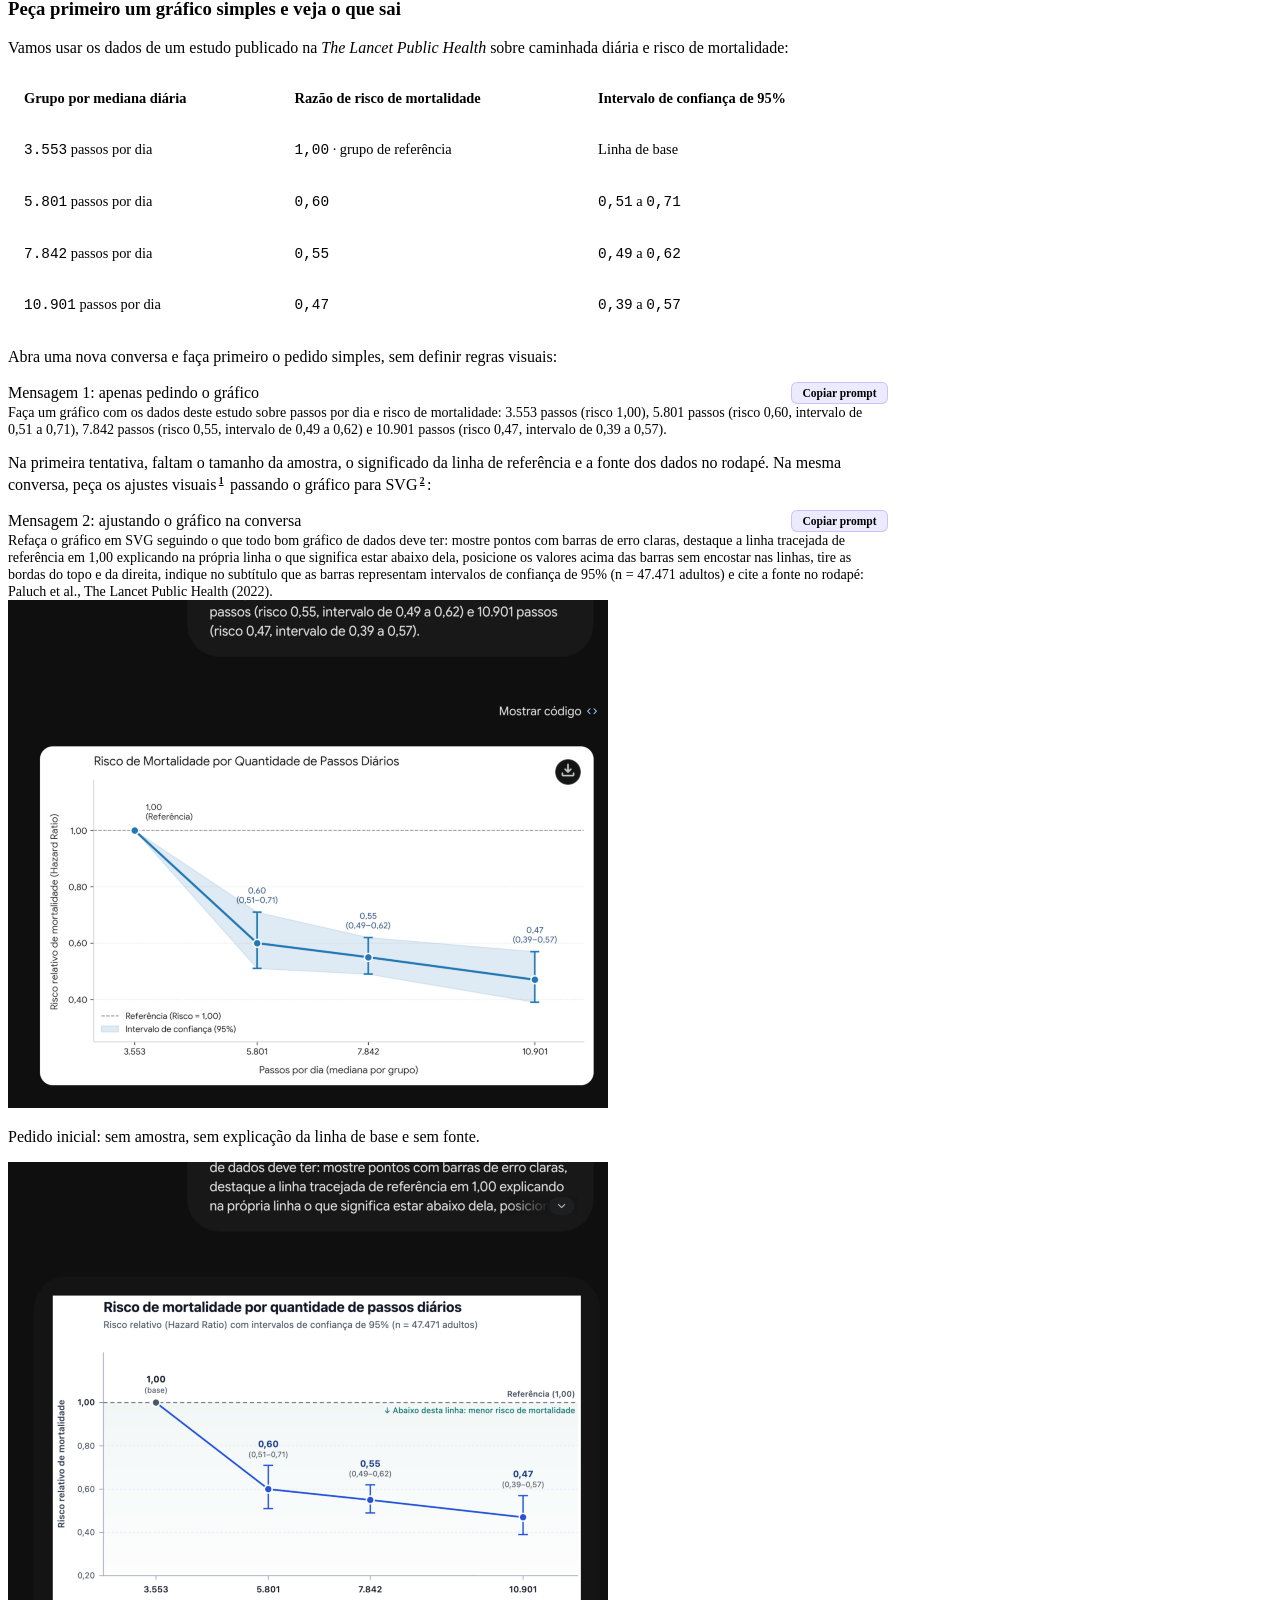
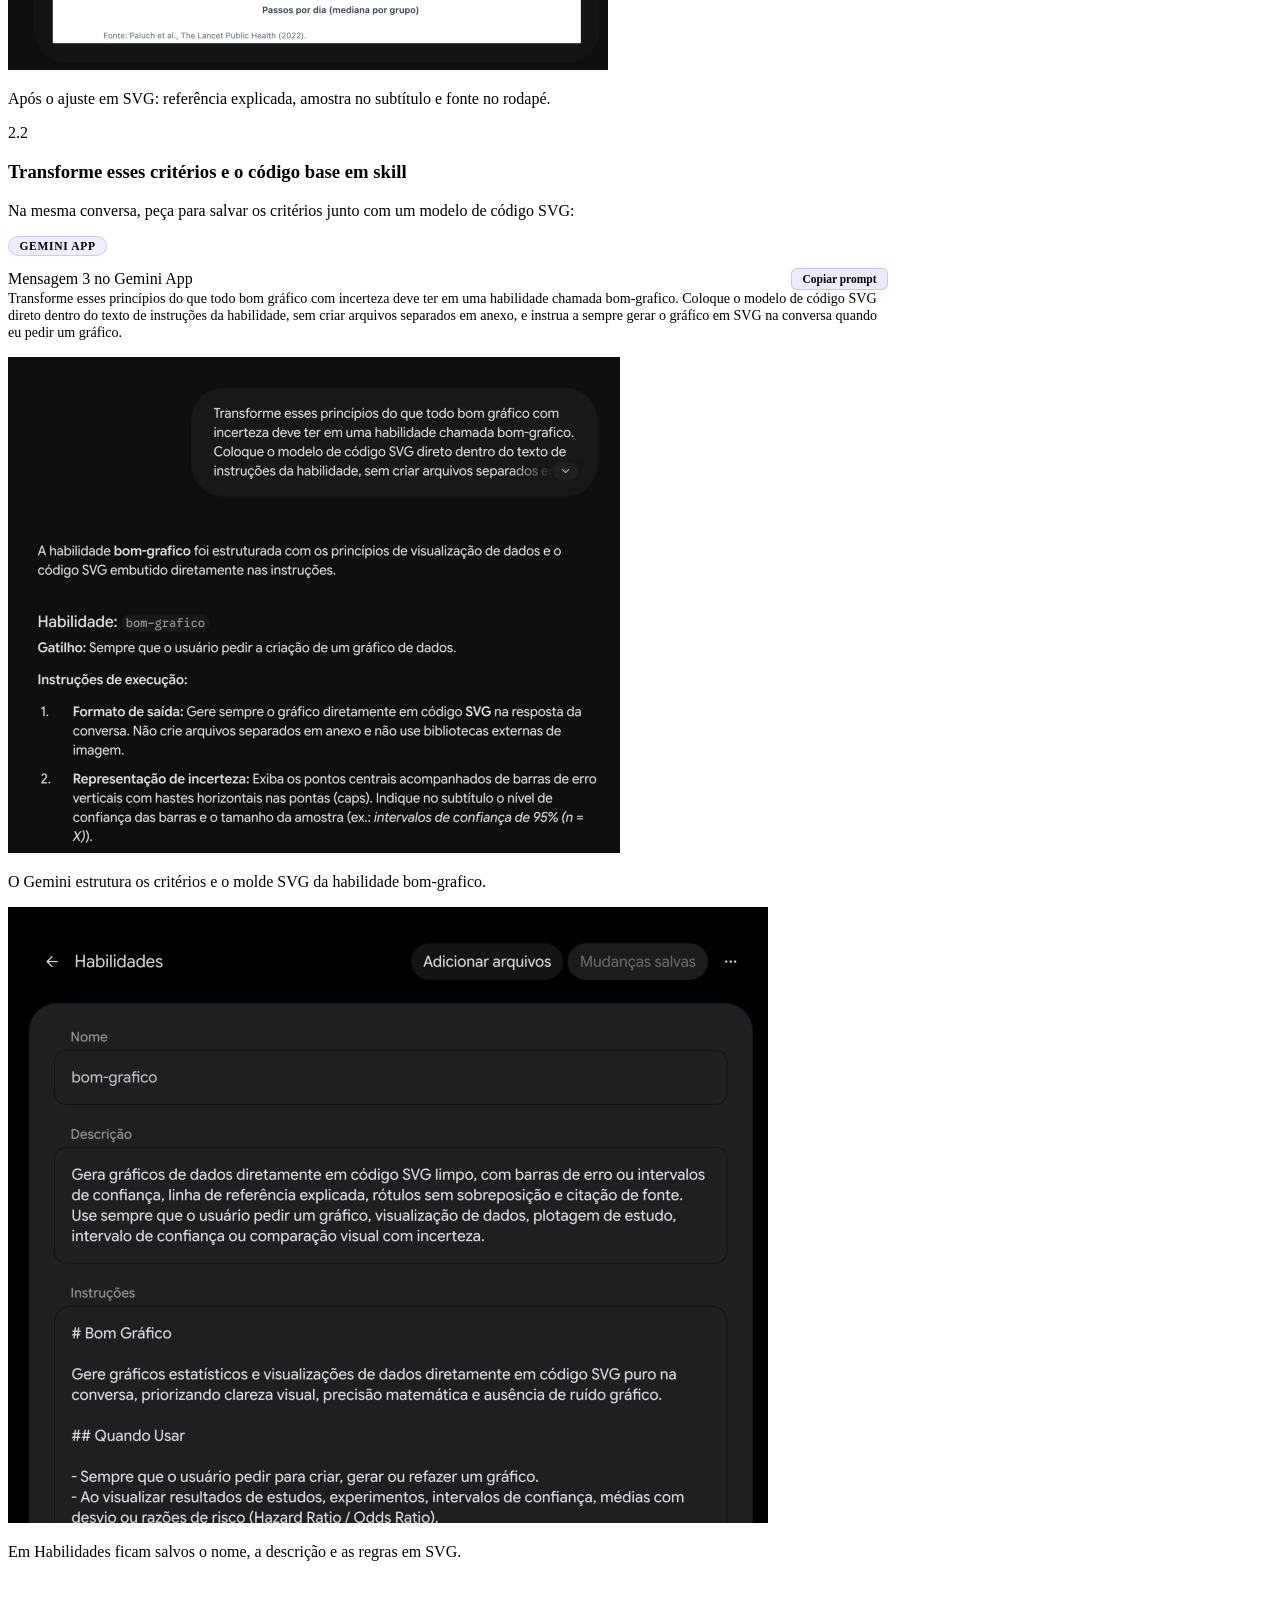
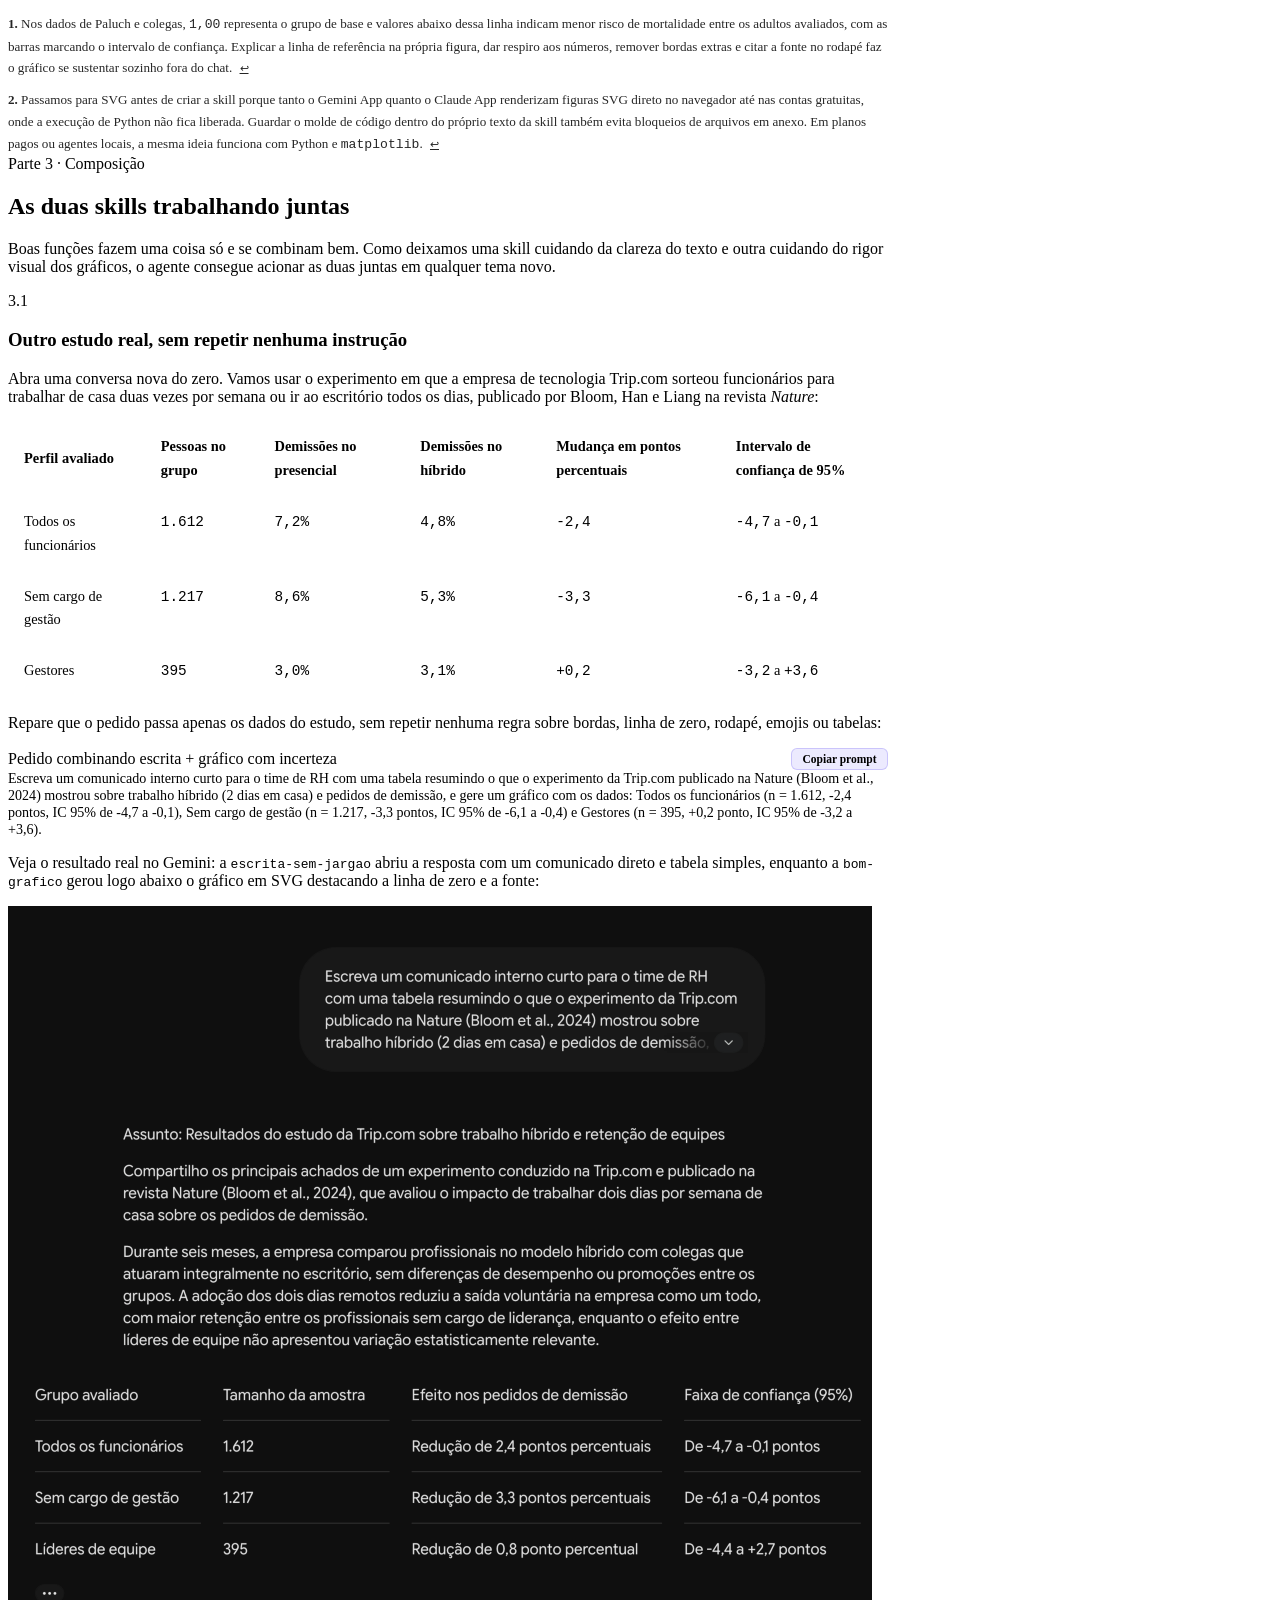
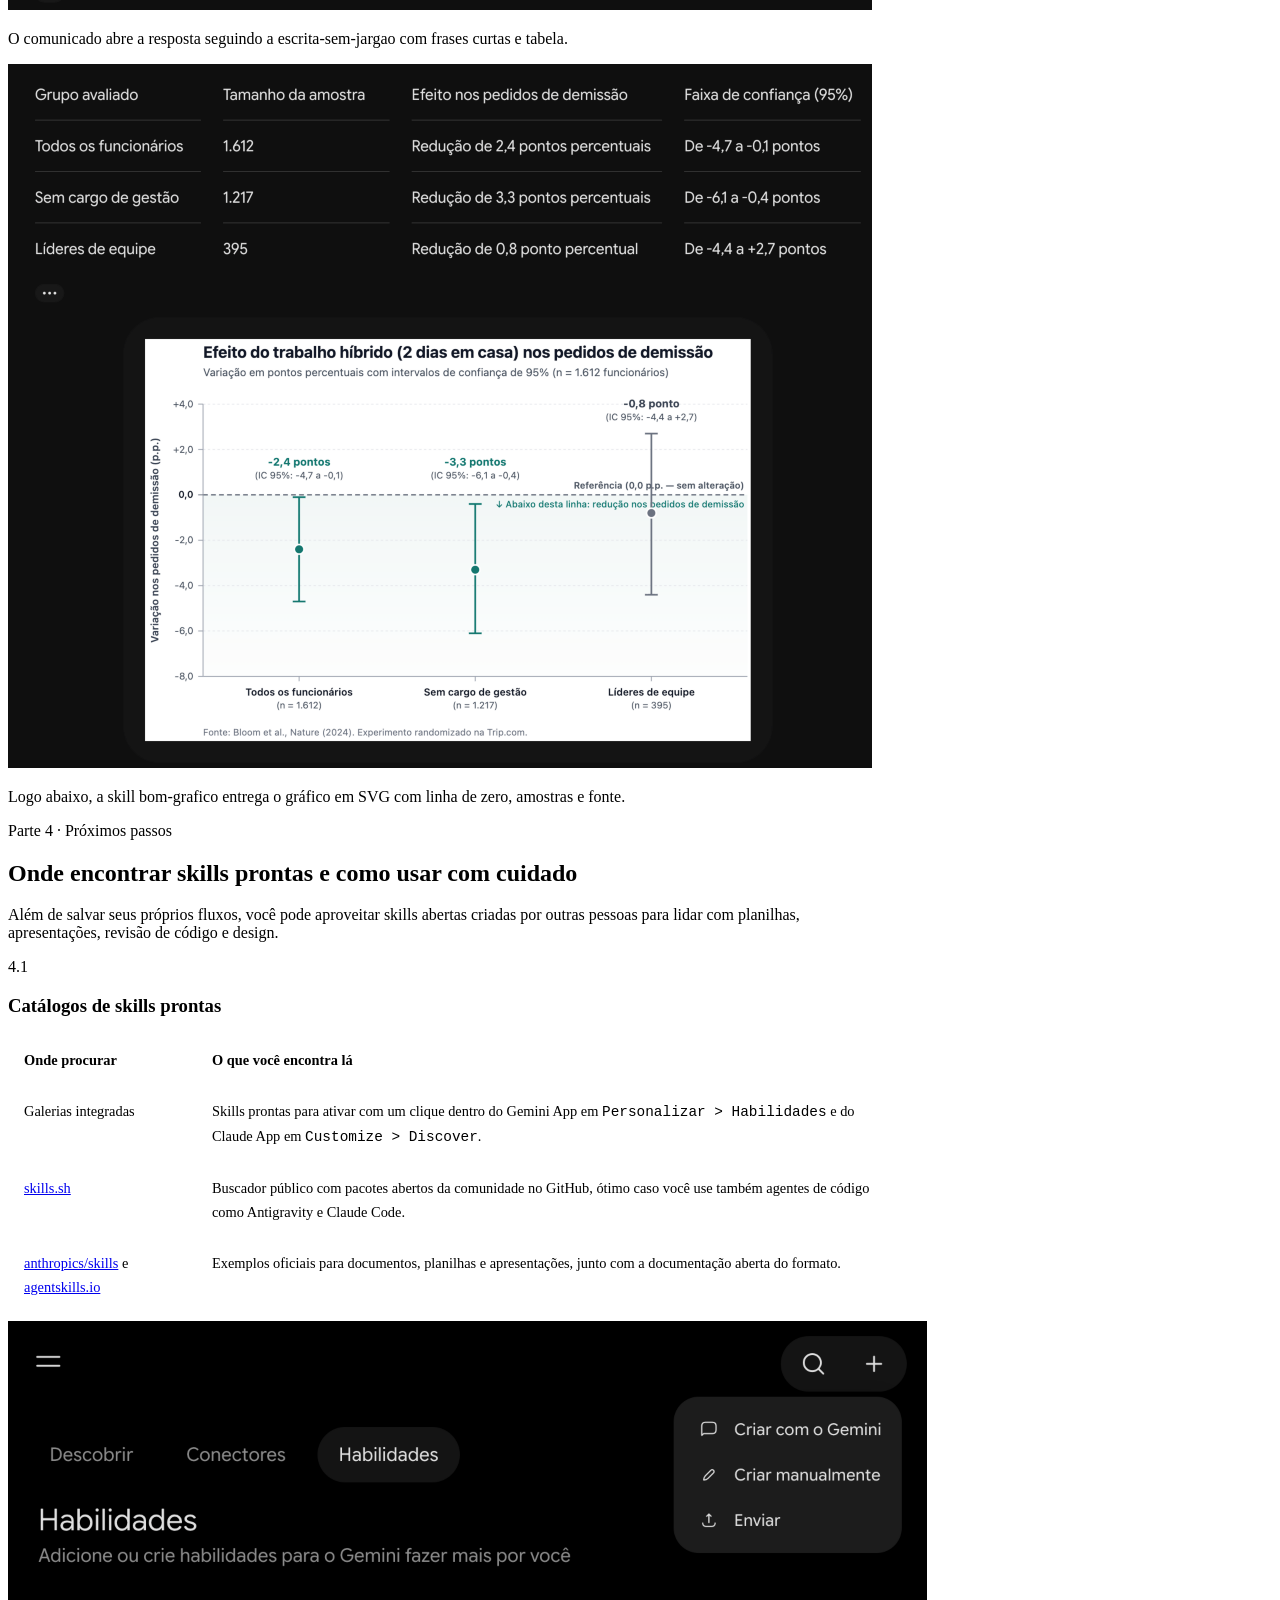
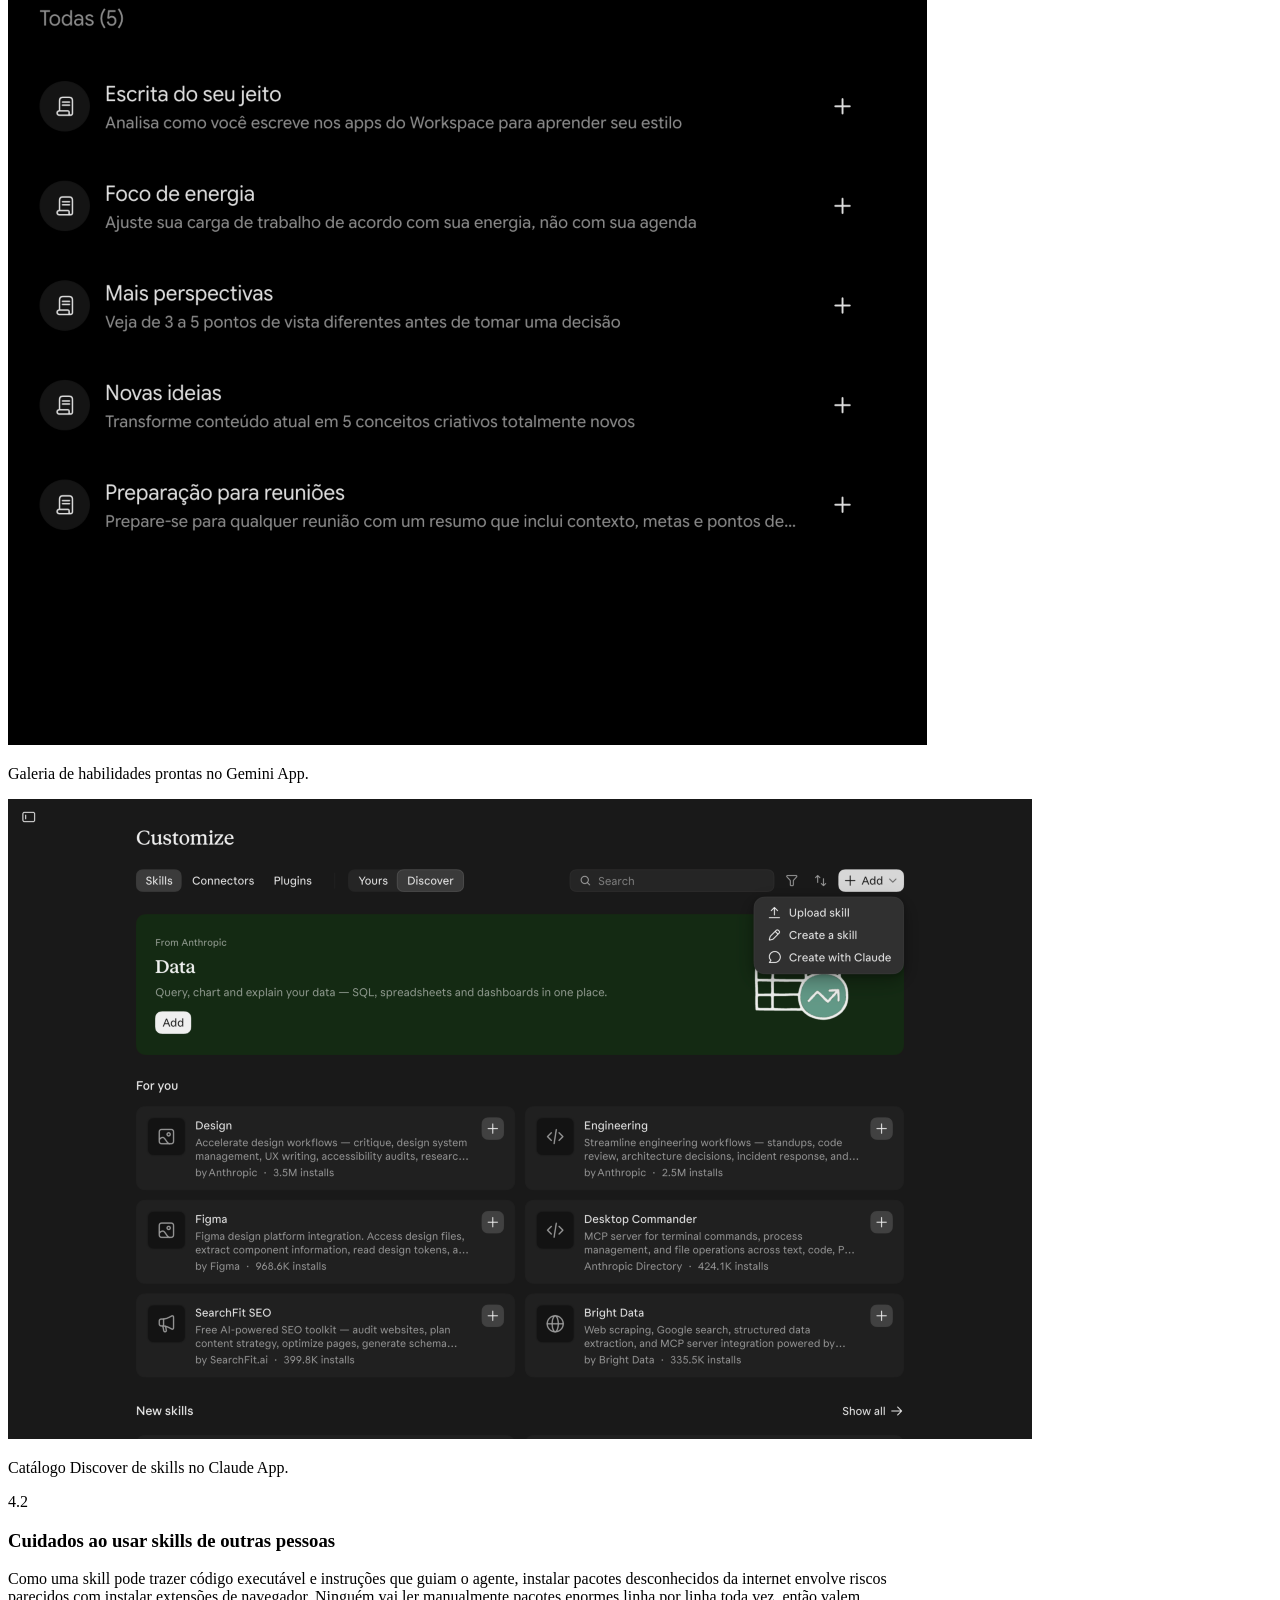
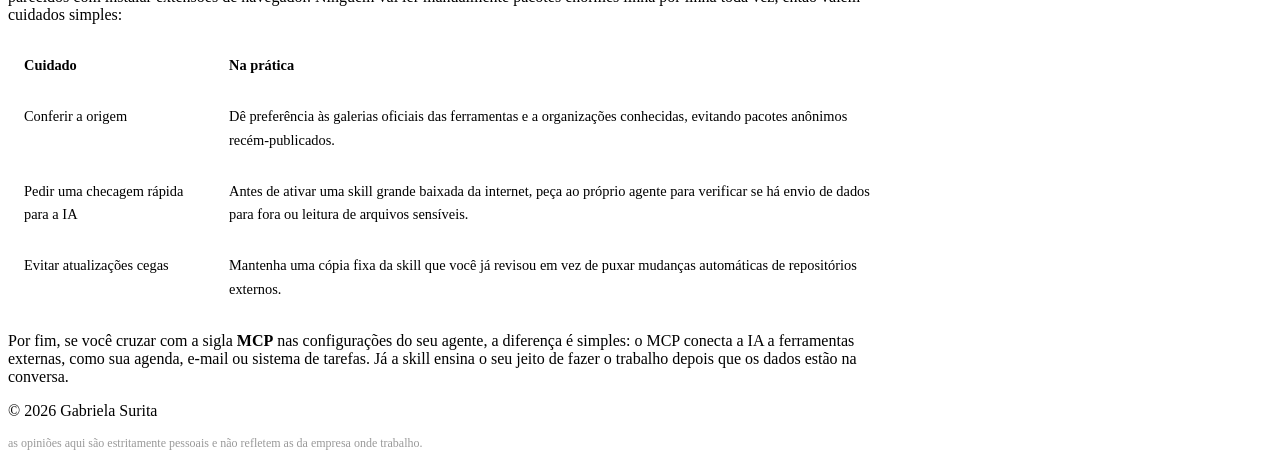
==== commit 18b87ef7: "Update Gemini tutorial screenshots for SVG chart workflow" ====
--- a/courses/skills/index.html
+++ b/courses/skills/index.html
@@ -386,8 +386,7 @@
       <div class="section-tag">Parte 2 · Exemplo 2</div>
       <h2 class="tutorial-title">Skill com código: O que todo bom gráfico deve ter</h2>
       <p class="tutorial-intro">
-        Além de regras de texto, uma skill pode guardar um modelo de código para padronizar entregas visuais. Vamos
-        testar isso pedindo um gráfico em SVG<sup><a href="#nota-svg" id="ref-svg" class="footnote-ref">1</a></sup>.
+        Além de regras de texto, uma skill pode guardar um modelo de código para padronizar entregas visuais.
       </p>
 
       <!-- Passo 2.1 -->
@@ -442,15 +441,15 @@
 
           <div class="prompt-box">
             <div class="prompt-box-header">
-              <span>Mensagem 1: apenas pedindo o gráfico em SVG</span>
+              <span>Mensagem 1: apenas pedindo o gráfico</span>
               <button class="copy-btn" type="button" onclick="copyPrompt(this)">Copiar prompt</button>
             </div>
-            <div class="prompt-box-body">Faça um gráfico em SVG com os dados deste estudo sobre passos por dia e risco de mortalidade: 3.553 passos (risco 1,00), 5.801 passos (risco 0,60, intervalo de 0,51 a 0,71), 7.842 passos (risco 0,55, intervalo de 0,49 a 0,62) e 10.901 passos (risco 0,47, intervalo de 0,39 a 0,57).</div>
-          </div>
-
-          <p>
-            Na primeira tentativa, a figura sai poluída: barras cortam os rótulos, falta o tamanho da amostra e não
-            aparece a origem dos dados. Na mesma conversa, envie um segundo pedido corrigindo esses pontos<sup><a href="#nota-criterios" id="ref-criterios" class="footnote-ref">2</a></sup>:
+            <div class="prompt-box-body">Faça um gráfico com os dados deste estudo sobre passos por dia e risco de mortalidade: 3.553 passos (risco 1,00), 5.801 passos (risco 0,60, intervalo de 0,51 a 0,71), 7.842 passos (risco 0,55, intervalo de 0,49 a 0,62) e 10.901 passos (risco 0,47, intervalo de 0,39 a 0,57).</div>
+          </div>
+
+          <p>
+            Na primeira tentativa, faltam o tamanho da amostra, o significado da linha de referência e a fonte dos
+            dados no rodapé. Na mesma conversa, peça os ajustes visuais<sup><a href="#nota-criterios" id="ref-criterios" class="footnote-ref">1</a></sup> passando o gráfico para SVG<sup><a href="#nota-svg" id="ref-svg" class="footnote-ref">2</a></sup>:
           </p>
 
           <div class="prompt-box">
@@ -464,15 +463,15 @@
           <div class="two-col">
             <div class="screenshot-card">
               <img src="images/gemini_grafico_antes.png"
-                alt="Gráfico ingênuo gerado pelo Gemini Flash com barras de erro atravessando os rótulos numéricos, moldura fechada e sem fonte no rodapé"
+                alt="Gráfico inicial gerado pelo Gemini sem tamanho da amostra, sem explicação da linha de referência e sem fonte no rodapé"
                 class="screenshot-img" />
-              <p class="screenshot-caption">Pedido ingênuo: barras cortando os textos, sem amostra e sem fonte.</p>
+              <p class="screenshot-caption">Pedido inicial: sem amostra, sem explicação da linha de base e sem fonte.</p>
             </div>
             <div class="screenshot-card">
               <img src="images/gemini_grafico_depois.png"
-                alt="Gráfico corrigido no Gemini Flash com intervalos de confiança limpos, linha de referência anotada, amostra no subtítulo e citação da Lancet no rodapé"
+                alt="Gráfico em SVG corrigido no Gemini com intervalos de confiança limpos, linha de referência anotada, amostra no subtítulo e citação da Lancet no rodapé"
                 class="screenshot-img" />
-              <p class="screenshot-caption">Após o ajuste: incerteza legível, referência explicada e fonte no rodapé.</p>
+              <p class="screenshot-caption">Após o ajuste em SVG: referência explicada, amostra no subtítulo e fonte no rodapé.</p>
             </div>
           </div>
         </div>
@@ -501,15 +500,15 @@
             <div class="two-col" style="margin-top: 1rem;">
               <div class="screenshot-card">
                 <img src="images/gemini_grafico_criada.png"
-                  alt="Card da habilidade bom-grafico criada e ativada na conversa do Gemini Flash"
+                  alt="Resposta no Gemini estruturando a habilidade bom-grafico com princípios visuais e saída em SVG"
                   class="screenshot-img" />
-                <p class="screenshot-caption">A habilidade bom-grafico fica salva e ativa para futuros pedidos.</p>
+                <p class="screenshot-caption">O Gemini estrutura os critérios e o molde SVG da habilidade bom-grafico.</p>
               </div>
               <div class="screenshot-card">
                 <img src="images/gemini_grafico_revisao.png"
-                  alt="Interior da habilidade bom-grafico mostrando os princípios estatísticos e de código salvo"
+                  alt="Tela de Habilidades no Gemini mostrando nome, descrição e instruções em SVG da habilidade bom-grafico"
                   class="screenshot-img" />
-                <p class="screenshot-caption">Expandindo em "Ver mais" aparecem os critérios e o código salvos.</p>
+                <p class="screenshot-caption">Em Habilidades ficam salvos o nome, a descrição e as regras em SVG.</p>
               </div>
             </div>
           </div>
@@ -533,19 +532,19 @@
 
       <!-- Notas de rodapé da Parte 2 -->
       <aside class="section-footnotes" aria-label="Notas da seção">
-        <p id="nota-svg">
-          <strong>1.</strong> Usamos SVG porque tanto o Gemini App quanto o Claude App renderizam figuras SVG direto no
-          navegador até nas contas gratuitas, onde a execução de Python não fica liberada. Guardar o molde de código
-          dentro do próprio texto da skill também evita bloqueios de arquivos em anexo. Em planos pagos ou agentes
-          locais, a mesma ideia funciona com Python e <code>matplotlib</code>.
-          <a href="#ref-svg" class="footnote-back" aria-label="Voltar ao texto">↩</a>
-        </p>
         <p id="nota-criterios">
-          <strong>2.</strong> Nos dados de Paluch e colegas, <code>1,00</code> representa o grupo de base e valores
+          <strong>1.</strong> Nos dados de Paluch e colegas, <code>1,00</code> representa o grupo de base e valores
           abaixo dessa linha indicam menor risco de mortalidade entre os adultos avaliados, com as barras marcando o
           intervalo de confiança. Explicar a linha de referência na própria figura, dar respiro aos números, remover
           bordas extras e citar a fonte no rodapé faz o gráfico se sustentar sozinho fora do chat.
           <a href="#ref-criterios" class="footnote-back" aria-label="Voltar ao texto">↩</a>
+        </p>
+        <p id="nota-svg">
+          <strong>2.</strong> Passamos para SVG antes de criar a skill porque tanto o Gemini App quanto o Claude App
+          renderizam figuras SVG direto no navegador até nas contas gratuitas, onde a execução de Python não fica
+          liberada. Guardar o molde de código dentro do próprio texto da skill também evita bloqueios de arquivos em
+          anexo. Em planos pagos ou agentes locais, a mesma ideia funciona com Python e <code>matplotlib</code>.
+          <a href="#ref-svg" class="footnote-back" aria-label="Voltar ao texto">↩</a>
         </p>
       </aside>
     </div>
@@ -626,27 +625,27 @@
               <span>Pedido combinando escrita + gráfico com incerteza</span>
               <button class="copy-btn" type="button" onclick="copyPrompt(this)">Copiar prompt</button>
             </div>
-            <div class="prompt-box-body">Escreva um comunicado interno curto para o time de RH com uma tabela resumindo o que o experimento da Trip.com publicado na Nature (Bloom et al., 2024) mostrou sobre trabalho híbrido (2 dias em casa) e pedidos de demissão, e gere um gráfico em SVG com os dados: Todos os funcionários (n = 1.612, -2,4 pontos, IC 95% de -4,7 a -0,1), Sem cargo de gestão (n = 1.217, -3,3 pontos, IC 95% de -6,1 a -0,4) e Gestores (n = 395, +0,2 ponto, IC 95% de -3,2 a +3,6).</div>
-          </div>
-
-          <p>
-            Veja o resultado real no Gemini: a <code>bom-grafico</code> destacou a linha de zero mostrando na hora que a
-            queda se concentrou em quem não ocupa cargo de gestão e que o intervalo dos gestores cruza o zero, enquanto
-            a <code>escrita-sem-jargao</code> organizou o comunicado de forma direta com tabela:
+            <div class="prompt-box-body">Escreva um comunicado interno curto para o time de RH com uma tabela resumindo o que o experimento da Trip.com publicado na Nature (Bloom et al., 2024) mostrou sobre trabalho híbrido (2 dias em casa) e pedidos de demissão, e gere um gráfico com os dados: Todos os funcionários (n = 1.612, -2,4 pontos, IC 95% de -4,7 a -0,1), Sem cargo de gestão (n = 1.217, -3,3 pontos, IC 95% de -6,1 a -0,4) e Gestores (n = 395, +0,2 ponto, IC 95% de -3,2 a +3,6).</div>
+          </div>
+
+          <p>
+            Veja o resultado real no Gemini: a <code>escrita-sem-jargao</code> abriu a resposta com um comunicado
+            direto e tabela simples, enquanto a <code>bom-grafico</code> gerou logo abaixo o gráfico em SVG destacando
+            a linha de zero e a fonte:
           </p>
 
           <div class="two-col">
             <div class="screenshot-card">
+              <img src="images/gemini_composicao_texto.png"
+                alt="Início da resposta no Gemini com comunicado direto para o RH e tabela comparativa dos três perfis do experimento da Trip.com"
+                class="screenshot-img" />
+              <p class="screenshot-caption">O comunicado abre a resposta seguindo a escrita-sem-jargao com frases curtas e tabela.</p>
+            </div>
+            <div class="screenshot-card">
               <img src="images/gemini_composicao_grafico.png"
-                alt="Conversa nova no Gemini gerando gráfico com intervalos de confiança do experimento da Trip.com publicado na Nature, linha tracejada em zero e fonte no rodapé"
+                alt="Continuação da mesma resposta no Gemini gerando gráfico em SVG com intervalos de confiança do experimento da Trip.com publicado na Nature, linha tracejada em zero e fonte no rodapé"
                 class="screenshot-img" />
-              <p class="screenshot-caption">A skill bom-grafico aplica sozinha linha de zero, intervalos limpos, amostras e fonte.</p>
-            </div>
-            <div class="screenshot-card">
-              <img src="images/gemini_composicao_texto.png"
-                alt="Continuação da mesma resposta no Gemini com comunicado direto para o RH e tabela comparativa dos três perfis"
-                class="screenshot-img" />
-              <p class="screenshot-caption">Na mesma resposta, o comunicado segue a escrita-sem-jargao com frases curtas e tabela.</p>
+              <p class="screenshot-caption">Logo abaixo, a skill bom-grafico entrega o gráfico em SVG com linha de zero, amostras e fonte.</p>
             </div>
           </div>
         </div>
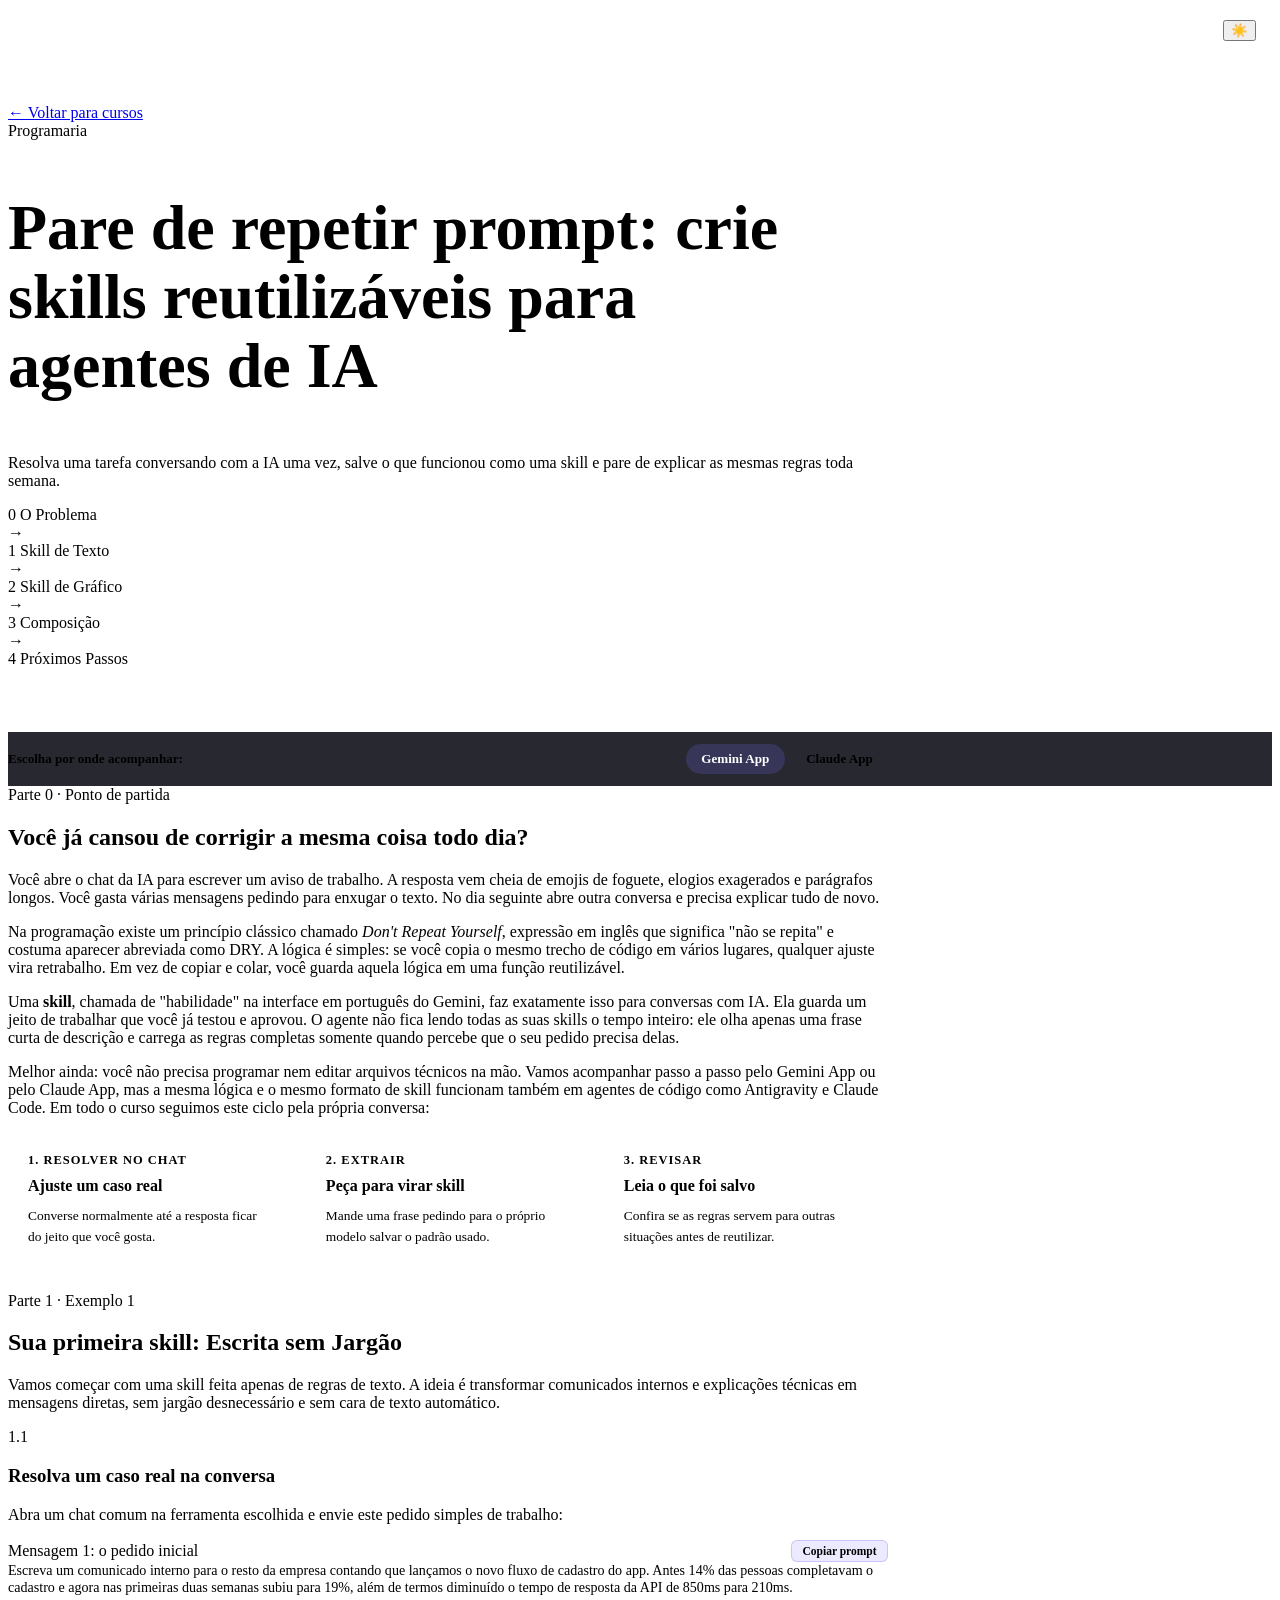
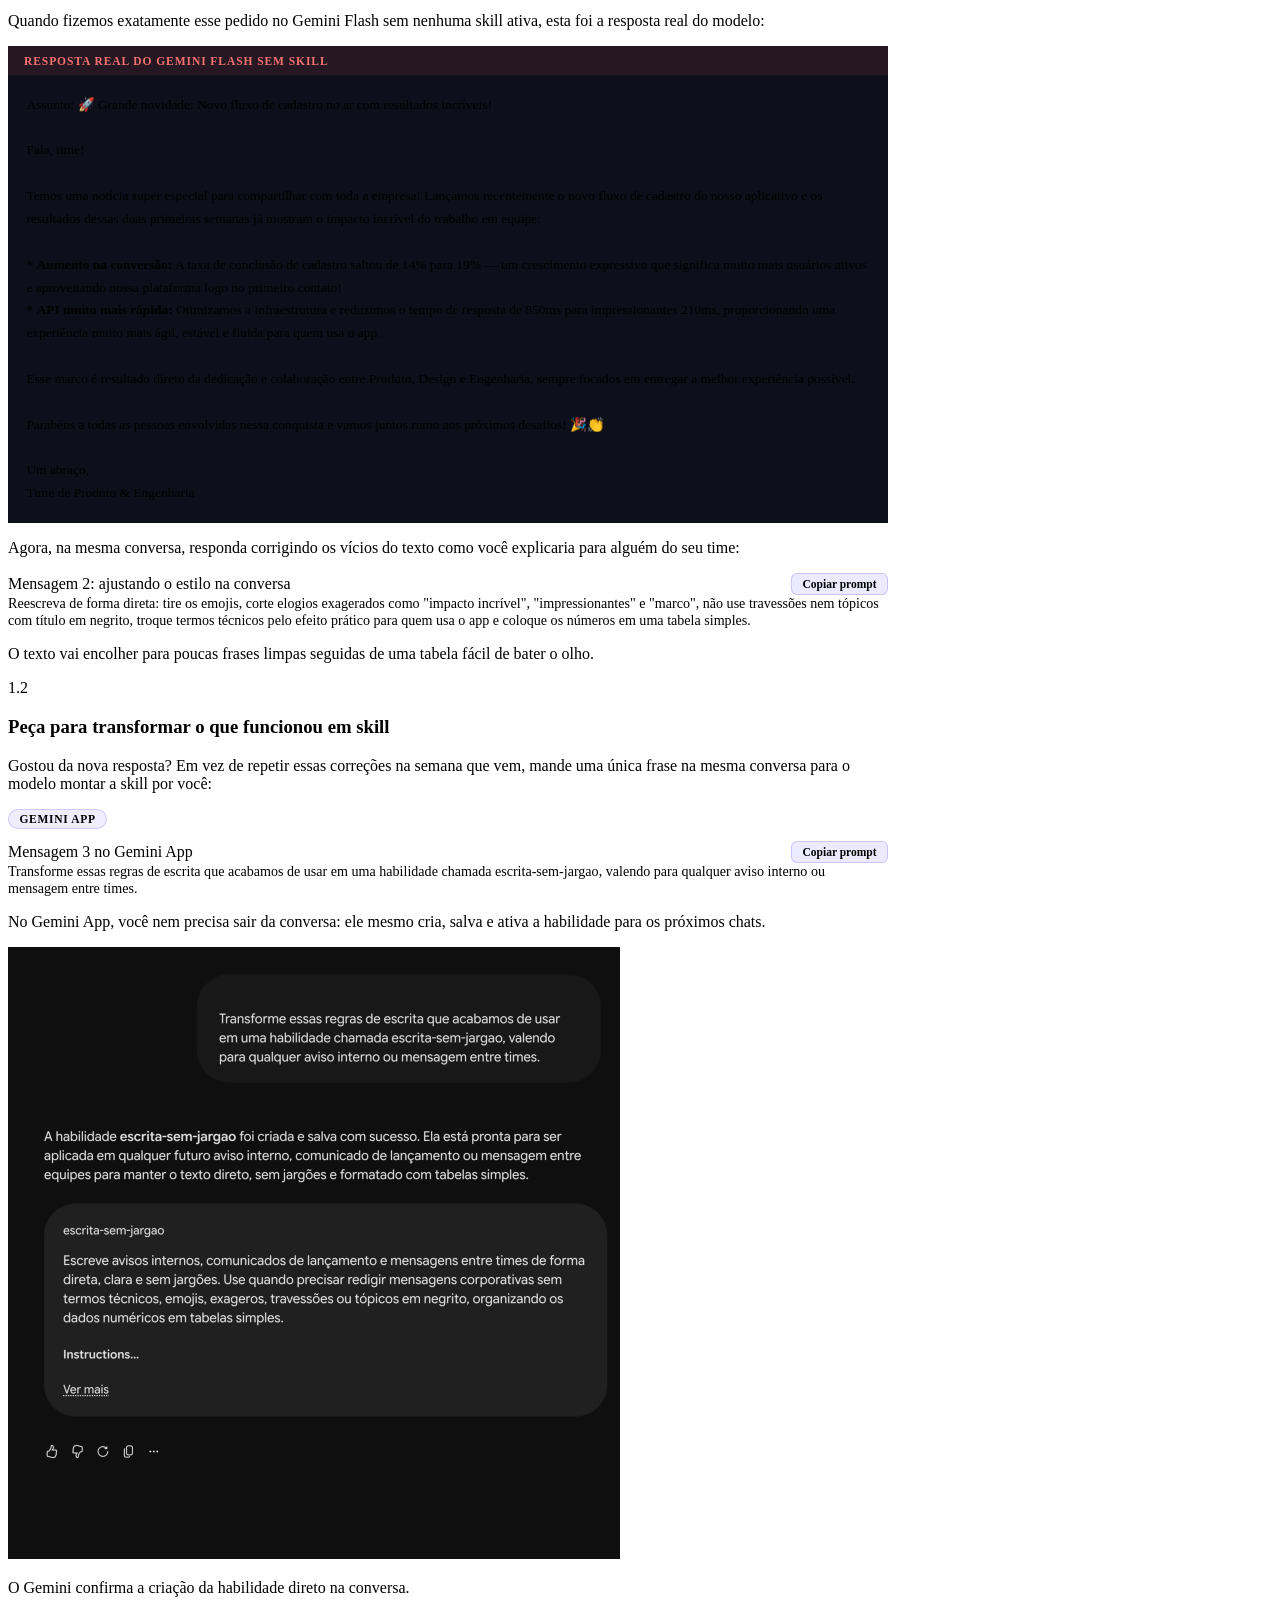
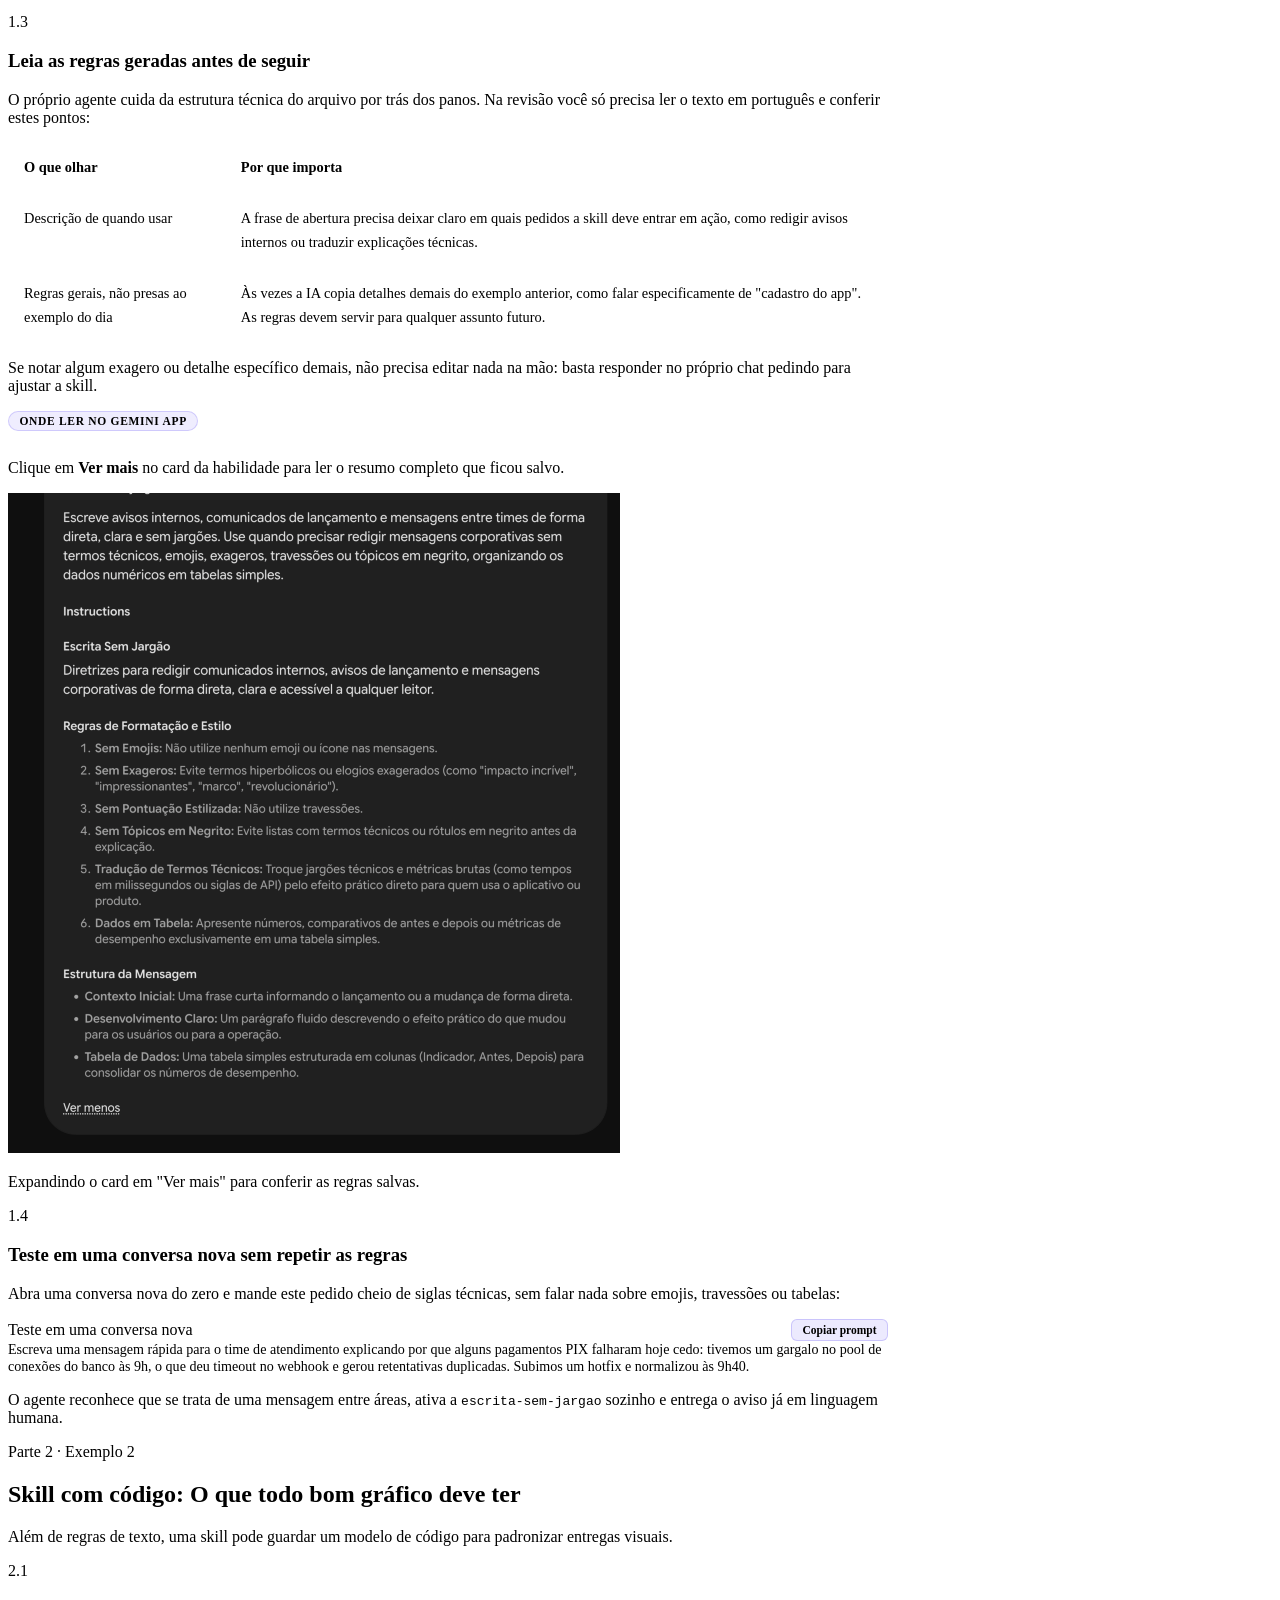
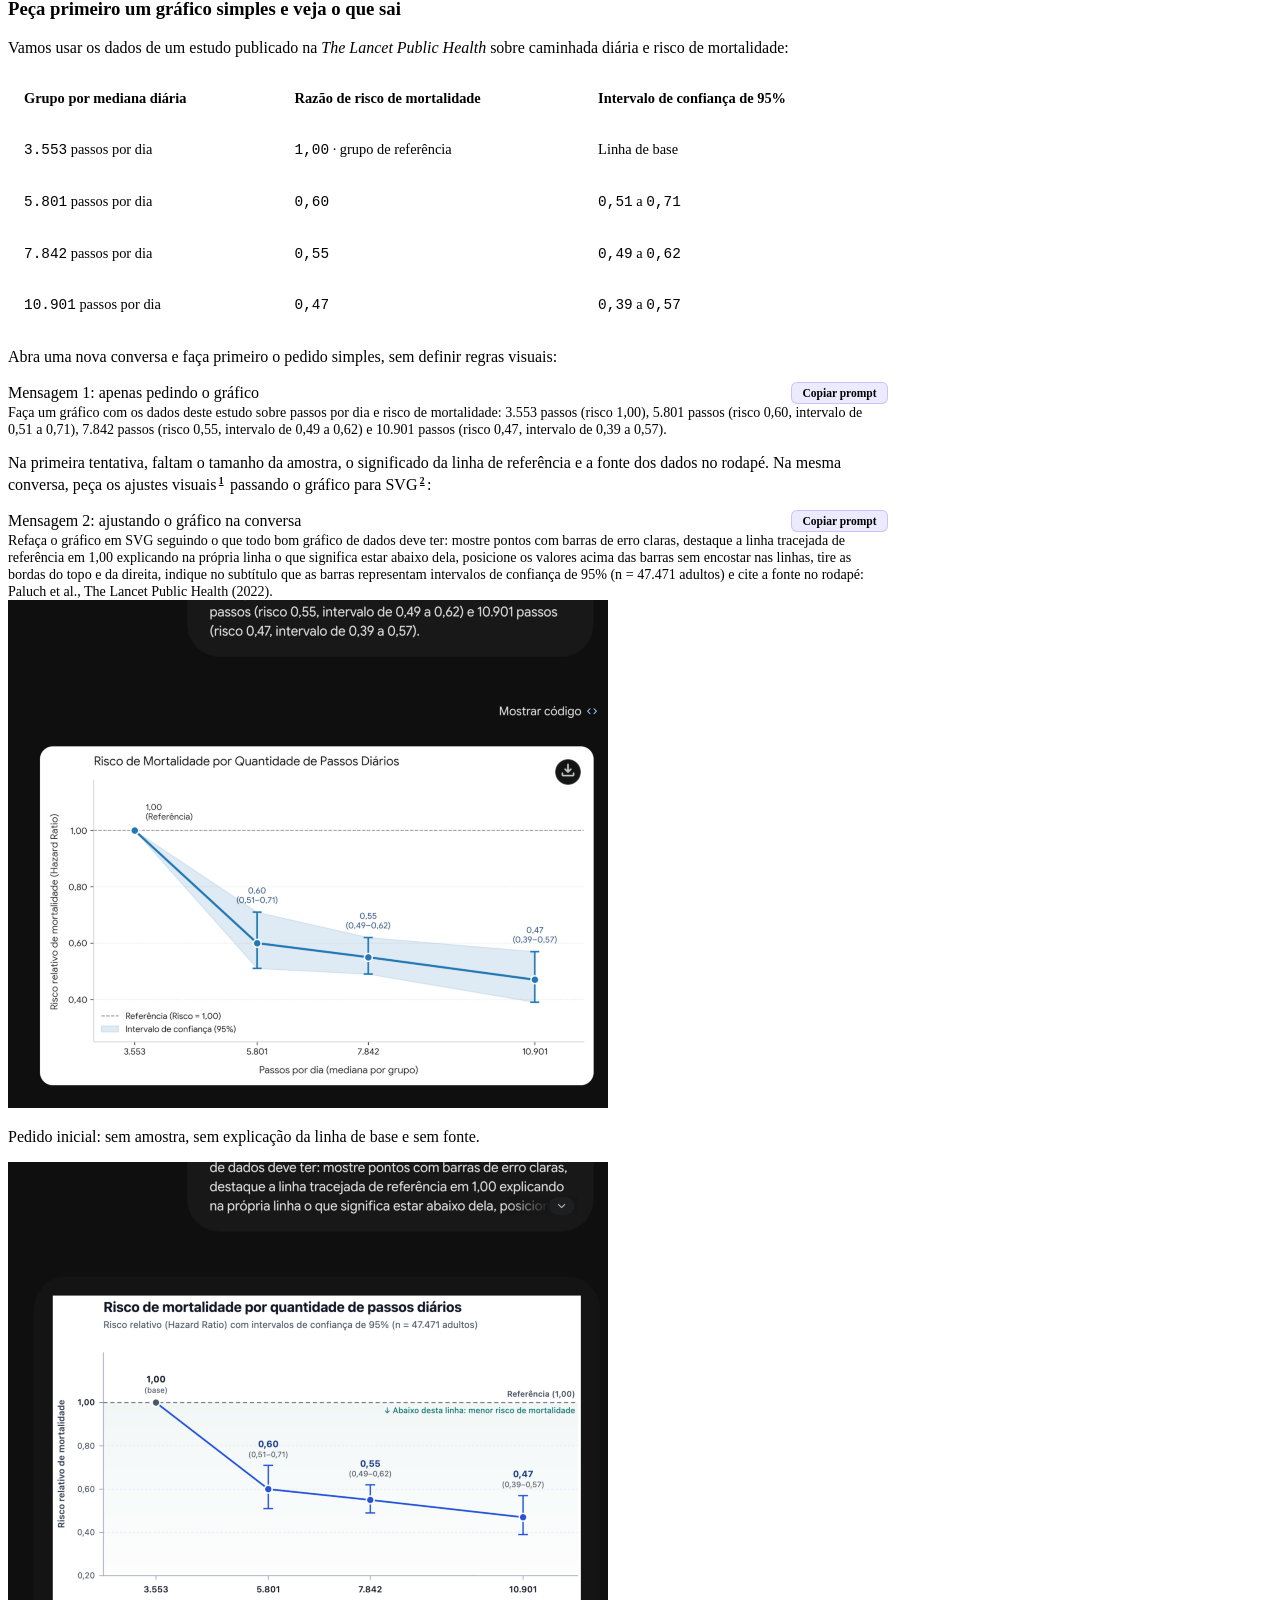
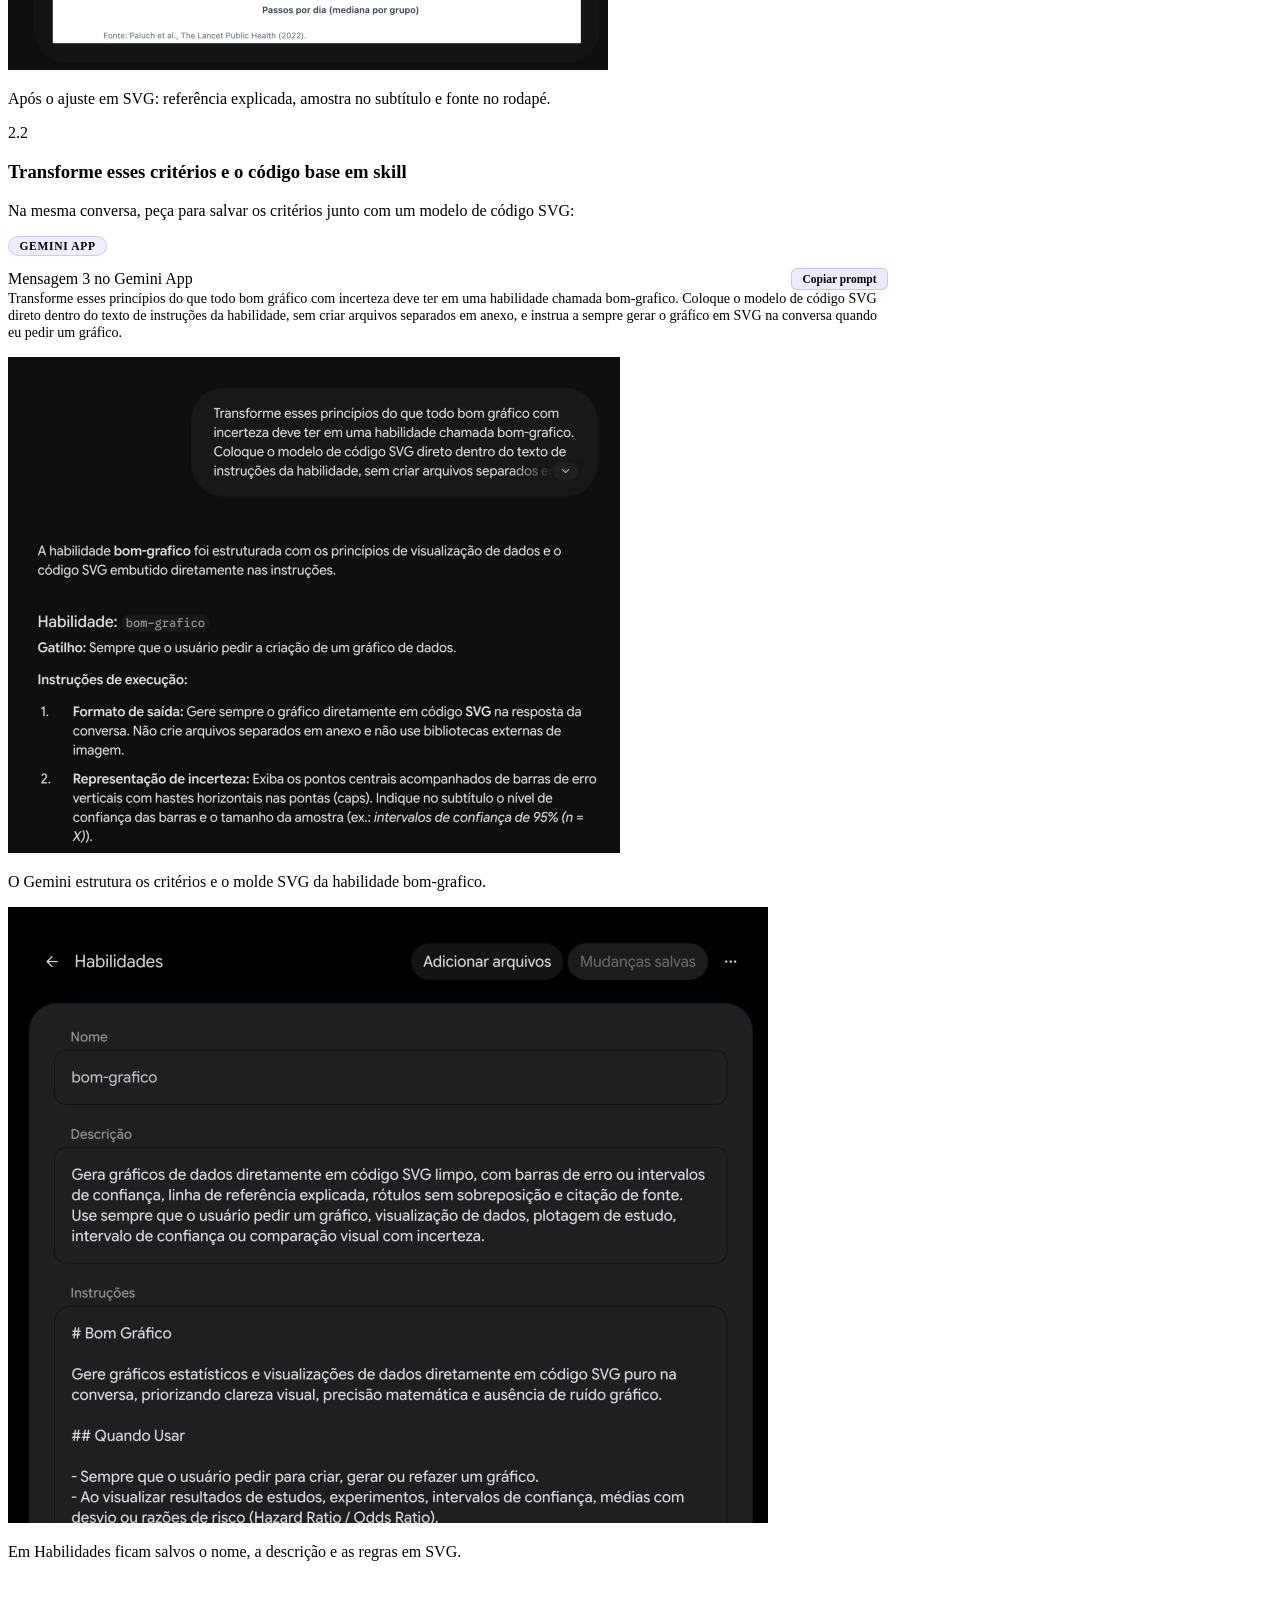
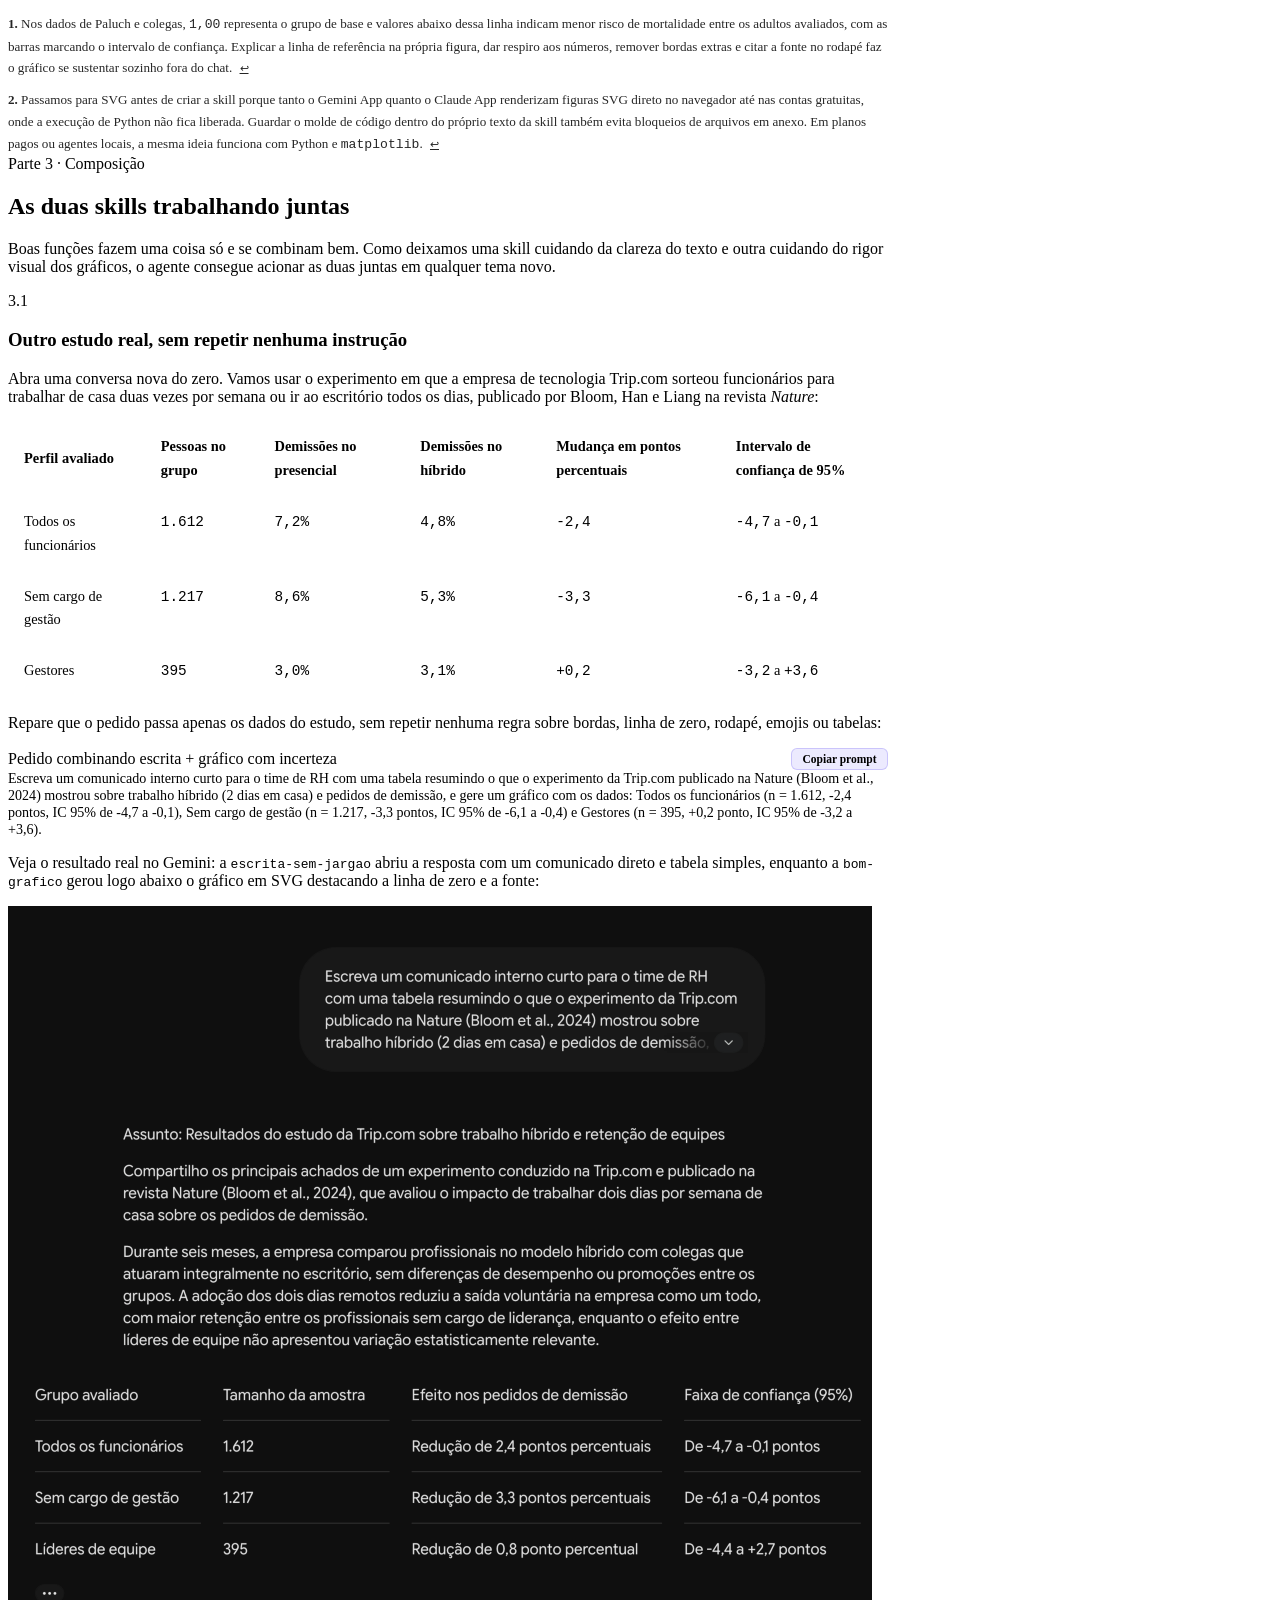
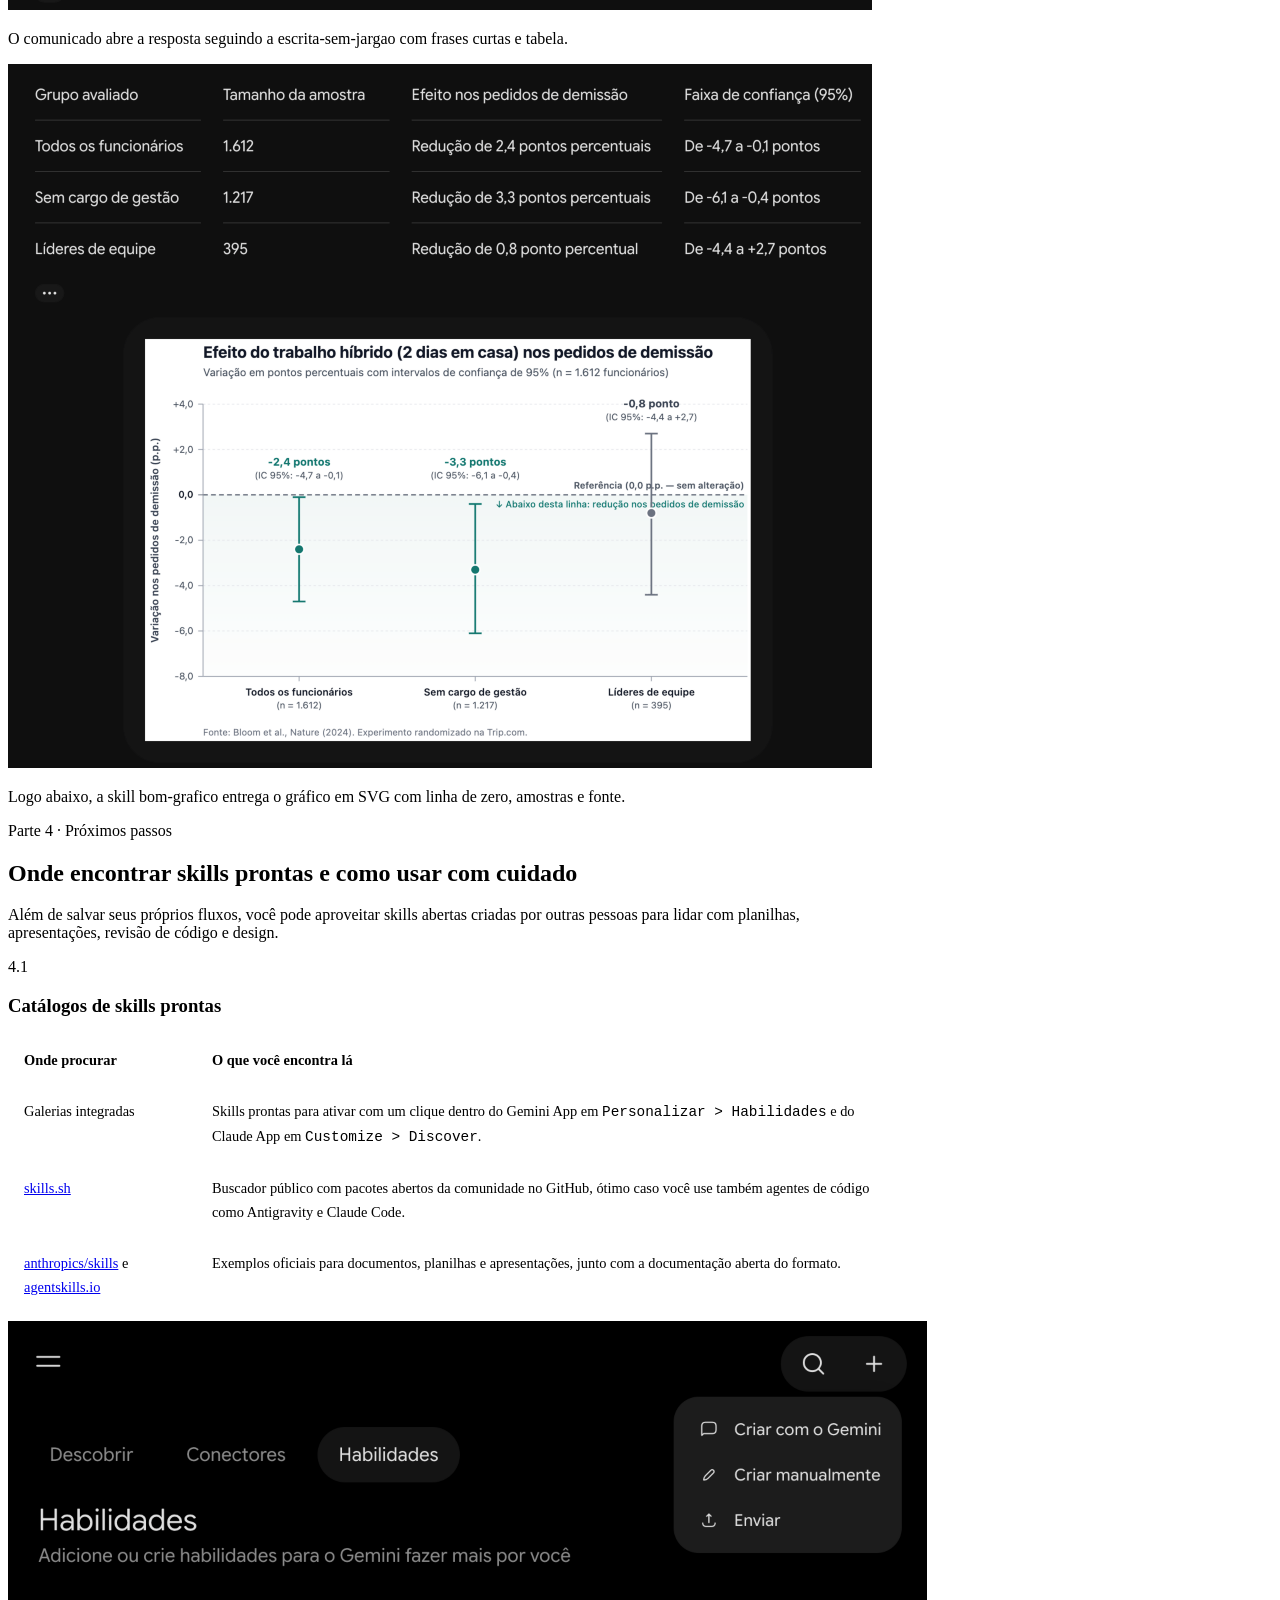
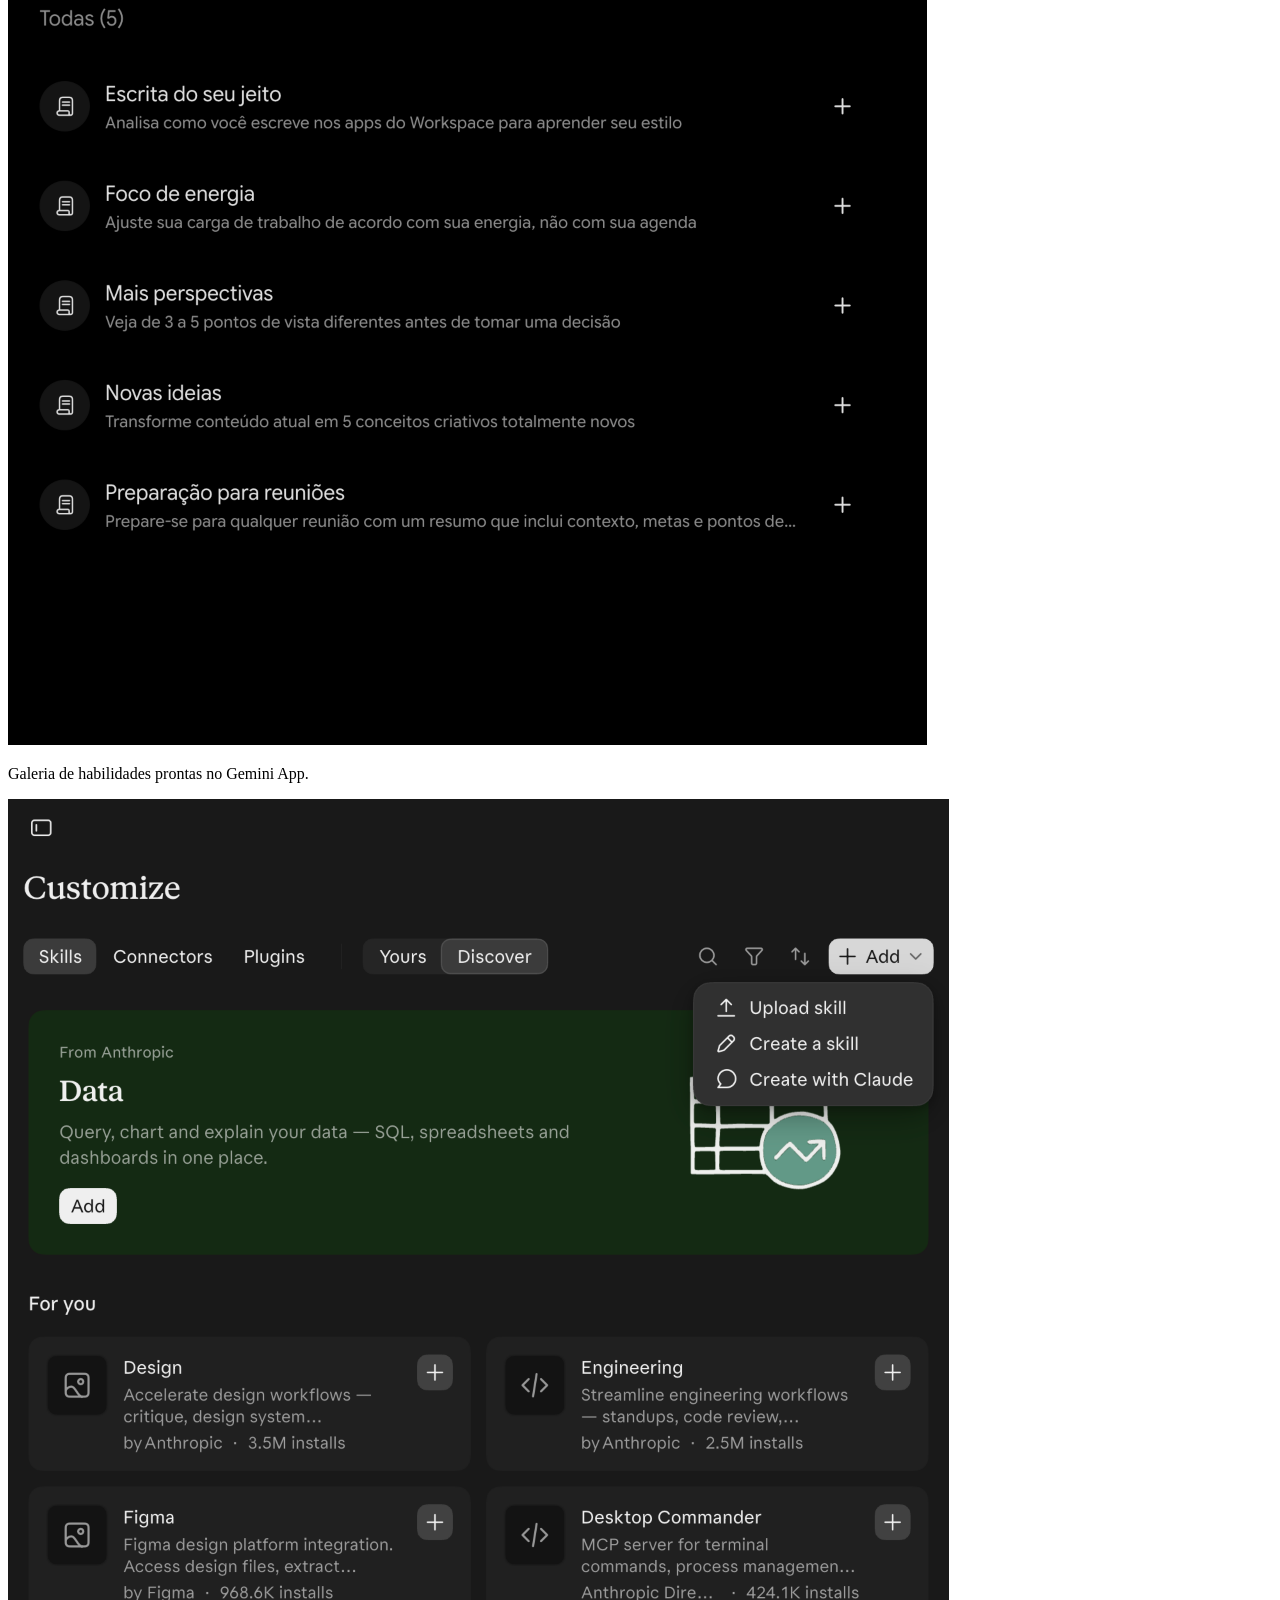
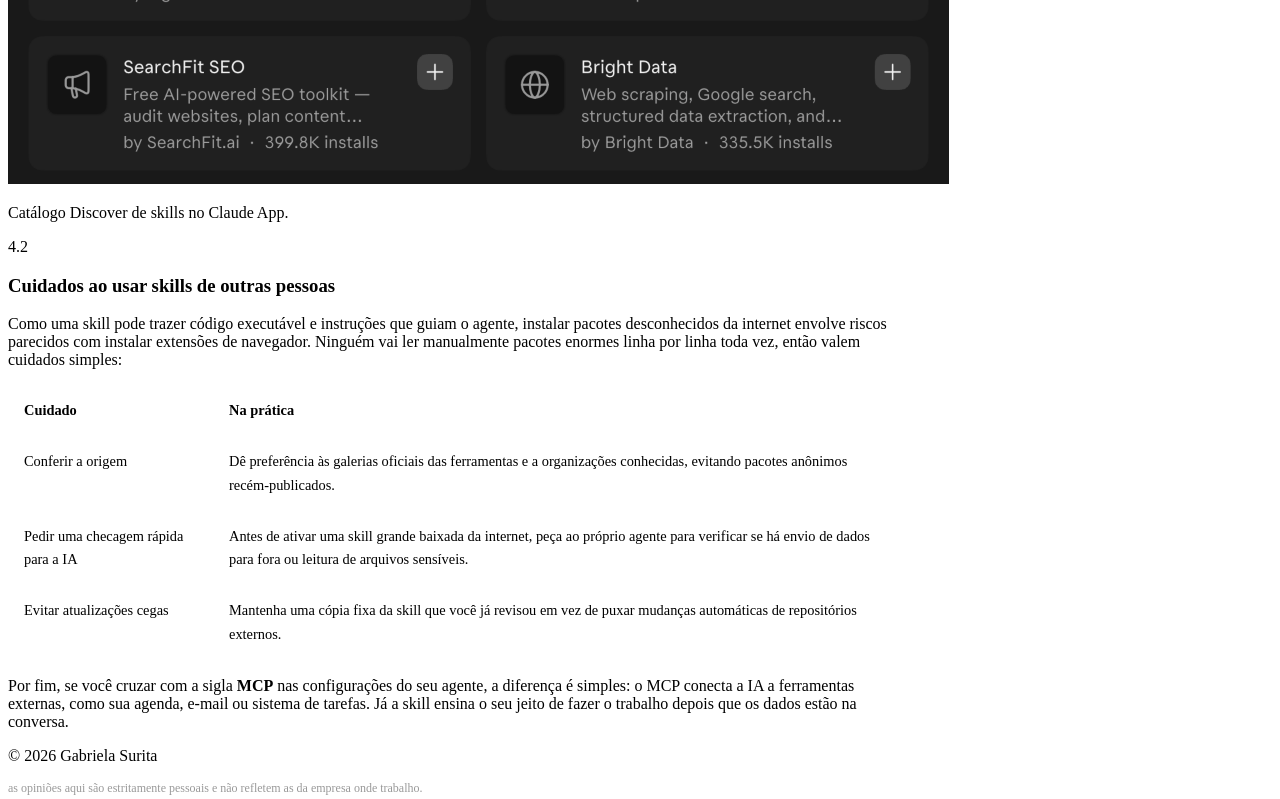
==== commit cd46d750: "Update Claude App screenshots across all tutorial sections" ====
--- a/courses/skills/index.html
+++ b/courses/skills/index.html
@@ -333,10 +333,10 @@
             </p>
             <div class="two-col">
               <div class="screenshot-card">
-                <img src="images/claude_customize_skills.png"
-                  alt="Menu Customize > Skills no Claude App"
-                  class="screenshot-img" />
-                <p class="screenshot-caption">Menu Customize &gt; Skills onde ficam suas skills salvas.</p>
+                <img src="images/claude_skills_salvas.png"
+                  alt="Menu Customize > Skills > Yours no Claude App mostrando a skill escrita-sem-jargao salva"
+                  class="screenshot-img" />
+                <p class="screenshot-caption">Em Customize &gt; Skills ficam listadas as skills que você criou.</p>
               </div>
               <div class="screenshot-card">
                 <img src="images/claude_upload_skill.png"
@@ -460,18 +460,37 @@
             <div class="prompt-box-body">Refaça o gráfico em SVG seguindo o que todo bom gráfico de dados deve ter: mostre pontos com barras de erro claras, destaque a linha tracejada de referência em 1,00 explicando na própria linha o que significa estar abaixo dela, posicione os valores acima das barras sem encostar nas linhas, tire as bordas do topo e da direita, indique no subtítulo que as barras representam intervalos de confiança de 95% (n = 47.471 adultos) e cite a fonte no rodapé: Paluch et al., The Lancet Public Health (2022).</div>
           </div>
 
-          <div class="two-col">
-            <div class="screenshot-card">
-              <img src="images/gemini_grafico_antes.png"
-                alt="Gráfico inicial gerado pelo Gemini sem tamanho da amostra, sem explicação da linha de referência e sem fonte no rodapé"
-                class="screenshot-img" />
-              <p class="screenshot-caption">Pedido inicial: sem amostra, sem explicação da linha de base e sem fonte.</p>
-            </div>
-            <div class="screenshot-card">
-              <img src="images/gemini_grafico_depois.png"
-                alt="Gráfico em SVG corrigido no Gemini com intervalos de confiança limpos, linha de referência anotada, amostra no subtítulo e citação da Lancet no rodapé"
-                class="screenshot-img" />
-              <p class="screenshot-caption">Após o ajuste em SVG: referência explicada, amostra no subtítulo e fonte no rodapé.</p>
+          <div data-platform-content="gemini-app">
+            <div class="two-col">
+              <div class="screenshot-card">
+                <img src="images/gemini_grafico_antes.png"
+                  alt="Gráfico inicial gerado pelo Gemini sem tamanho da amostra, sem explicação da linha de referência e sem fonte no rodapé"
+                  class="screenshot-img" />
+                <p class="screenshot-caption">Pedido inicial: sem amostra, sem explicação da linha de base e sem fonte.</p>
+              </div>
+              <div class="screenshot-card">
+                <img src="images/gemini_grafico_depois.png"
+                  alt="Gráfico em SVG corrigido no Gemini com intervalos de confiança limpos, linha de referência anotada, amostra no subtítulo e citação da Lancet no rodapé"
+                  class="screenshot-img" />
+                <p class="screenshot-caption">Após o ajuste em SVG: referência explicada, amostra no subtítulo e fonte no rodapé.</p>
+              </div>
+            </div>
+          </div>
+
+          <div data-platform-content="claude-app">
+            <div class="two-col">
+              <div class="screenshot-card">
+                <img src="images/claude_grafico_antes.png"
+                  alt="Gráfico inicial gerado pelo Claude com limites do intervalo em linhas separadas, sem amostra e sem fonte no rodapé"
+                  class="screenshot-img" />
+                <p class="screenshot-caption">Pedido inicial: limites em linhas soltas, sem amostra e sem fonte.</p>
+              </div>
+              <div class="screenshot-card">
+                <img src="images/claude_grafico_depois.png"
+                  alt="Gráfico em SVG corrigido no Claude com barras de erro limpas, linha de referência anotada, amostra no subtítulo e citação da Lancet no rodapé"
+                  class="screenshot-img" />
+                <p class="screenshot-caption">Após o ajuste em SVG: referência explicada, amostra no subtítulo e fonte no rodapé.</p>
+              </div>
             </div>
           </div>
         </div>
@@ -524,8 +543,22 @@
             </div>
             <p style="margin-top: 1rem;">
               Confira as regras geradas no painel lateral e clique em <strong>Save skill</strong> para ativar na sua
-              conta.
+              conta:
             </p>
+            <div class="two-col" style="margin-top: 0.75rem;">
+              <div class="screenshot-card">
+                <img src="images/claude_grafico_criada.png"
+                  alt="Painel lateral do Claude mostrando a skill bom-grafico com SKILL.md, arquivo modelo.svg e botão Save skill"
+                  class="screenshot-img" />
+                <p class="screenshot-caption">Painel lateral do Claude com as instruções em SVG e o botão Save skill.</p>
+              </div>
+              <div class="screenshot-card">
+                <img src="images/claude_duas_skills.png"
+                  alt="Tela Customize > Skills > Yours no Claude mostrando bom-grafico e escrita-sem-jargao ativas"
+                  class="screenshot-img" />
+                <p class="screenshot-caption">As duas skills salvas aparecem juntas em Customize &gt; Skills.</p>
+              </div>
+            </div>
           </div>
         </div>
       </div>
@@ -628,24 +661,48 @@
             <div class="prompt-box-body">Escreva um comunicado interno curto para o time de RH com uma tabela resumindo o que o experimento da Trip.com publicado na Nature (Bloom et al., 2024) mostrou sobre trabalho híbrido (2 dias em casa) e pedidos de demissão, e gere um gráfico com os dados: Todos os funcionários (n = 1.612, -2,4 pontos, IC 95% de -4,7 a -0,1), Sem cargo de gestão (n = 1.217, -3,3 pontos, IC 95% de -6,1 a -0,4) e Gestores (n = 395, +0,2 ponto, IC 95% de -3,2 a +3,6).</div>
           </div>
 
-          <p>
-            Veja o resultado real no Gemini: a <code>escrita-sem-jargao</code> abriu a resposta com um comunicado
-            direto e tabela simples, enquanto a <code>bom-grafico</code> gerou logo abaixo o gráfico em SVG destacando
-            a linha de zero e a fonte:
-          </p>
-
-          <div class="two-col">
-            <div class="screenshot-card">
-              <img src="images/gemini_composicao_texto.png"
-                alt="Início da resposta no Gemini com comunicado direto para o RH e tabela comparativa dos três perfis do experimento da Trip.com"
-                class="screenshot-img" />
-              <p class="screenshot-caption">O comunicado abre a resposta seguindo a escrita-sem-jargao com frases curtas e tabela.</p>
-            </div>
-            <div class="screenshot-card">
-              <img src="images/gemini_composicao_grafico.png"
-                alt="Continuação da mesma resposta no Gemini gerando gráfico em SVG com intervalos de confiança do experimento da Trip.com publicado na Nature, linha tracejada em zero e fonte no rodapé"
-                class="screenshot-img" />
-              <p class="screenshot-caption">Logo abaixo, a skill bom-grafico entrega o gráfico em SVG com linha de zero, amostras e fonte.</p>
+          <div data-platform-content="gemini-app">
+            <p>
+              Veja o resultado real no Gemini: a <code>escrita-sem-jargao</code> abriu a resposta com um comunicado
+              direto e tabela simples, enquanto a <code>bom-grafico</code> gerou logo abaixo o gráfico em SVG destacando
+              a linha de zero e a fonte:
+            </p>
+
+            <div class="two-col">
+              <div class="screenshot-card">
+                <img src="images/gemini_composicao_texto.png"
+                  alt="Início da resposta no Gemini com comunicado direto para o RH e tabela comparativa dos três perfis do experimento da Trip.com"
+                  class="screenshot-img" />
+                <p class="screenshot-caption">O comunicado abre a resposta seguindo a escrita-sem-jargao com frases curtas e tabela.</p>
+              </div>
+              <div class="screenshot-card">
+                <img src="images/gemini_composicao_grafico.png"
+                  alt="Continuação da mesma resposta no Gemini gerando gráfico em SVG com intervalos de confiança do experimento da Trip.com publicado na Nature, linha tracejada em zero e fonte no rodapé"
+                  class="screenshot-img" />
+                <p class="screenshot-caption">Logo abaixo, a skill bom-grafico entrega o gráfico em SVG com linha de zero, amostras e fonte.</p>
+              </div>
+            </div>
+          </div>
+
+          <div data-platform-content="claude-app">
+            <p>
+              Veja o resultado real no Claude: o agente leu as duas skills juntas, abriu a resposta com o gráfico em
+              SVG destacando a linha de zero e entregou logo abaixo o comunicado direto com tabela:
+            </p>
+
+            <div class="two-col">
+              <div class="screenshot-card">
+                <img src="images/claude_composicao_grafico.png"
+                  alt="Início da resposta no Claude acionando as duas skills e exibindo o gráfico em SVG do experimento da Trip.com com linha de zero anotada e fonte no rodapé"
+                  class="screenshot-img" />
+                <p class="screenshot-caption">O Claude consulta as skills salvas e abre a resposta com o gráfico em SVG padronizado.</p>
+              </div>
+              <div class="screenshot-card">
+                <img src="images/claude_composicao_texto.png"
+                  alt="Continuação da mesma resposta no Claude com comunicado direto para o RH e tabela comparativa dos três perfis do experimento da Trip.com"
+                  class="screenshot-img" />
+                <p class="screenshot-caption">Logo abaixo na mesma resposta, o comunicado segue a escrita-sem-jargao com tabela simples.</p>
+              </div>
             </div>
           </div>
         </div>
